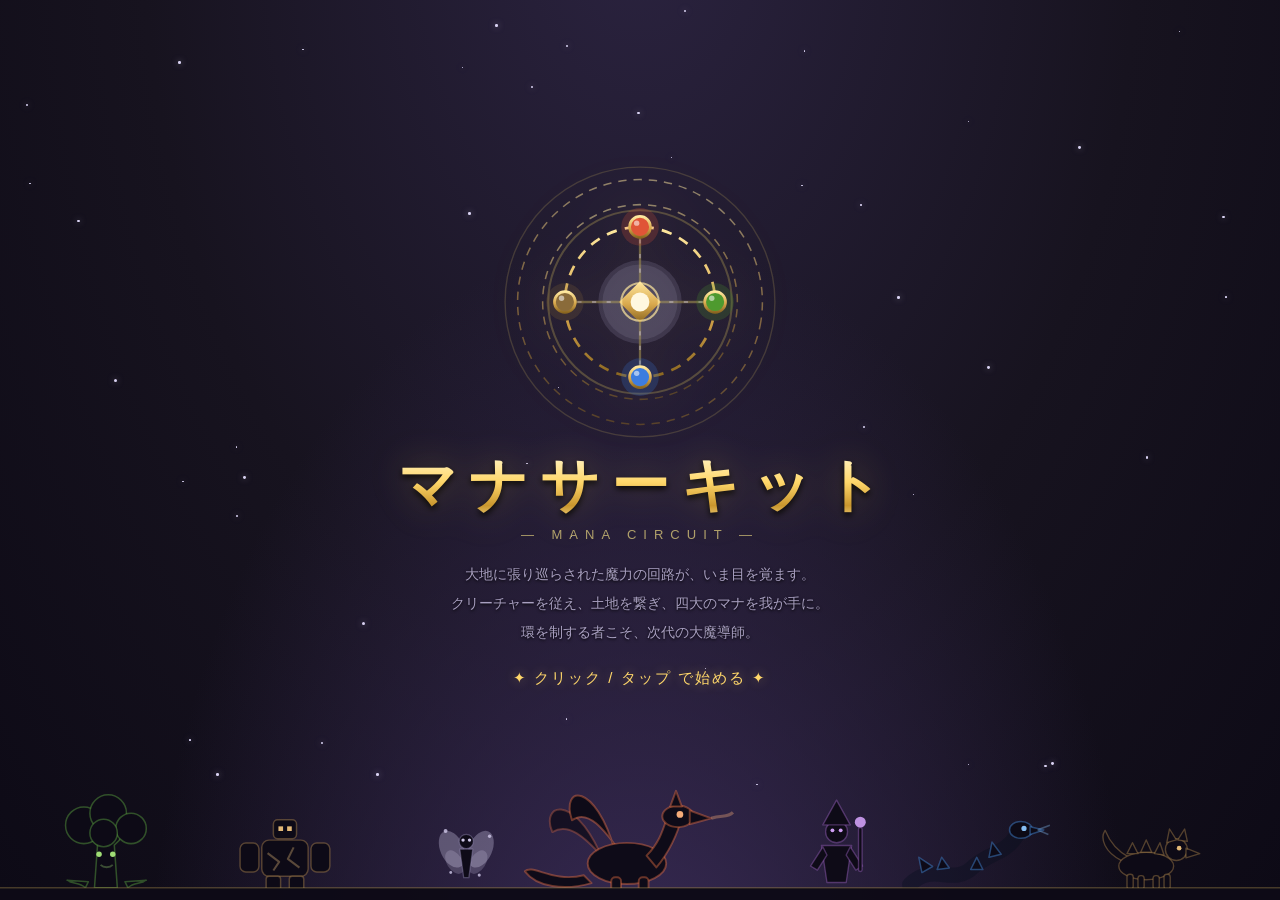
==== index.html @ 18f1fc25 "v28.3 BGMを場面ごとに切り替え（2曲→6曲） - boss: ボスステージ（S15五王の間・S16時流の玉座）専用の追い立てる曲。   判定は stages.js の boss:true フラ" ====
<!DOCTYPE html>
<html lang="ja">
<head>
<meta charset="UTF-8">
<meta name="viewport" content="width=device-width, initial-scale=1.0, viewport-fit=cover, user-scalable=no">
<title>マナサーキット — カード×ボード対戦</title>
<!-- ?v= はキャッシュ避け。スマホのブラウザは css/js を強く握り続けるため、
     更新したら必ずこの番号を上げること（上げないと端末に古い版が残り続ける） -->
<link rel="stylesheet" href="css/style.css?v=28.3">
</head>
<body>
<header>
  <h1>✦ マナサーキット ✦</h1>
  <!-- v28: ヘッダーは「常に横一行」に収める。ズーム枠はゲーム中だけ出し（タイトルでは無意味）、
       🗑捨札は下の #view-toggles（📜ログ・🗺マップと同列）へ移した -->
  <div class="header-right">
    <div id="zoom-ctrl" title="盤面を拡大／縮小（Ctrl+マウスホイール・2本指ピンチでも可）">
      <button id="zoom-out" class="btn small" title="盤面を縮小">－</button>
      <button id="zoom-label" class="btn small" title="等倍に戻す">100%</button>
      <button id="zoom-in" class="btn small" title="盤面を拡大">＋</button>
      <button id="zoom-fit" class="btn small" title="盤面全体が画面に収まる倍率に調整する">⛶<span class="lbl"> 全体</span></button>
    </div>
    <button id="surrender-btn" class="btn small danger hidden" title="自分の番でダイスを振る前にゲームを投了できます">🏳<span class="lbl"> 投了</span></button>
    <button id="mute-btn" class="btn small" title="効果音のオン/オフ">🔊</button>
    <button id="bgm-btn" class="btn small" title="BGMのオン/オフ（ファミコン風チップチューンを自動生成）">🎵</button>
    <button id="help-btn" class="btn small" title="遊び方">❓<span class="lbl"> 遊び方</span></button>
  </div>
</header>

<!-- 上部固定の情報エリア（v27）: 盤面に「重ねない」ためフロー配置にしてある。
     ・#pstrips  … プレイヤー3名分の圧縮情報窓（👥で表示/非表示・クリックで詳細）
     ・#hud-bar  … 対戦情報（ステージ/ラウンド/首位）＋メッセージ＋表示トグル -->
<div id="hud-top">
  <div id="pstrips">
    <div class="pstrip" id="panel-0"></div>
    <div class="pstrip" id="panel-1"></div>
    <!-- 3人目（⚔三つ巴のときだけ表示。それ以外は .unused で非表示） -->
    <div class="pstrip unused" id="panel-2"></div>
  </div>
  <div id="hud-bar">
    <div id="round-info"></div>
    <div id="message">ようこそ</div>
    <!-- v28: 🃏手札トグルは親指の届く操作ドック（ダイスの上）へ移動。
         代わりに🗑捨札をここへ入れ、「見るための窓」を1列にまとめた -->
    <div id="view-toggles">
      <button id="view-panels" class="vt" title="上部の情報窓（3名分）を表示／非表示">👥</button>
      <button id="view-log" class="vt" title="📜ログを表示／非表示">📜</button>
      <button id="view-map" class="vt" title="🗺 マップ確認モード（情報窓・ログ・手札を一時的に隠してマス目を優先表示）">🗺</button>
      <button id="discard-btn" class="vt" title="両者の捨てカードを確認する">🗑</button>
    </div>
  </div>
</div>

<main>
  <div id="board-wrap">
    <div id="board-inner">
      <svg id="board" viewBox="0 0 700 700" xmlns="http://www.w3.org/2000/svg"></svg>
    </div>
  </div>
  <!-- 📜ログ: 広い画面では盤面の右に並べて「盤面に重ねない」。狭い画面だけ左下のフローティングになる -->
  <div id="win-log" class="hud-win"><div id="log"></div><button class="win-close" title="一時的に隠す（👥📜のトグルで戻せます）">✕</button></div>
</main>

<!-- 下段: 手札 ＋ 操作ドック（ダイス）。ここもフロー配置＝盤面に重ならない -->
<div id="bottom-bar">
  <div id="win-hand" class="hud-win framed">
    <div class="win-head"><span id="hand-count"></span></div>
    <!-- 手札は矢印ボタンで1枚ずつ送れる（スマホでスワイプすると戻るジェスチャーと衝突するため） -->
    <div id="hand-row">
      <button id="hand-prev" class="hand-arrow hidden" title="手札を左へ送る">◀</button>
      <div id="hand"></div>
      <button id="hand-next" class="hand-arrow hidden" title="手札を右へ送る">▶</button>
    </div>
    <button class="win-close" title="一時的に隠す（🃏のトグルで戻せます）">✕</button>
  </div>
  <!-- 操作ドック（v27）: 盤面中央にあった 🎲 と操作ボタンをここへ集約。
       ダイスは「出目の表示」と「振るボタン」を同じ丸い場所に重ねてある -->
  <div id="ctrl-dock">
    <button id="action-btn" class="btn primary hidden"></button>
    <!-- v28: 🃏手札の開閉はダイスのすぐ上。手札を畳んで盤面を見る→すぐ戻す、が片手で完結する -->
    <button id="view-hand" class="vt dock-vt" title="🃏手札を大きく／小さく（折りたたみ）">🃏</button>
    <div id="dice-slot" title="直前の出目">
      <div id="dice">🎲</div>
      <button id="roll-btn" class="hidden" title="ダイスを振る（Space / Enter キーでも振れます）">
        <span class="rb-face">🎲</span><span class="rb-lbl">振る</span>
      </button>
    </div>
  </div>
</div>

<!-- ポップアップ通知（ui.js toast）: スペルの効果・機能停止など「影響のあった出来事」を
     画面上部に短く出してすぐ消す。📜ログを閉じて遊んでいても気づけるようにするため。
     pointer-events:none なので盤面やダイアログの操作を邪魔しない -->
<div id="toast-stack"></div>

<div id="overlay">
  <div id="dialog"></div>
</div>

<!-- バトルのカットイン演出（フルスクリーン・⏩でスキップ可）。中身は openBattleView が生成する -->
<div id="battle-cutin" class="hidden"></div>

<!-- ダイアログを一旦閉じて盤面/手札を確認しているときに表示する「選択に戻る」ボタン -->
<button id="peek-restore" class="hidden">▲ 選択ウインドウに戻る</button>

<script src="js/sfx.js?v=28.3"></script>
<script src="js/bgm.js?v=28.3"></script>
<script src="js/profile.js?v=28.3"></script>
<script src="js/cards.js?v=28.3"></script>
<script src="js/art.js?v=28.3"></script>
<script src="js/stages.js?v=28.3"></script>
<script src="js/chars.js?v=28.3"></script>
<script src="js/weekly.js?v=28.3"></script>
<script src="js/state.js?v=28.3"></script>
<script src="js/battle.js?v=28.3"></script>
<script src="js/ai.js?v=28.3"></script>
<script src="js/ui.js?v=28.3"></script>
<script src="js/collection.js?v=28.3"></script>
<script src="js/main.js?v=28.3"></script>
</body>
</html>
---- css/style.css ----
/* ============================================================
   マナサーキット — スタイル（ダークファンタジー基調）
   ============================================================ */
* { margin: 0; padding: 0; box-sizing: border-box; }

/* スマホ: ダブルタップ拡大を無効化（連打操作を速く）。パン・ピンチは要素側で制御 */
* { touch-action: manipulation; }
/* スマホ: ゲーム中のプルリフレッシュ（引っ張って更新）と端のバウンスを防止 */
html, body { overscroll-behavior: none; }

:root {
  --bg: #17131f;
  --bg2: #221c30;
  --panel: #2a2438;
  --border: #4a4260;
  --text: #e8e4f2;
  --dim: #a89fc0;
  --gold: #ffd76a;
  --p0: #4da3ff;
  --p1: #ff5b5b;
}

body {
  background: radial-gradient(ellipse at 50% 0%, #2b2340 0%, var(--bg) 60%);
  color: var(--text);
  font-family: "Yu Gothic UI", "Meiryo", sans-serif;
  /* v27: 画面ぴったりの高さに固定する。上部エリアと下段（手札＋ダイス）をフロー配置にしたので、
     高さが可変（min-height）だとページ全体が縦に伸びて下段が画面外へ出てしまう。
     余った分は盤面（main）が受け持ち、盤面だけが内側でスクロール／ズームする */
  height: 100vh;
  height: 100dvh; /* スマホのアドレスバー伸縮に追従（非対応ブラウザは上の100vhが有効） */
  overflow: hidden;
  display: flex;
  flex-direction: column;
  user-select: none;
  -webkit-tap-highlight-color: transparent; /* タップ時の灰色フラッシュを消す */
}

header {
  display: flex;
  align-items: center;
  justify-content: space-between;
  gap: 10px;
  padding: 8px 18px 5px;
  flex: none;
}
h1 {
  font-size: 21px;
  letter-spacing: 5px;
  white-space: nowrap;
  /* 金彩のグラデーション文字 */
  background: linear-gradient(180deg, #fff3c4 10%, #ffd76a 45%, #c9962e 75%, #ffe9a0);
  -webkit-background-clip: text;
  background-clip: text;
  color: transparent;
  filter: drop-shadow(0 0 10px #ffd76a44) drop-shadow(0 2px 2px #000);
}
/* v28: 折り返さない（nowrap）。狭い画面ではボタンが縮んで詰まるが、決して2段にはしない
   ＝ヘッダーが2段になると盤面の高さを50px前後も食ってしまうため */
.header-right { display: flex; align-items: center; gap: 8px; flex-wrap: nowrap; justify-content: flex-end; min-width: 0; }
.btn.small { padding: 4px 12px; font-size: 12.5px; border-radius: 8px; white-space: nowrap; }
/* ズーム枠はゲーム中だけ（タイトル画面には盤面が無いので出しても意味がない＝その分ヘッダーが空く） */
#zoom-ctrl { display: none; align-items: center; gap: 4px; }
body.in-game #zoom-ctrl { display: flex; }
#zoom-ctrl .btn.small { padding: 4px 10px; }
#zoom-label { min-width: 54px; text-align: center; color: var(--dim); }

/* ============================================================
   上部固定エリア（v27）— 情報窓3名分 ＋ 対戦情報 ＋ 表示トグル
   ------------------------------------------------------------
   v26までは4隅にフローティングの情報窓を置いていたため盤面が隠れていた。
   v27では上部エリア・下段（手札＋ダイス）をどちらも「フロー配置」にして、
   盤面（main）と物理的に重ならないようにしてある。
   ＝盤面の上に乗るのはダイアログ・通知・吹き出しだけ（いずれも一時的）。
   ============================================================ */
#hud-top {
  display: none; /* タイトル画面では出さない。ゲーム中だけ body.in-game で表示 */
  flex: none;
  flex-direction: column;
  gap: 4px;
  padding: 0 12px 4px;
}
body.in-game #hud-top { display: flex; }

/* 3名分の圧縮情報窓（横並び・等幅）。2人対戦では2列にして1枚あたりを広く使う */
#pstrips {
  display: grid;
  grid-template-columns: repeat(3, minmax(0, 1fr));
  gap: 8px;
  width: 100%;
  max-width: min(100%, 1160px);
  margin: 0 auto;
}
#pstrips.n2 { grid-template-columns: repeat(2, minmax(0, 1fr)); max-width: min(100%, 780px); }
#pstrips.hidden { display: none !important; }
.pstrip {
  position: relative;
  min-width: 0;
  background: rgba(42, 36, 56, 0.94);
  border: 1px solid var(--border);
  border-left: 3px solid var(--pc, var(--border));
  border-radius: 10px;
  padding: 5px 9px 6px;
  box-shadow: 0 4px 14px #0007;
  cursor: pointer;
  transition: border-color 0.3s, box-shadow 0.3s;
}
.pstrip:hover { border-color: var(--gold); }
.pstrip.unused { display: none !important; } /* この対戦では使わない3人目 */
.pstrip.active { border-color: var(--gold); box-shadow: 0 0 13px #ffd76a44; }   /* 手番 */
.pstrip.reached { border-color: var(--gold); box-shadow: 0 0 16px #ffd76a55; }  /* ⚑凱旋リーチ */
.pstrip.dead { opacity: 0.45; }
.ps-top { display: flex; align-items: center; gap: 5px; font-size: 13.5px; font-weight: bold; line-height: 1.2; }
.ps-name { min-width: 0; overflow: hidden; text-overflow: ellipsis; white-space: nowrap; }
.ps-magic { flex: none; color: var(--gold); font-size: 12px; white-space: nowrap; }
.ps-mid { display: flex; align-items: center; gap: 7px; margin: 2px 0 1px; }
.ps-assets { flex: none; font-size: 12px; line-height: 1.2; white-space: nowrap; }
.ps-assets b { color: var(--gold); }
.ps-bar { flex: 1; min-width: 24px; height: 5px; background: #17131f; border-radius: 3px; overflow: hidden; }
.ps-bar div { height: 100%; border-radius: 3px; transition: width 0.4s; }
.ps-meta { display: flex; align-items: center; gap: 8px; font-size: 10.5px; line-height: 1.3; color: var(--dim); white-space: nowrap; overflow: hidden; }
.ps-meta .ps-gap { margin-left: auto; }
.pstrip .p-rank { font-size: 11.5px; padding: 0 5px; }
.pstrip .p-face { margin-right: 0; vertical-align: -4px; }

/* 対戦情報（左）／メッセージ（中央）／表示トグル（右） */
#hud-bar { display: flex; align-items: center; gap: 10px; min-height: 26px; }
#round-info {
  flex: 0 1 auto;
  color: var(--dim);
  font-size: 12.5px;
  white-space: nowrap;
  overflow: hidden;
  text-overflow: ellipsis;
}
#message {
  flex: 1;
  min-width: 0;
  text-align: center;
  font-size: 14.5px;
  font-weight: bold;
  color: var(--gold);
  text-shadow: 0 2px 8px #000;
  white-space: nowrap;
  overflow: hidden;
  text-overflow: ellipsis;
}
/* 表示トグル（👥情報窓 / 📜ログ / 🃏手札 / 🗺マップ確認）。隠している間は暗くなる */
#view-toggles { display: none; flex: none; gap: 4px; }
body.in-game #view-toggles { display: flex; }
.vt {
  width: 34px;
  height: 28px;
  background: var(--panel);
  color: var(--text);
  border: 1px solid var(--border);
  border-radius: 8px;
  font-size: 14px;
  font-family: inherit;
  cursor: pointer;
  padding: 0;
  transition: all 0.15s;
}
.vt:hover { border-color: var(--gold); }
.vt.off { opacity: 0.38; }                                        /* 非表示中 */
.vt.on { border-color: var(--gold); box-shadow: 0 0 10px #ffd76a55; background: #4a3a12; } /* マップ確認モード中 */
/* v28: 操作ドックに置いた🃏手札トグル。ダイスと同じ幅で縦に積み、親指の定位置に収める */
.vt.dock-vt {
  width: 74px;
  height: 30px;
  font-size: 15px;
  background: rgba(42, 36, 56, 0.94);
  box-shadow: 0 4px 14px #0007;
}

main {
  flex: 1;
  display: flex;
  gap: 8px;
  padding: 2px 12px 4px;
  min-height: 0;
}

/* ---------- 盤面 ---------- */
#board-wrap {
  flex: 1;
  min-width: 0;
  display: flex;
  /* 拡大時にはみ出した盤面をスクロールで見られるようにする（safe=先頭が切れないよう配置） */
  justify-content: safe center;
  align-items: safe center;
  overflow: auto;
  padding: 4px;
  /* スマホ: 1本指スクロールは許可しつつ、2本指ピンチは自前のズーム処理（main.js）へ渡す */
  touch-action: pan-x pan-y;
}
/* SVGとHUDを同じ箱に入れ、HUDの%座標が盤面基準になるようにする */
#board-inner {
  position: relative;
  flex: none;
}
#board {
  display: block;
  /* 等倍（100%）＝盤面エリアの高さぴったり。--board-base は ui.js syncHudMetrics が実測して入れる
     （情報窓・手札の開閉で盤面エリアの高さが変わるため。未設定の環境でも 66vh で破綻しない）。
     --zoom（ズームボタン/Ctrl+ホイール/ピンチ）でここから拡大縮小する */
  height: calc(var(--board-base, 66vh) * var(--zoom, 1));
  aspect-ratio: 1;
}
.tile rect { transition: stroke 0.2s; }

/* ============================================================
   下段（v27）— 手札 ＋ 操作ドック（ダイス）
   v26までは 🎲 と操作ボタンが盤面中央（#center-hud）にあり、中央のマスを隠していた。
   v27では下段の右端＝親指の届く位置へ移し、盤面の上から完全に外した。
   ============================================================ */
#bottom-bar {
  display: none;
  flex: none;
  align-items: flex-end;
  justify-content: center;
  gap: 8px;
  padding: 0 10px calc(8px + env(safe-area-inset-bottom, 0px));
}
body.in-game #bottom-bar { display: flex; }

#ctrl-dock { flex: none; display: flex; flex-direction: column; align-items: center; gap: 6px; }
/* ダイスの丸い定位置。「直前の出目の表示」と「振るボタン」を同じ場所に重ねてある
   ＝重要なアイコンなので小さくせず、かつ盤面には重ならない */
#dice-slot {
  position: relative;
  width: 74px;
  height: 74px;
  border-radius: 50%;
  background: radial-gradient(circle at 35% 28%, #3a3153, #201a2e 72%);
  border: 2px solid var(--border);
  box-shadow: 0 6px 20px #000a, inset 0 0 16px #0009;
  display: flex;
  align-items: center;
  justify-content: center;
}
#dice {
  font-size: 34px;
  font-weight: bold;
  color: #fff;
  line-height: 1;
  text-shadow: 0 3px 10px #000;
  transition: transform 0.1s;
}
#dice.rolling { transform: scale(1.15) rotate(8deg); }
/* 振るボタン（ダイス待ちのときだけ出目表示の上に重なる。金の脈動で「押すところ」を示す） */
#roll-btn {
  position: absolute;
  inset: -4px;
  border-radius: 50%;
  border: 2px solid var(--gold);
  background: radial-gradient(circle at 35% 28%, #b08c2c, #6b520f 72%);
  color: #fff;
  font-family: inherit;
  cursor: pointer;
  padding: 0;
  display: flex;
  flex-direction: column;
  align-items: center;
  justify-content: center;
  gap: 1px;
  animation: rollPulse 1.7s ease-out infinite;
}
#roll-btn:hover { filter: brightness(1.18); }
#roll-btn.hidden { display: none !important; }
.rb-face { font-size: 27px; line-height: 1; filter: drop-shadow(0 2px 3px #000); }
.rb-lbl { font-size: 10.5px; font-weight: bold; letter-spacing: 1px; }
@keyframes rollPulse {
  0%        { box-shadow: 0 0 0 0 #ffd76aaa, 0 6px 20px #000a; }
  70%, 100% { box-shadow: 0 0 0 13px #ffd76a00, 0 6px 20px #000a; }
}
/* ダイス以外のメイン操作（▶次へ等）はドックの上に小さめのピルで出す */
#ctrl-dock #action-btn { max-width: 160px; font-size: 13px; padding: 8px 14px; white-space: normal; }

/* ---------- ボタン ---------- */
.btn {
  background: var(--panel);
  color: var(--text);
  border: 1px solid var(--border);
  border-radius: 10px;
  padding: 10px 22px;
  font-size: 15px;
  font-family: inherit;
  cursor: pointer;
  transition: all 0.15s;
  white-space: nowrap;
}
.btn:hover { border-color: var(--gold); color: var(--gold); }
.btn.primary {
  background: linear-gradient(180deg, #8a6d1f, #6b520f);
  border-color: var(--gold);
  color: #fff;
  font-weight: bold;
  box-shadow: 0 0 14px #ffd76a33;
}
.btn.primary:hover { filter: brightness(1.2); color: #fff; }
.btn.danger { color: #ff9a9a; border-color: #a04a4a; }
.btn.danger:hover { background: #4a2020; color: #ffb3b3; border-color: #ff6b6b; }
.hidden { display: none !important; }
/* ゲーム中だけ表示するヘッダーボタン（捨札確認など）。タイトル画面では隠す */
/* （v28で .in-game-only の利用箇所は無くなった。🗑捨札は #view-toggles、
    ズーム枠は #zoom-ctrl 自身が body.in-game で切り替わる） */

/* ---------- ログ／手札のウィンドウ ---------- */
/* 既定（タイトル画面など）は非表示。ゲーム中だけ body.in-game で表示する。
   v27: どちらもフロー配置（ログは広い画面では盤面の右／手札は下段）＝盤面に重ならない。
   狭い画面のログだけは例外的にフローティング（下の @media (max-width: 980px) 参照） */
.hud-win { display: none; position: relative; }
body.in-game .hud-win { display: block; }
body.in-game .hud-win.hidden { display: none !important; }
.hud-win.framed {
  background: rgba(34, 28, 48, 0.94);
  border: 1px solid var(--border);
  border-radius: 12px;
  padding: 8px 10px 10px;
  box-shadow: 0 8px 28px #000a;
  backdrop-filter: blur(3px);
}
/* 📜ログ: 広い画面では盤面の右の余白（正方形の盤面では必ず余る）に縦長で並べる */
#win-log { flex: none; width: 258px; align-self: stretch; }
body.in-game #win-log { display: flex; flex-direction: column; }
/* 🃏手札: 下段の中央。狭い画面では縮んでカードが横スクロールになる */
#win-hand { flex: 1 1 auto; min-width: 0; max-width: min(96vw, 940px); }
/* 各ウィンドウ右上の「✕」（一時的に隠す。上部バーのトグルで戻せる） */
.win-close {
  position: absolute;
  top: -9px;
  right: -9px;
  width: 22px;
  height: 22px;
  line-height: 20px;
  text-align: center;
  border-radius: 50%;
  background: var(--panel);
  color: var(--dim);
  border: 1px solid var(--border);
  font-size: 12px;
  cursor: pointer;
  padding: 0;
  z-index: 2;
}
.win-close:hover { border-color: var(--gold); color: var(--gold); }
.win-head { font-size: 12px; color: var(--dim); margin-bottom: 4px; }
/* 手札の折りたたみ（🃏トグル）: 枚数の帯だけ残して盤面を広く使う */
body.hand-min #win-hand #hand-row { display: none; }
body.hand-min #win-hand { padding: 6px 12px; flex: none; }
body.hand-min #win-hand .win-head { margin-bottom: 0; }

/* ---------- プレイヤー詳細ポップアップ（情報窓のクリックで開く・表示専用） ---------- */
#info-pop {
  position: fixed;
  inset: 0;
  z-index: 280;
  display: none;
  align-items: center;
  justify-content: center;
  background: rgba(10, 8, 16, 0.72);
  padding: 16px;
  backdrop-filter: blur(2px);
}
#info-pop.show { display: flex; }
.ip-box {
  background: linear-gradient(180deg, #2c2540, #211b30);
  border: 1px solid var(--border);
  border-radius: 16px;
  padding: 16px 18px;
  max-width: min(94vw, 520px);
  max-height: 86vh;
  max-height: 86dvh;
  overflow-y: auto;
  box-shadow: 0 18px 50px #000c;
}
.ip-name { font-size: 17px; font-weight: bold; margin-bottom: 8px; display: flex; align-items: center; gap: 7px; }
.ip-lands { margin-top: 10px; border-top: 1px solid var(--border); padding-top: 8px; }
.ip-land { display: flex; gap: 8px; font-size: 12px; color: #d8d2e8; line-height: 1.75; }
.ip-land .ipl-no { color: var(--dim); min-width: 34px; }
.ip-land .ipl-toll { margin-left: auto; color: var(--gold); }
.ip-empty { font-size: 12px; color: var(--dim); }

/* キャラの顔絵（chars.js） */
.p-face { display: inline-block; vertical-align: -4px; }
/* 目標資産に到達（⚑凱旋リーチ）＝「あとは城へ帰るだけ」を全員に見せる金のバッジ */
.p-reach {
  display: inline-block;
  flex: none;
  font-size: 10.5px;
  color: #1a1526;
  background: linear-gradient(180deg, #ffe9a0, #ffd76a);
  border-radius: 8px;
  padding: 1px 6px;
  animation: reachBlink 1.2s ease-in-out infinite;
}
@keyframes reachBlink { 0%, 100% { opacity: 1; } 50% { opacity: 0.55; } }

/* 現状順位（standingsOf・総資産順）のメダルチップ */
.p-rank {
  flex: none;
  font-weight: bold;
  font-size: 13px;
  color: var(--text);
  background: rgba(255, 255, 255, 0.06);
  border: 1px solid var(--border);
  border-radius: 8px;
  padding: 0 7px;
  letter-spacing: 0.5px;
}
.p-rank.r1 { color: #1a1526; background: linear-gradient(180deg, #ffe9a0, #ffd76a); border-color: #ffd76a; }
.p-rank.r2 { color: #f2f2f8; background: linear-gradient(180deg, #b8bcd0, #8f93aa); border-color: #b8bcd0; }
.p-rank.r3 { color: #2a1a10; background: linear-gradient(180deg, #e2a877, #c98550); border-color: #e2a877; }

#log {
  /* 広い画面ではサイドバーいっぱいに伸びる（狭い画面は @media 側で固定高さにする） */
  flex: 1;
  min-height: 0;
  background: rgba(28, 23, 40, 0.94);
  border: 1px solid var(--border);
  border-radius: 12px;
  padding: 10px 12px;
  overflow-y: auto;
  font-size: 12.5px;
  line-height: 1.65;
  box-shadow: 0 8px 28px #000a;
  backdrop-filter: blur(3px);
}
.log-line { color: var(--dim); }
.log-line.sys { color: var(--gold); font-weight: bold; }
.log-line.battle { color: #ff9a7a; }
.log-line.warn { color: #ffb84d; }

/* ---------- 手札（下段ウィンドウ） ---------- */
#hand-count { font-size: 12px; color: var(--dim); }
#hand-row { display: flex; align-items: stretch; gap: 4px; min-width: 0; }
#hand {
  display: flex;
  gap: 10px;
  flex-wrap: nowrap;
  overflow-x: auto;
  overflow-y: hidden;
  /* 幅は親（#win-hand）に従う＝下段で操作ドックと並んでも溢れない */
  flex: 1;
  min-width: 0;
  padding-bottom: 4px;
  /* スマホ: 手札スクロールが端に達してもブラウザの「戻る/進む」ナビゲーションへ連鎖させない */
  overscroll-behavior-x: contain;
  touch-action: pan-x;
  /* scroll-behavior: smooth は環境によってプログラムスクロール（矢印送り）を殺すため使わない */
}
#hand .card, #hand .flip3d { flex: 0 0 auto; }
/* 手札送りの矢印（オーバーフロー時のみ表示）。スワイプ不要でカードを見られる */
.hand-arrow {
  flex: none;
  width: 30px;
  align-self: stretch;
  background: var(--panel);
  color: var(--gold);
  border: 1px solid var(--border);
  border-radius: 8px;
  font-size: 14px;
  cursor: pointer;
  padding: 0;
}
.hand-arrow:hover { border-color: var(--gold); }
.hand-arrow:disabled { opacity: 0.25; cursor: default; }

/* 手札のカードは少し小ぶりにして下段の高さを抑える（そのぶん盤面が広くなる）。
   ダイアログ・アルバム・カード詳細のカードは従来サイズのまま */
#hand .card { width: 112px; font-size: 11.5px; }
#hand .c-art { height: 56px; }
#hand .c-elem { top: 43px; }
#hand .c-name { font-size: 11.5px; }
#hand .c-desc { font-size: 10.5px; }

/* カード = 額縁＋アート窓＋コスト宝珠＋魔力の光沢。属性色の縁取りとレア度の輝きで差をつける */
.card {
  width: 128px;
  background: linear-gradient(180deg, #3a3153, #241e33);
  border: 1.5px solid var(--border);
  border-radius: 10px;
  padding: 5px 6px 6px;
  font-size: 12px;
  transition: all 0.15s;
  position: relative;
  overflow: hidden; /* 光沢スイープをカード内に収める */
  box-shadow: 0 3px 10px #0007;
}
/* 内側の細い額縁線 */
.card::before {
  content: "";
  position: absolute;
  inset: 2px;
  border: 1px solid #ffffff14;
  border-radius: 8px;
  pointer-events: none;
  z-index: 3;
}
.card.el-fire  { border-color: #e05537aa; }
.card.el-wood  { border-color: #4e9a2faa; }
.card.el-water { border-color: #3d7de0aa; }
.card.el-earth { border-color: #8a6b3aaa; }
.card.el-neutral { border-color: #9d97b5aa; } /* 無属性（v13） */
.card.spell    { border-color: #b06fd6aa; }
.card.item     { border-color: #c9a755aa; }
.card.disabled { opacity: 0.38; pointer-events: none; } /* コスト不足カードはクリック自体を無効化（魔力不足での召喚防止） */
.card.selectable, .card.castable { cursor: pointer; }
.card.selectable:hover, .card.castable:hover {
  transform: translateY(-4px);
  border-color: var(--gold);
  box-shadow: 0 6px 16px #000a, 0 0 10px #ffd76a44;
}
.card.castable { box-shadow: 0 0 10px #b06fd666; }

/* アート窓（クリーチャーの造形が描かれる） */
.c-art {
  height: 64px;
  border-radius: 7px;
  overflow: hidden;
  border: 1px solid #00000066;
  box-shadow: inset 0 0 10px #0008;
}
.c-art svg { display: block; width: 100%; height: 100%; }
/* コスト宝珠（アート左上に重なる） */
.c-cost {
  position: absolute;
  top: 4px;
  left: 4px;
  z-index: 2;
  width: 25px;
  height: 25px;
  display: flex;
  align-items: center;
  justify-content: center;
  border-radius: 50%;
  background: radial-gradient(circle at 35% 30%, #ffe9a0, #c9962e 65%, #8a6620);
  color: #241a05;
  font-weight: bold;
  font-size: 11px;
  border: 1px solid #6b520f;
  box-shadow: 0 1px 4px #000a, 0 0 6px #ffd76a44;
}
/* 属性・種別の小さな紋章（アート右下） */
.c-elem {
  position: absolute;
  top: 50px;
  right: 6px;
  z-index: 2;
  font-size: 12px;
  filter: drop-shadow(0 1px 2px #000);
}
.c-name {
  font-weight: bold;
  margin: 4px 0 2px;
  font-size: 12px;
  text-align: center;
  white-space: nowrap;
  overflow: hidden;
  text-overflow: ellipsis;
  background: linear-gradient(90deg, transparent, #00000055 20%, #00000055 80%, transparent);
  border-radius: 4px;
  padding: 1px 2px;
}
.c-stats { display: flex; justify-content: space-around; font-weight: bold; font-size: 12px; }
.c-st { color: #ffb08a; }
.c-hp { color: #8ee0a0; }
.c-desc { color: var(--dim); font-size: 10.5px; line-height: 1.4; min-height: 44px; }
.c-ab { min-height: 16px; text-align: center; }
.ab {
  display: inline-block;
  background: #4a2a5a;
  color: #e0b0ff;
  border-radius: 4px;
  padding: 0 5px;
  font-size: 10.5px;
  margin-right: 3px;
  margin-top: 3px;
}
/* 魔力の光沢（ゆっくり流れる斜めのきらめき） */
.c-shine {
  position: absolute;
  inset: 0;
  pointer-events: none;
  z-index: 2;
  background: linear-gradient(115deg, transparent 32%, #ffffff12 45%, #ffd76a1e 50%, transparent 64%);
  background-size: 300% 100%;
  animation: card-shine 5.5s linear infinite;
  mix-blend-mode: screen;
}
@keyframes card-shine {
  0%   { background-position: 130% 0; }
  100% { background-position: -170% 0; }
}

/* ---------- レア度 ---------- */
.c-rarity {
  position: absolute;
  top: 4px;
  right: 5px;
  z-index: 2;
  font-size: 9px;
  letter-spacing: -1.5px;
  white-space: nowrap;
  pointer-events: none;
  filter: drop-shadow(0 1px 2px #000);
}
.card.rar-rare { box-shadow: 0 3px 10px #0007, 0 0 10px #4da3ff44; }
.card.rar-legendary {
  border-color: #ffb14d;
  box-shadow: 0 3px 10px #0007, 0 0 14px #ffb14d55;
  animation: legend-glow 2.4s ease-in-out infinite;
}
@keyframes legend-glow {
  0%, 100% { box-shadow: 0 3px 10px #0007, 0 0 10px #ffb14d44; }
  50%      { box-shadow: 0 3px 10px #0007, 0 0 20px #ffb14d77; }
}
.at-rarity { position: absolute; top: 2px; left: 4px; font-size: 8px; letter-spacing: -1.5px; z-index: 2; }
.album-tile.rar-rare { border-color: #4da3ff66; }
.album-tile.rar-legendary { border-color: #ffb14d77; box-shadow: 0 0 8px #ffb14d33; }
/* アルバムのミニアート */
.at-art { height: 38px; border-radius: 5px; overflow: hidden; margin-bottom: 2px; border: 1px solid #0006; }
.at-art svg { display: block; width: 100%; height: 100%; }

/* ---------- ダイアログ ---------- */
#overlay {
  position: fixed;
  inset: 0;
  background: #000a;
  display: none;
  align-items: center;
  justify-content: center;
  z-index: 100;
}
#overlay.show { display: flex; }
#dialog {
  background: linear-gradient(180deg, #2a2340, var(--bg2) 120px);
  border: 1px solid var(--gold);
  outline: 1px solid #ffd76a33; /* 二重の額縁線 */
  outline-offset: 3px;
  border-radius: 16px;
  padding: 22px 26px;
  max-width: 720px;
  max-height: 84vh;
  overflow-y: auto;
  box-shadow: 0 12px 48px #000c, 0 0 30px #ffd76a22, inset 0 1px 0 #ffffff14;
}
#dialog h2 { font-size: 18px; color: var(--gold); margin-bottom: 8px; }
.dlg-body { font-size: 13.5px; color: var(--dim); line-height: 1.7; margin-bottom: 12px; }
.dlg-body b { color: var(--gold); }
.dlg-cards { display: flex; gap: 10px; flex-wrap: wrap; margin-bottom: 14px; }
.dlg-buttons { display: flex; gap: 10px; justify-content: flex-end; flex-wrap: wrap; }
/* ---------- 盤面タイルピッカー（領地選択ウインドウ・v25） ---------- */
/* 候補は縦1列のリスト。ラベルが長くても折り返して全文が読める（スマホで右端が見切れないように）。
   候補が多いときはこの枠だけがスクロールし、下の「👁 盤面から選ぶ／やめる」は常に見える位置に残る */
.tile-pick-list {
  display: flex;
  flex-direction: column;
  gap: 8px;
  max-height: 46vh;
  overflow-y: auto;
  overscroll-behavior-y: contain;
  margin-bottom: 14px;
  padding-right: 2px;
}
.btn.tile-pick {
  display: flex;
  align-items: center;
  gap: 10px;
  width: 100%;
  text-align: left;
  white-space: normal;     /* .btn の nowrap を打ち消す＝長いラベルは折り返す */
  word-break: break-word;
  line-height: 1.5;
  padding: 10px 14px;
  font-size: 14px;
}
.tile-pick .tp-no {
  flex: 0 0 auto;
  color: var(--gold);
  font-weight: bold;
  font-size: 13px;
  opacity: 0.85;
}
.tile-pick .tp-label { flex: 1 1 auto; min-width: 0; }
.tile-pick-actions { justify-content: space-between; }
/* 「👁 盤面を確認」ボタンは左端に寄せて他の選択肢と見分ける */
.dlg-peek { margin-right: auto; border-style: dashed; color: var(--dim); }
.dlg-peek:hover { border-color: var(--gold); color: var(--gold); }
.dice-pick { justify-content: center; }

/* ダイアログを一旦閉じて盤面/手札を確認しているときのフローティングボタン。
   v27: 下段（手札＋ダイス）はフロー配置になったので、その高さ（--bottom-h・ui.js が実測）の
   すぐ上に浮かせる＝手札もダイスも隠さない */
#peek-restore {
  position: fixed;
  left: 50%;
  bottom: calc(var(--bottom-h, 180px) + 8px);
  transform: translateX(-50%);
  z-index: 200;
  background: linear-gradient(180deg, #8a6d1f, #6b520f);
  color: #fff;
  font-weight: bold;
  border: 1px solid var(--gold);
  border-radius: 12px;
  padding: 12px 26px;
  font-size: 15px;
  font-family: inherit;
  cursor: pointer;
  box-shadow: 0 6px 24px #000a, 0 0 18px #ffd76a55;
  animation: peek-pulse 1.4s ease-in-out infinite;
}
#peek-restore:hover { filter: brightness(1.15); }
@keyframes peek-pulse {
  0%, 100% { box-shadow: 0 6px 24px #000a, 0 0 14px #ffd76a44; }
  50%      { box-shadow: 0 6px 24px #000a, 0 0 26px #ffd76a88; }
}
.dice-pick .btn { font-size: 20px; width: 52px; }

/* ---------- ステージ選択 ---------- */
/* 世界観ヘッダー（紋章＋題字＋口上＋状態チップ） */
.ss-hero {
  display: flex;
  gap: 14px;
  align-items: center;
  margin-bottom: 12px;
  padding: 12px 14px;
  border: 1px solid #ffd76a33;
  outline: 1px solid #ffd76a14;
  outline-offset: 2px;
  border-radius: 12px;
  background: radial-gradient(ellipse at 18% -10%, #352c4e, #1d1830 72%);
  position: relative;
  overflow: hidden;
}
.ss-crest {
  flex: none;
  width: 76px;
  height: 76px;
  filter: drop-shadow(0 0 12px #ffd76a33);
  animation: pack-float 3.4s ease-in-out infinite;
}
.ss-crest svg { display: block; width: 100%; height: 100%; }
.ss-hero-main { flex: 1; min-width: 0; }
.ss-hero h2 {
  margin-bottom: 4px;
  letter-spacing: 2px;
  background: linear-gradient(180deg, #fff3c4 10%, #ffd76a 45%, #c9962e 75%, #ffe9a0);
  -webkit-background-clip: text;
  background-clip: text;
  color: transparent;
  filter: drop-shadow(0 1px 2px #000);
}
.ss-flavor { color: var(--dim); font-size: 12.5px; line-height: 1.75; margin-bottom: 8px; }
.ss-flavor b { color: var(--gold); }
.ss-chips { display: flex; gap: 6px; flex-wrap: wrap; }
.ss-chip {
  font-size: 11.5px;
  color: var(--dim);
  border: 1px solid var(--border);
  background: #241e33cc;
  border-radius: 20px;
  padding: 2px 10px;
  white-space: nowrap;
}
.ss-chip b { color: var(--gold); }

/* 出陣確認（v28）— ステージを押したあと、開戦前に一度だけ挟む確認画面。
   ここで「← ステージを選び直す」と一覧に戻れる（v27まではタップ＝即開戦だった） */
.ss-confirm {
  padding: 14px 16px 16px;
  margin-bottom: 14px;
  border: 1px solid #ffd76a33;
  outline: 1px solid #ffd76a14;
  outline-offset: 2px;
  border-radius: 12px;
  background: radial-gradient(ellipse at 18% -10%, #352c4e, #1d1830 72%);
}
.sc-head { display: flex; align-items: center; gap: 14px; }
.sc-face { flex: none; filter: drop-shadow(0 0 12px #ffd76a33); }
.sc-face svg { display: block; }
.sc-emoji { font-size: 54px; line-height: 1; display: block; }
.sc-title { flex: 1; min-width: 0; }
.sc-no { font-size: 11px; letter-spacing: 2px; color: var(--dim); }
.sc-title h2 {
  margin-bottom: 3px;
  letter-spacing: 2px;
  background: linear-gradient(180deg, #fff3c4 10%, #ffd76a 45%, #c9962e 75%, #ffe9a0);
  -webkit-background-clip: text;
  background-clip: text;
  color: transparent;
  filter: drop-shadow(0 1px 2px #000);
}
.sc-cpu { font-size: 12.5px; font-weight: bold; }
.sc-desc { color: var(--dim); font-size: 12.5px; line-height: 1.75; margin: 10px 0 0; }
.sc-quote { color: var(--text); font-size: 12.5px; line-height: 1.7; margin: 6px 0 0; opacity: 0.85; }
.sc-facts { margin-top: 10px; }

.stage-list {
  display: flex;
  flex-direction: column;
  gap: 6px;
  margin-bottom: 14px;
  max-height: 52vh;
  overflow-y: auto;
}
.stage-btn {
  display: flex;
  align-items: center;
  gap: 12px;
  width: 100%;
  text-align: left;
  background: linear-gradient(180deg, #2e2742, #221c31);
  color: var(--text);
  border: 1px solid var(--border);
  border-radius: 10px;
  padding: 8px 14px;
  font-family: inherit;
  font-size: 13px;
  cursor: pointer;
  transition: all 0.15s;
  position: relative;
  overflow: hidden;
}
.stage-btn:hover:not(.locked) {
  border-color: var(--gold);
  background: linear-gradient(180deg, #38304f, #292239);
  transform: translateX(3px);
  box-shadow: 0 0 12px #ffd76a22;
}
.stage-btn.locked { opacity: 0.45; cursor: default; }
.stage-btn.locked .st-icon { filter: grayscale(1); }
/* 背景に大きく透かしたステージの紋様 */
.stage-btn .st-bg {
  position: absolute;
  right: 30px;
  top: 50%;
  transform: translateY(-50%) rotate(-12deg);
  font-size: 54px;
  opacity: 0.08;
  pointer-events: none;
}
.st-icon {
  flex: none;
  width: 42px;
  height: 42px;
  display: flex;
  align-items: center;
  justify-content: center;
  font-size: 21px;
  background: radial-gradient(circle at 35% 28%, #4a3f68, #241e33 72%);
  border: 1px solid #ffd76a44;
  border-radius: 50%;
  box-shadow: inset 0 0 8px #000a, 0 0 8px #ffd76a22;
}
.st-main { flex: 1; position: relative; }
.st-main b { display: block; font-size: 13.5px; }
.st-main small { color: var(--dim); font-size: 11px; line-height: 1.4; }
.st-no {
  color: var(--gold);
  font-size: 10px;
  letter-spacing: 1px;
  border: 1px solid #ffd76a55;
  border-radius: 4px;
  padding: 0 5px;
  margin-right: 7px;
  vertical-align: 1.5px;
}
.st-star { font-size: 16px; width: 22px; text-align: center; filter: drop-shadow(0 0 6px #ffd76a88); }
.stage-btn.diff-current { border-color: var(--gold); background: #332b48; box-shadow: 0 0 10px #ffd76a33; }

/* ---------- バトル演出 ---------- */
.battle-arena {
  display: flex;
  align-items: center;
  justify-content: center;
  gap: 18px;
  margin: 10px 0 14px;
}
.fighter { text-align: center; }
.f-side { font-size: 12px; color: var(--dim); margin-bottom: 6px; font-weight: bold; }
.fighter.att .f-side { color: #ff9a7a; }
.fighter.def .f-side { color: #7ab8ff; }
.f-mods { margin-top: 6px; min-height: 20px; }
.f-mod {
  display: inline-block;
  background: #3a3050;
  border: 1px solid var(--border);
  border-radius: 6px;
  padding: 1px 7px;
  font-size: 11px;
  color: var(--gold);
  margin: 2px;
}
.vs {
  font-size: 26px;
  font-weight: bold;
  color: var(--gold);
  text-shadow: 0 0 12px #ffd76a66;
}
/* ---------- 属性相性の視覚表示（v22） ---------- */
.f-mod.f-adv { background: #1e3a24; border-color: #57c26a; color: #8ee0a0; font-weight: bold; }
.f-mod.f-dis { background: #3a1e1e; border-color: #e05537; color: #ff9a8a; font-weight: bold; }
.bc-elems {
  display: flex; align-items: center; justify-content: center; gap: 10px; flex-wrap: wrap;
  margin: 4px 0 8px; padding: 6px 10px;
  background: #221c33cc; border: 1px solid var(--border); border-radius: 10px;
}
.be-elem {
  display: inline-block; padding: 2px 10px; border-radius: 8px; font-weight: bold; font-size: 14px;
  border: 1.5px solid var(--ec, var(--border)); color: var(--ec, #fff);
  background: #17131f; text-shadow: 0 1px 2px #000;
}
.be-rel { font-size: 13px; font-weight: bold; padding: 2px 10px; border-radius: 8px; }
.be-rel.be-adv  { color: #8ee0a0; background: #1e3a24; box-shadow: 0 0 10px #57c26a44; }
.be-rel.be-dis  { color: #ff9a8a; background: #3a1e1e; box-shadow: 0 0 10px #e0553744; }
.be-rel.be-even { color: var(--dim); }
.be-rel.be-none { color: #c8c2dd; }
.bc-wheel { width: 100%; text-align: center; }
/* 4すくみの輪（🔥→🌳→⛰️→💧→🔥）: 対戦中の2属性を光らせる */
.elem-wheel { font-size: 11.5px; color: var(--dim); white-space: nowrap; }
.ew-chip { display: inline-block; padding: 1px 5px; border-radius: 6px; color: var(--ec, var(--dim)); opacity: 0.55; }
.ew-chip.ew-hl {
  opacity: 1; font-weight: bold; background: #17131f;
  border: 1px solid var(--ec, var(--gold)); box-shadow: 0 0 8px var(--ec, #ffd76a);
}
.ew-arrow { color: var(--dim); opacity: 0.7; margin: 0 1px; }
/* カード右上の相性リボン（侵略時のクリーチャー選択・v22） */
.c-ribbon {
  position: absolute; top: 30px; right: -6px; z-index: 4;
  font-size: 10.5px; font-weight: bold; padding: 2px 7px; border-radius: 6px;
  transform: rotate(4deg); pointer-events: none;
  box-shadow: 0 2px 6px #000a;
}
.c-ribbon.rib-adv { background: #1e3a24; border: 1px solid #57c26a; color: #8ee0a0; }
.c-ribbon.rib-dis { background: #3a1e1e; border: 1px solid #e05537; color: #ff9a8a; }
#battle-log {
  background: #17131f;
  border: 1px solid var(--border);
  border-radius: 10px;
  padding: 10px 14px;
  min-height: 90px;
  max-height: 180px;
  overflow-y: auto;
  font-size: 13px;
  line-height: 1.8;
  color: #ffcdb8;
}
#battle-log .crit {
  color: var(--gold);
  font-weight: bold;
  text-shadow: 0 0 8px #ffd76a88;
}

/* ---------- カードアルバム ---------- */
.album-count { font-size: 13px; color: var(--dim); font-weight: normal; }
.album-scroll { max-height: 58vh; overflow-y: auto; padding-right: 6px; margin-bottom: 12px; }
.album-h { font-size: 14px; color: var(--gold); margin: 12px 0 6px; border-bottom: 1px solid var(--border); padding-bottom: 3px; }
.album-grid { display: grid; grid-template-columns: repeat(auto-fill, minmax(92px, 1fr)); gap: 7px; }
.album-tile {
  background: linear-gradient(180deg, #322a48, #262034);
  border: 1px solid var(--border); border-radius: 8px; padding: 6px 4px; text-align: center; position: relative;
}
.album-tile.locked { opacity: 0.4; filter: grayscale(0.6); }
.at-icon { font-size: 20px; }
.at-name { font-size: 11px; font-weight: bold; margin: 2px 0; white-space: nowrap; overflow: hidden; text-overflow: ellipsis; }
.at-sub { font-size: 10px; color: #ffb0a0; }
.at-count { position: absolute; top: 2px; right: 4px; font-size: 10px; color: var(--gold); font-weight: bold; }

/* ---------- カード詳細ポップアップ（v22） ---------- */
.album-tile.clickable { cursor: pointer; }
.album-tile.clickable:hover { border-color: var(--gold); box-shadow: 0 0 10px #ffd76a44; }
.disc-item.clickable { cursor: pointer; }
.disc-item.clickable:hover { background: #332b48; }
.pi-info {
  flex: none; font-size: 13px; padding: 1px 4px; border-radius: 6px; cursor: pointer;
  opacity: 0.6; border: 1px solid transparent;
}
.pi-info:hover { opacity: 1; background: #17131f; border-color: var(--gold); }
#card-pop {
  position: fixed; inset: 0; z-index: 280; /* ダイアログ(#overlay=100)の上に重なる独立レイヤー */
  display: none; align-items: center; justify-content: center;
  background: #000b; cursor: pointer;
}
#card-pop.show { display: flex; }
.cd-box {
  background: linear-gradient(180deg, #2a2340, var(--bg2) 120px);
  border: 1px solid var(--gold);
  outline: 1px solid #ffd76a33; outline-offset: 3px;
  border-radius: 16px; padding: 20px 24px;
  max-width: min(92vw, 560px); max-height: 86vh; overflow-y: auto;
  box-shadow: 0 12px 48px #000d, 0 0 30px #ffd76a22;
  position: relative;
}
.cd-close {
  position: absolute; top: 8px; right: 10px; background: none; border: none;
  color: var(--dim); font-size: 15px; cursor: pointer; font-family: inherit;
}
.cd-close:hover { color: var(--gold); }
.cd-flex { display: flex; gap: 18px; align-items: flex-start; }
.cd-card { flex: none; }
.cd-info { flex: 1; min-width: 0; }
.cd-name { font-size: 17px; font-weight: bold; color: var(--gold); margin-bottom: 8px; }
.cd-row { display: flex; gap: 8px; font-size: 12.5px; line-height: 1.7; }
.cd-k { flex: none; width: 64px; color: var(--dim); }
.cd-v { flex: 1; color: #e8e2f5; }
.cd-v b { color: var(--gold); }
.cd-wheel { margin-top: 2px; }
.cd-abs { margin-top: 10px; border-top: 1px solid var(--border); padding-top: 8px; }
.cd-abs-t { font-size: 12px; color: var(--gold); font-weight: bold; margin-bottom: 4px; }
.cd-ab { display: flex; gap: 8px; align-items: baseline; font-size: 12.5px; line-height: 1.6; margin-bottom: 4px; }
.cd-ab b { flex: none; }
.cd-ab span { color: #d8d2e8; }
.cd-desc { font-size: 12.5px; color: #d8d2e8; line-height: 1.7; }
.cd-hint { text-align: center; color: var(--dim); font-size: 11px; margin-top: 10px; }
@media (max-width: 700px) {
  .cd-flex { flex-direction: column; align-items: center; }
}

/* ---------- デッキ構築 ---------- */
.builder { display: flex; gap: 12px; margin-bottom: 10px; }
.builder-col { flex: 1; min-width: 0; }
.bc-title { font-size: 13px; color: var(--gold); font-weight: bold; margin-bottom: 5px; }
.pool-list, .deck-list {
  height: 44vh; overflow-y: auto; background: #1c1728; border: 1px solid var(--border);
  border-radius: 8px; padding: 5px;
}
.pool-item, .deck-item {
  display: flex; align-items: center; gap: 5px; padding: 4px 7px; border-radius: 6px;
  font-size: 12px; cursor: pointer; border: 1px solid transparent;
}
.pool-item:hover, .deck-item:hover { background: #332b48; border-color: var(--gold); }
.pool-item.exhausted { opacity: 0.38; cursor: default; }
.pool-item.exhausted:hover { background: transparent; border-color: transparent; }
.pi-icon { font-size: 14px; }
.pi-name { flex: 1; white-space: nowrap; overflow: hidden; text-overflow: ellipsis; }
.pi-cost { color: var(--gold); font-size: 11px; }
.pi-have { color: var(--dim); font-size: 10.5px; min-width: 48px; text-align: right; }
.di-count { color: var(--gold); font-weight: bold; }
.deck-empty { color: var(--dim); font-size: 12px; text-align: center; padding: 24px 8px; }
/* 捨札一覧の項目（クリック不可・表示専用） */
.disc-item { display: flex; align-items: center; gap: 5px; padding: 4px 7px; border-radius: 6px; font-size: 12px; }
.disc-item .pi-name { flex: 1; white-space: nowrap; overflow: hidden; text-overflow: ellipsis; }
.builder-status { font-size: 12.5px; padding: 6px 10px; border-radius: 8px; margin-bottom: 10px; text-align: center; }
.builder-status.ok { background: #1e3a24; color: #8ee0a0; }
.builder-status.ng { background: #3a2a1e; color: #ffb84d; }

/* ---------- デッキスロットのタブ（5つまで保存・✔＝使用中） ---------- */
.deck-slots { display: flex; gap: 6px; flex-wrap: wrap; margin: 4px 0 8px; }
.deck-slots .deck-slot { font-size: 12px; }

/* ---------- プレイヤー選択（プロファイル行＝選択ボタン＋名前変更） ---------- */
.profile-row { display: flex; gap: 6px; align-items: stretch; }
.profile-row .stage-btn { flex: 1; }
.profile-row .btn { align-self: center; }

/* ---------- 伏せカード（共通のカードバック＝守護竜とマナ回路の紋章） ---------- */
/* サイズは親（フリップの面や伏せ手札）いっぱいに広がる＝表面のカードと常に同寸になる */
.card-back {
  width: 100%;
  height: 100%;
  border-radius: 10px;
  overflow: hidden;
  border: 1.5px solid #6a5a8a;
  box-shadow: 0 3px 10px #0007, inset 0 0 14px #0009;
  background: #1c1630;
}
.card-back svg { display: block; width: 100%; height: 100%; }
/* 2人対戦（ホットシート）: 交代中の伏せ手札（フリップカードと同寸） */
.card.facedown { width: 126px; height: 176px; padding: 0; cursor: default; border: none; overflow: visible; box-shadow: none; }
.card.facedown::before { display: none; }

/* ---------- フリップ演出用の固定サイズカード（表裏のサイズを完全一致させる） ---------- */
/* 通常のカードは内容に応じて高さが変わるが、めくり演出では「同じ1枚」に見えることを優先し
   TCG比率（63:88）の固定サイズで描画する。カードバック（120×168）と相似＝めくっても寸法が揃う */
.card.fixed {
  width: 126px;
  height: 176px;
  display: flex;
  flex-direction: column;
}
.card.fixed .c-art { height: 70px; flex: none; }
.card.fixed .c-elem { top: 56px; }
.card.fixed .c-body {
  flex: 1;
  min-height: 0;
  display: flex;
  flex-direction: column;
  justify-content: center;
  overflow: hidden;
}
/* 長いスペル説明は4行で省略（全文はアルバム・手札・ダイアログで読める） */
.card.fixed .c-desc {
  min-height: 0;
  display: -webkit-box;
  -webkit-line-clamp: 4;
  -webkit-box-orient: vertical;
  overflow: hidden;
}

/* ---------- 3Dフリップ（裏＝カードバック → 表＝カード） ---------- */
.flip3d { perspective: 800px; position: relative; }
.flip3d-inner {
  display: grid;
  position: relative;
  transform-style: preserve-3d;
  transition: transform 0.5s cubic-bezier(0.2, 0.7, 0.3, 1.15);
}
.flip3d.revealed .flip3d-inner { transform: rotateY(180deg); }
.flip3d-face { grid-area: 1 / 1; backface-visibility: hidden; -webkit-backface-visibility: hidden; }
.flip3d-front { transform: rotateY(180deg); }
/* 裏面は絶対配置で表面のカードにぴったり重ねる。
   （通常配置だと中のSVGの固有サイズ(300px)がセルを押し広げ、裏だけ大きくなる＝
   「めくったら別のサイズのカードになる」不一致の原因だった） */
.flip3d-back { display: flex; position: absolute; inset: 0; }
.flip3d-back .card-back { flex: 1; }

/* ---------- ドロー演出（山札 → めくれて手札へ） ---------- */
#draw-fx {
  position: fixed;
  left: 50%;
  /* 手札（下段）のすぐ上から現れて、下＝手札へ吸い込まれる。
     下段の高さは開閉で変わるので実測値 --bottom-h を基準にする（v27） */
  bottom: calc(var(--bottom-h, 200px) + 30px);
  transform: translateX(-50%);
  z-index: 150;
  pointer-events: none;
  filter: drop-shadow(0 10px 24px #000c);
  animation: draw-rise 0.3s ease backwards;
}
#draw-fx.to-hand {
  transition: transform 0.28s ease-in, opacity 0.28s ease-in;
  transform: translateX(-50%) translateY(140px) scale(0.55);
  opacity: 0;
}
@keyframes draw-rise {
  from { transform: translateX(-50%) translateY(60px) scale(0.7); opacity: 0; }
  to   { transform: translateX(-50%); opacity: 1; }
}

/* ---------- ♻️ カード工房 ---------- */
.ws-new {
  color: #ffd76a; font-size: 10px; font-weight: bold;
  border: 1px solid #ffd76a88; border-radius: 4px; padding: 0 3px; margin-left: 3px;
}
.ws-all { width: 100%; margin-top: 6px; }

/* ---------- BGMボタン（OFF時は薄く） ---------- */
#bgm-btn.off { opacity: 0.4; }

/* ---------- パック開封 ---------- */
/* ① パック（クリックで封が弾け飛ぶ） */
.pack-stage { text-align: center; padding: 8px 0 14px; }
.pack-btn {
  background: none;
  border: none;
  cursor: pointer;
  padding: 6px;
  animation: pack-float 2.4s ease-in-out infinite;
  filter: drop-shadow(0 8px 26px #000b) drop-shadow(0 0 18px #ffd76a33);
  transition: filter 0.2s, transform 0.15s;
}
.pack-btn:hover { filter: drop-shadow(0 8px 26px #000b) drop-shadow(0 0 30px #ffd76a77); transform: scale(1.04); }
.pack-btn .pack-svg { width: 168px; height: 224px; display: block; }
@keyframes pack-float { 0%, 100% { transform: translateY(0); } 50% { transform: translateY(-7px); } }
/* 開封: 封（#pack-top）が弾け飛び、本体が光って震える */
.pack-btn.burst { animation: pack-shake 0.5s ease; }
.pack-btn.burst #pack-top { animation: pack-tear 0.5s ease forwards; }
.pack-btn.burst #pack-body { filter: brightness(1.9) drop-shadow(0 0 24px #ffe9a0); transition: filter 0.4s; }
@keyframes pack-tear {
  to { transform: translate(24px, -70px) rotate(28deg); opacity: 0; }
}
@keyframes pack-shake {
  0%, 100% { transform: translateX(0); }
  20% { transform: translateX(-5px) rotate(-2deg); }
  40% { transform: translateX(5px) rotate(2deg); }
  60% { transform: translateX(-4px); }
  80% { transform: translateX(4px); }
}
.pack-hint { color: var(--gold); font-size: 13px; margin-top: 6px; animation: peek-pulse 1.6s ease-in-out infinite; text-shadow: 0 0 10px #ffd76a55; }

/* ② めくりフェーズ: 伏せられたカードが並び、クリックでフリップ */
.pack-reveal { display: flex; gap: 12px; justify-content: center; flex-wrap: wrap; margin: 8px 0 14px; }
.pr-slot { cursor: pointer; animation: pack-pop 0.4s ease backwards; position: relative; border-radius: 10px; }
.pr-slot:nth-child(2) { animation-delay: 0.06s; }
.pr-slot:nth-child(3) { animation-delay: 0.12s; }
.pr-slot:nth-child(4) { animation-delay: 0.18s; }
.pr-slot:nth-child(5) { animation-delay: 0.24s; }
.pr-slot:nth-child(n+6) { animation-delay: 0.3s; }
@keyframes pack-pop { from { transform: scale(0.5) rotate(-8deg); opacity: 0; } to { transform: scale(1); opacity: 1; } }
/* まだ伏せられているカードはほんのり明滅して「めくれる」ことを示す */
.pr-slot .flip3d:not(.revealed) .card-back { animation: peek-pulse 1.8s ease-in-out infinite; }
/* NEWリボン（めくった後にだけ現れる） */
.pr-new {
  position: absolute;
  top: -7px;
  left: -7px;
  z-index: 5;
  background: linear-gradient(180deg, #ffe9a0, #d9a94e);
  color: #241a05;
  font-size: 10px;
  font-weight: bold;
  padding: 1px 7px;
  border-radius: 6px;
  transform: rotate(-10deg);
  box-shadow: 0 2px 6px #000a;
  opacity: 0;
  transition: opacity 0.3s 0.35s, transform 0.3s 0.35s;
}
.flip3d.revealed .pr-new { opacity: 1; transform: rotate(-10deg) scale(1.05); }
/* レア以上をめくった瞬間の光 */
.pr-glow-rare .flip3d.revealed { animation: pr-ring-rare 0.9s ease; border-radius: 10px; }
.pr-glow-legendary .flip3d.revealed { animation: pr-ring-legend 1.1s ease; border-radius: 10px; }
@keyframes pr-ring-rare {
  0% { box-shadow: 0 0 0 0 #4da3ffcc; }
  100% { box-shadow: 0 0 26px 14px #4da3ff00; }
}
@keyframes pr-ring-legend {
  0% { box-shadow: 0 0 0 0 #ffd76add; }
  60% { box-shadow: 0 0 34px 20px #ffb14d33; }
  100% { box-shadow: 0 0 40px 26px #ffb14d00; }
}

/* ---------- バトルカットイン（フルスクリーン・スキップ可） ---------- */
#battle-cutin {
  position: fixed;
  inset: 0;
  z-index: 120;
  display: flex;
  align-items: center;
  justify-content: center;
  background: radial-gradient(ellipse at center, #100c1cd8, #05030aee 75%);
  overflow: hidden;
}
#battle-cutin.bc-out { transition: opacity 0.3s; opacity: 0; }
/* 集中線（斜めのスピードライン） */
#battle-cutin::before {
  content: "";
  position: absolute;
  inset: -50%;
  background: repeating-linear-gradient(105deg, transparent 0 42px, #ffd76a09 42px 46px, transparent 46px 90px, #ffffff06 90px 93px);
  animation: bc-lines 0.9s linear infinite;
  pointer-events: none;
}
@keyframes bc-lines { from { transform: translateX(0); } to { transform: translateX(133px); } }
.bc-inner { width: min(94vw, 720px); position: relative; z-index: 1; }
.bc-title {
  text-align: center;
  color: var(--gold);
  font-size: 22px;
  letter-spacing: 3px;
  text-shadow: 0 0 16px #ffd76a66, 0 2px 6px #000;
  margin-bottom: 10px;
  animation: bc-title-in 0.4s ease backwards;
}
.bc-title small { font-size: 13px; color: var(--dim); letter-spacing: 1px; }
@keyframes bc-title-in { from { transform: translateY(-30px); opacity: 0; } to { transform: none; opacity: 1; } }
/* 両者のカットイン（左右から突撃してくる） */
.fighter.bc-att { animation: bc-in-l 0.5s cubic-bezier(0.2, 0.8, 0.3, 1) backwards; }
.fighter.bc-def { animation: bc-in-r 0.5s cubic-bezier(0.2, 0.8, 0.3, 1) 0.12s backwards; }
@keyframes bc-in-l { from { transform: translateX(-70vw) skewX(-8deg); opacity: 0; } to { transform: none; opacity: 1; } }
@keyframes bc-in-r { from { transform: translateX(70vw) skewX(8deg); opacity: 0; } to { transform: none; opacity: 1; } }
#battle-cutin .vs { font-size: 38px; animation: bc-vs 0.5s cubic-bezier(0.2, 0.8, 0.3, 1.4) 0.3s backwards; }
@keyframes bc-vs { from { transform: scale(3.2); opacity: 0; } 70% { transform: scale(0.92); opacity: 1; } to { transform: scale(1); } }
/* 攻撃の突進・被弾・撃破 */
.bc-lunge-r { animation: bc-lunge-r 0.42s cubic-bezier(0.3, 0, 0.2, 1); }
.bc-lunge-l { animation: bc-lunge-l 0.42s cubic-bezier(0.3, 0, 0.2, 1); }
@keyframes bc-lunge-r { 30% { transform: translateX(-12px); } 55% { transform: translateX(46px) scale(1.06); } 100% { transform: none; } }
@keyframes bc-lunge-l { 30% { transform: translateX(12px); } 55% { transform: translateX(-46px) scale(1.06); } 100% { transform: none; } }
.bc-hurt { animation: bc-hurt 0.42s ease; }
@keyframes bc-hurt {
  0%, 45% { transform: none; filter: none; }
  55% { transform: translateX(10px) rotate(2deg); filter: brightness(2); }
  70% { transform: translateX(-7px) rotate(-1.5deg); }
  85% { transform: translateX(4px); }
  100% { transform: none; filter: none; }
}
.bc-dead { animation: bc-dead 0.8s ease forwards; }
@keyframes bc-dead {
  30% { transform: none; filter: none; opacity: 1; }
  100% { transform: translateY(26px) rotate(7deg); filter: grayscale(1) brightness(0.5); opacity: 0.45; }
}
/* 一撃のフラッシュ（会心は金色） */
.bc-flash { position: absolute; inset: 0; background: #fff; opacity: 0; pointer-events: none; z-index: 2; }
.bc-flash.go { animation: bc-flash 0.35s ease; }
.bc-flash.go-crit { animation: bc-flash-crit 0.55s ease; }
@keyframes bc-flash { 0% { opacity: 0; } 30% { opacity: 0.3; } 100% { opacity: 0; } }
@keyframes bc-flash-crit { 0% { opacity: 0; background: #ffd76a; } 25% { opacity: 0.55; background: #ffd76a; } 100% { opacity: 0; } }
.bc-actions { display: flex; justify-content: flex-end; margin-top: 10px; }
#battle-cutin.bc-skipping #battle-skip { opacity: 0.4; pointer-events: none; }
#battle-cutin #battle-log { background: #17131fd9; }
#battle-log .formula { color: #9a92b5; font-size: 11.5px; }

/* ---------- 勝利の祝福 ---------- */
#victory-fx {
  position: fixed;
  inset: 0;
  z-index: 240;
  pointer-events: none;
  overflow: hidden;
}
#victory-fx.vf-fade { transition: opacity 1s; opacity: 0; }
/* 回転する金色の光条 */
.vf-rays {
  position: absolute;
  left: 50%;
  top: 36%;
  width: 160vmax;
  height: 160vmax;
  transform: translate(-50%, -50%);
  border-radius: 50%;
  background: conic-gradient(
    #ffd76a22 0deg 12deg, transparent 12deg 30deg,
    #ffd76a18 30deg 42deg, transparent 42deg 60deg,
    #ffd76a22 60deg 72deg, transparent 72deg 90deg,
    #ffd76a18 90deg 102deg, transparent 102deg 120deg,
    #ffd76a22 120deg 132deg, transparent 132deg 150deg,
    #ffd76a18 150deg 162deg, transparent 162deg 180deg,
    #ffd76a22 180deg 192deg, transparent 192deg 210deg,
    #ffd76a18 210deg 222deg, transparent 222deg 240deg,
    #ffd76a22 240deg 252deg, transparent 252deg 270deg,
    #ffd76a18 270deg 282deg, transparent 282deg 300deg,
    #ffd76a22 300deg 312deg, transparent 312deg 330deg,
    #ffd76a18 330deg 342deg, transparent 342deg 360deg);
  animation: vf-spin 16s linear infinite, vf-rays-in 1s ease backwards;
}
@keyframes vf-spin { to { transform: translate(-50%, -50%) rotate(360deg); } }
@keyframes vf-rays-in { from { opacity: 0; } to { opacity: 1; } }
.vf-title {
  position: absolute;
  left: 0;
  right: 0;
  top: 26%;
  text-align: center;
  font-size: clamp(42px, 9vw, 76px);
  font-weight: bold;
  letter-spacing: 10px;
  color: #ffe9a0;
  text-shadow: 0 0 34px #ffd76a, 0 4px 14px #000;
  animation: vf-title-in 0.8s cubic-bezier(0.2, 0.8, 0.3, 1.35) 0.15s backwards;
}
.vf-sub {
  position: absolute;
  left: 0;
  right: 0;
  top: calc(26% + clamp(56px, 11vw, 96px));
  text-align: center;
  font-size: clamp(16px, 3vw, 24px);
  font-weight: bold;
  color: #fff;
  text-shadow: 0 0 14px #ffd76a99, 0 2px 8px #000;
  animation: vf-title-in 0.8s ease 0.5s backwards;
}
@keyframes vf-title-in { from { transform: scale(2.4); opacity: 0; } to { transform: scale(1); opacity: 1; } }
/* 紙吹雪 */
.vf-confetti {
  position: absolute;
  top: -24px;
  display: block;
  border-radius: 2px;
  opacity: 0.95;
  animation: vf-fall linear forwards;
}
@keyframes vf-fall {
  to { transform: translateY(112vh) rotate(660deg); opacity: 0.8; }
}

/* ---------- タイトル画面（起動時の世界観演出） ---------- */
#title-screen {
  position: fixed;
  inset: 0;
  z-index: 300;
  cursor: pointer;
  overflow: hidden;
  display: flex;
  align-items: center;
  justify-content: center;
  background:
    radial-gradient(ellipse at 50% 118%, #3a2c58 0%, transparent 55%),
    radial-gradient(ellipse at 50% -10%, #2b2340 0%, #17131f 55%, #0d0a16 100%);
}
#title-screen.ts-out { transition: opacity 0.65s ease; opacity: 0; }
/* マナの粒子（明滅する星） */
.ts-star {
  position: absolute;
  border-radius: 50%;
  background: #d9d2f2;
  box-shadow: 0 0 6px #d9d2f288;
  animation: ts-twinkle 3s ease-in-out infinite;
}
@keyframes ts-twinkle { 0%, 100% { opacity: 0.08; } 50% { opacity: 0.85; } }
.ts-center { text-align: center; padding: 0 16px; z-index: 1; margin-bottom: 7vh; }
.ts-emblem {
  width: min(34vh, 60vw);
  margin: 0 auto;
  animation: ts-float 4.5s ease-in-out infinite;
  filter: drop-shadow(0 0 26px #ffd76a22);
}
.ts-emblem svg { display: block; width: 100%; height: auto; }
@keyframes ts-float { 0%, 100% { transform: translateY(0); } 50% { transform: translateY(-9px); } }
.ts-title {
  font-size: clamp(34px, 9vw, 58px);
  letter-spacing: 12px;
  padding-left: 12px; /* letter-spacingの右余白ぶんを相殺して中央に */
  margin-top: -8px;
  background: linear-gradient(180deg, #fff3c4 10%, #ffd76a 45%, #c9962e 75%, #ffe9a0);
  -webkit-background-clip: text;
  background-clip: text;
  color: transparent;
  filter: drop-shadow(0 0 18px #ffd76a55) drop-shadow(0 3px 3px #000);
}
.ts-sub { color: #c9b874; letter-spacing: 7px; font-size: clamp(10px, 2.4vw, 13px); margin-top: 2px; opacity: 0.85; }
.ts-flavor {
  color: var(--dim);
  line-height: 2.05;
  font-size: clamp(11.5px, 2.6vw, 14px);
  margin-top: 18px;
  text-shadow: 0 1px 3px #000;
}
.ts-start {
  margin-top: 22px;
  color: var(--gold);
  font-size: clamp(12.5px, 2.8vw, 15px);
  letter-spacing: 2px;
  animation: ts-pulse 1.8s ease-in-out infinite;
  text-shadow: 0 0 12px #ffd76a66;
}
@keyframes ts-pulse { 0%, 100% { opacity: 0.45; } 50% { opacity: 1; } }
/* 地平に並ぶクリーチャーのシルエット */
.ts-frieze { position: absolute; left: 0; right: 0; bottom: 0; pointer-events: none; opacity: 0.95; }
.ts-frieze svg { display: block; width: 100%; height: auto; max-height: 17vh; margin: 0 auto; }

/* ---------- レスポンシブ（縦長・狭い画面） ---------- */
@media (max-width: 980px) {
  .builder { flex-direction: column; }
  .pool-list, .deck-list { height: 30vh; }
  main { flex-direction: column; padding: 2px 6px 4px; }
  #board { height: auto; width: calc(min(96vw, 66vh) * var(--zoom, 1)); }
  /* 📜ログ: 横に並べる余白が無いので、この幅だけはフローティングに戻す（盤面の左上に重ねる）。
     ただし既定では非表示（loadHudPrefs）＝狭い画面では盤面を優先し、必要なときだけ📜で出す */
  #win-log {
    position: fixed;
    left: 6px;
    top: calc(var(--hud-h, 150px) + 6px);
    width: 62vw;
    max-width: 268px;
    z-index: 55;
  }
  #log { flex: none; height: 22vh; }
  /* 情報窓（3名分）を詰める */
  #pstrips { gap: 6px; }
  .pstrip { padding: 4px 7px 5px; border-radius: 9px; }
  .ps-top { font-size: 12.5px; gap: 4px; }
  .ps-magic { font-size: 11.5px; }
  .ps-assets { font-size: 11px; }
  .ps-meta { font-size: 10px; gap: 6px; }
  .pstrip .p-rank { font-size: 11px; padding: 0 4px; }
}

/* ---------- タッチ端末（スマホ/タブレット）: 当たり判定を指サイズに ---------- */
@media (pointer: coarse) {
  .btn { min-height: 44px; padding: 10px 18px; }
  .btn.small { min-height: 38px; padding: 7px 12px; font-size: 13px; }
  #zoom-ctrl .btn.small { padding: 7px 12px; }
  .win-close { width: 30px; height: 30px; line-height: 28px; font-size: 14px; top: -12px; right: -12px; }
  .vt { width: 40px; height: 36px; font-size: 16px; }
  .vt.dock-vt { height: 36px; }
  .dice-pick .btn { width: 60px; min-height: 52px; }
  .pool-item, .deck-item { padding: 9px 9px; }
  .stage-btn { padding: 11px 14px; }
  #peek-restore { padding: 14px 30px; }
  /* ホバーが無いので、選べるカードは常時ゴールド枠で示す（ホバー時の浮き上がりの代替） */
  .card.selectable, .card.castable { border-color: var(--gold); }
}

/* ---------- スマホ縦持ち ---------- */
@media (max-width: 700px) {
  /* v28: ヘッダーは常に「横一行」。折り返しを禁止し、収まらないぶんはボタン側を細くする
     （v27まではここが2段になり、盤面の高さを40〜50px無駄に食っていた） */
  header { flex-wrap: nowrap; align-items: center; padding: 5px 8px 3px; gap: 6px; }
  h1 { font-size: 17px; letter-spacing: 3px; min-width: 0; overflow: hidden; }
  /* ゲーム中は題字を隠し、ヘッダーのボタンもアイコンだけにする */
  body.in-game h1 { display: none; }
  body.in-game .header-right { flex: 1; }
  .header-right { flex-wrap: nowrap; gap: 5px; justify-content: flex-end; }
  /* 一行に収めるため、狭い画面ではアイコンだけ・パディングも最小に（タップ判定の高さは維持） */
  .btn.small .lbl { display: none; }
  .btn.small { padding: 4px 9px; }
  #zoom-ctrl { gap: 3px; }
  #zoom-ctrl .btn.small { padding: 4px 7px; }
  #zoom-label { min-width: 40px; font-size: 11px; }
  /* 対戦情報とトグルを1段目、メッセージを2段目に分ける（狭い画面では横に並べると
     メッセージの幅が0になって読めなくなるため）。メッセージが空のときは行ごと消える */
  #hud-bar { gap: 6px; flex-wrap: wrap; }
  /* flex-basis を 0 にしておくのが要点: auto（＝文字の幅）だとトグルが2段目に押し出される */
  #round-info { font-size: 11px; flex: 1 1 0; min-width: 0; }
  #view-toggles { order: 2; }
  #message { order: 3; flex: 1 1 100%; font-size: 13px; min-height: 17px; }
  #hud-top { padding: 0 6px 3px; gap: 3px; }
  #dialog { padding: 14px 14px; max-width: 94vw; max-height: 88vh; max-height: 88dvh; overflow-x: hidden; }
  #dialog h2 { font-size: 16px; }
  /* 領地選択ウインドウ（v25）: 縦リストをやや低くして、下の操作ボタンが必ず画面に入るようにする */
  .tile-pick-list { max-height: 40vh; max-height: 40dvh; gap: 7px; }
  .btn.tile-pick { font-size: 13px; padding: 9px 11px; gap: 7px; }
  /* 3列に詰めるため、情報窓は3行目（連鎖・関門・周回・山札）を畳んで名前＋金額＋バーの3行にする。
     畳んだ内容は情報窓をタップすると出る詳細ポップアップ（showPlayerDetail）で読める */
  .ps-meta { display: none; }
  .ps-top { font-size: 11.5px; gap: 3px; }
  .ps-magic { font-size: 10px; }
  .ps-assets { font-size: 10px; }
  /* 魔力・総資産で1行使い、バーは折り返して独立した行にする（横に3つ並べると潰れる） */
  .ps-mid { gap: 5px; margin: 2px 0 1px; flex-wrap: wrap; }
  .ps-bar { flex: 1 1 100%; }
  .pstrip { padding: 4px 6px 5px; }
  .pstrip .p-face svg { width: 18px; height: 18px; }
  .p-reach { font-size: 9.5px; padding: 0 4px; }
  /* ダイスは指で押しやすい大きさを保つ（小さくしない） */
  #dice-slot { width: 68px; height: 68px; }
  .vt.dock-vt { width: 68px; }  /* 🃏はダイスと同じ幅で縦に積む */
  #dice { font-size: 30px; }
  .rb-face { font-size: 25px; }
  #bottom-bar { gap: 6px; padding: 0 6px calc(6px + env(safe-area-inset-bottom, 0px)); }
  /* ※ セリフ吹き出し(#cpu-bubble)とポップアップ通知(#toast-stack)の狭い画面向け調整は
     ファイル末尾の「@media (max-width: 700px) 追補」にある（両者の基本ルールがこの
     メディアクエリより後ろで定義されているため、ここに書くと同じ詳細度で後出しに負ける） */
  /* 手札カードを縮小してスクロール量を減らす（戻るジェスチャーとの衝突を減らし、矢印送りの回数も少なく）。
     v27では下段に操作ドック（ダイス）が並ぶので、送り矢印と余白も詰めて表示枚数を確保する */
  #hand { gap: 6px; }
  #win-hand { padding: 6px 7px 8px; }
  .hand-arrow { width: 26px; }
  #hand .card { width: 94px; font-size: 10.5px; padding: 4px 5px 5px; }
  #hand .c-art { height: 48px; }
  #hand .c-elem { top: 36px; font-size: 11px; }
  #hand .c-cost { width: 21px; height: 21px; font-size: 10px; }
  #hand .c-name { font-size: 10.5px; }
  #hand .c-desc { font-size: 9.5px; min-height: 36px; }
  #hand .c-stats { font-size: 11px; }
  #hand .ab { font-size: 9.5px; padding: 0 4px; }
  #hand .card.facedown { width: 98px; height: 137px; }
  /* フリップ演出（手札オープン）の固定サイズカードもTCG比率を保ったまま縮小 */
  #hand .card.fixed { height: 137px; }
  /* ステージ選択の世界観ヘッダーは狭い画面ではコンパクトに */
  .ss-hero { gap: 10px; padding: 10px 11px; }
  .ss-crest { width: 54px; height: 54px; }
  .ss-hero h2 { font-size: 15px; letter-spacing: 1px; }
  .ss-flavor { font-size: 11.5px; line-height: 1.6; margin-bottom: 6px; }
  /* 出陣確認も同様にコンパクトに */
  .ss-confirm { padding: 11px 12px 12px; }
  .sc-head { gap: 10px; }
  .sc-face svg { width: 56px; height: 56px; }
  .sc-emoji { font-size: 42px; }
  .sc-title h2 { font-size: 15px; letter-spacing: 1px; }
  .sc-desc, .sc-quote { font-size: 11.5px; line-height: 1.6; }
}

/* ---------- キャラのセリフ吹き出し（chars.js cpuSay・非ブロッキング） ---------- */
#cpu-bubble {
  position: fixed;
  /* v27: 上部エリア（ヘッダー＋情報窓）の実測高さ --hud-h（ui.js syncHudMetrics）のすぐ下に出す
     ＝情報窓と重ならず、盤面の上端にかぶる。--hud-h が無い環境でも既定値で破綻しない */
  top: calc(var(--hud-h, 140px) + 8px);
  left: 50%;
  transform: translate(-50%, -12px);
  z-index: 58;
  display: flex;
  align-items: center;
  gap: 9px;
  max-width: min(86vw, 460px);
  background: rgba(30, 24, 44, 0.96);
  border: 1.5px solid var(--border);
  border-radius: 14px;
  padding: 7px 14px 7px 8px;
  box-shadow: 0 8px 26px #000a;
  pointer-events: none;
  opacity: 0;
  transition: opacity 0.5s, transform 0.5s;
}
#cpu-bubble.cb-show { opacity: 1; transform: translate(-50%, 0); }
#cpu-bubble .cb-face { flex: none; display: flex; }
#cpu-bubble .cb-main { display: flex; flex-direction: column; min-width: 0; }
#cpu-bubble .cb-main b { font-size: 11.5px; }
#cpu-bubble .cb-text { font-size: 13px; color: var(--text); line-height: 1.45; }

/* ---------- ポップアップ通知（ui.js toast・非ブロッキング） ---------- */
/* 📜ログを閉じて遊んでいても「スペルの効果」「機能停止」などの影響が伝わるように、
   画面上部に短く出してすぐ消える。ダイアログ(#overlay=100)・バトルカットイン(120)より上、
   カード詳細(280)・タイトル(300)より下。pointer-events:none で操作は一切奪わない */
#toast-stack {
  position: fixed;
  /* キャラのセリフ吹き出し（#cpu-bubble・最長セリフで高さ約70px）の下から積む＝同時に出ても重ならない */
  top: calc(var(--hud-h, 140px) + 86px);
  left: 50%;
  transform: translateX(-50%);
  z-index: 250;
  display: flex;
  flex-direction: column;
  align-items: center;
  gap: 6px;
  width: max-content;
  max-width: min(88vw, 460px);
  pointer-events: none;
}
.toast {
  width: 100%;
  background: rgba(30, 24, 44, 0.97);
  border: 1.5px solid var(--border);
  border-left: 4px solid #b9a3ff; /* 既定＝スペルの効果 */
  border-radius: 12px;
  padding: 7px 13px;
  font-size: 13px;
  line-height: 1.45;
  color: var(--text);
  box-shadow: 0 8px 26px #000b;
  opacity: 0;
  transform: translateY(-10px);
  transition: opacity 0.25s, transform 0.25s;
}
.toast.t-in { opacity: 1; transform: translateY(0); }
.toast.t-out { opacity: 0; transform: translateY(-8px); }
.toast.t-warn { border-left-color: #ffb84d; }    /* 妨害・機能停止・魔力不足など */
.toast.t-battle { border-left-color: #ff9a7a; }  /* バトルで発動した特性 */
.toast.t-sys { border-left-color: var(--gold); }

/* ---------- 対戦前の口上（VS画面・showMatchIntro） ---------- */
.vs-wrap { display: flex; flex-direction: column; gap: 8px; margin: 4px 0 10px; }
.vs-char {
  display: flex;
  align-items: center;
  gap: 13px;
  background: rgba(255, 255, 255, 0.03);
  border: 1px solid var(--border);
  border-radius: 14px;
  padding: 10px 14px;
}
.vs-portrait { flex: none; display: flex; filter: drop-shadow(0 3px 8px #0008); }
.vs-info { min-width: 0; }
.vs-title { font-size: 11.5px; letter-spacing: 1px; }
.vs-name { font-size: 17px; font-weight: bold; margin: 1px 0 4px; }
.vs-quote { font-size: 12.5px; color: var(--dim); line-height: 1.55; }
.vs-and { text-align: center; color: var(--gold); font-weight: bold; font-size: 13px; }
.vs-stage { text-align: center; color: var(--dim); font-size: 12.5px; margin-top: 4px; }

/* ---------- @media (max-width: 700px) 追補 ---------- */
/* 上のスマホ用メディアクエリより後ろで定義しているブロック（セリフ吹き出し／ポップアップ通知）の
   狭い画面向け調整はここに置く。CSSは同じ詳細度なら後に書いたほうが勝つため、
   メディアクエリ側に書いても基本ルールに上書きされてしまう（実際に効いていなかった） */
@media (max-width: 700px) {
  /* 位置の基準は --hud-h（上部エリアの実測高さ）。狭い画面では吹き出しが3行＝高さ約126pxまで
     伸びるので、ポップアップ通知はそのぶん下から積む */
  #cpu-bubble { top: calc(var(--hud-h, 120px) + 6px); }
  #toast-stack { top: calc(var(--hud-h, 120px) + 136px); max-width: 92vw; gap: 5px; }
  .toast { font-size: 12.5px; padding: 6px 11px; }
}

/* ============================================================
   🗺 マップ確認モード（v27・body.map-focus）
   「マップを見たいときはマス目を最優先」。情報窓・📜ログ・🃏手札を一時的に片付け、
   盤面だけを残して自動フィットする（ui.js toggleMapFocus が倍率を退避／復帰）。
   ダイスの操作ドックは残す＝マップを見ながらそのまま進行できる。
   ============================================================ */
body.map-focus #pstrips,
body.map-focus #win-hand,
body.map-focus #win-log { display: none !important; }
body.map-focus #board-wrap { padding: 0; }
/* モード中であることが分かる控えめな帯（もう一度🗺で戻せることを伝える） */
body.map-focus #hud-bar::before {
  content: "🗺 マップ確認モード";
  flex: none;
  font-size: 11.5px;
  color: #1a1526;
  background: linear-gradient(180deg, #ffe9a0, #ffd76a);
  border-radius: 8px;
  padding: 1px 8px;
  font-weight: bold;
  white-space: nowrap;
}

/* ---------- スクロールバー ---------- */
::-webkit-scrollbar { width: 8px; }
::-webkit-scrollbar-track { background: transparent; }
::-webkit-scrollbar-thumb { background: var(--border); border-radius: 4px; }
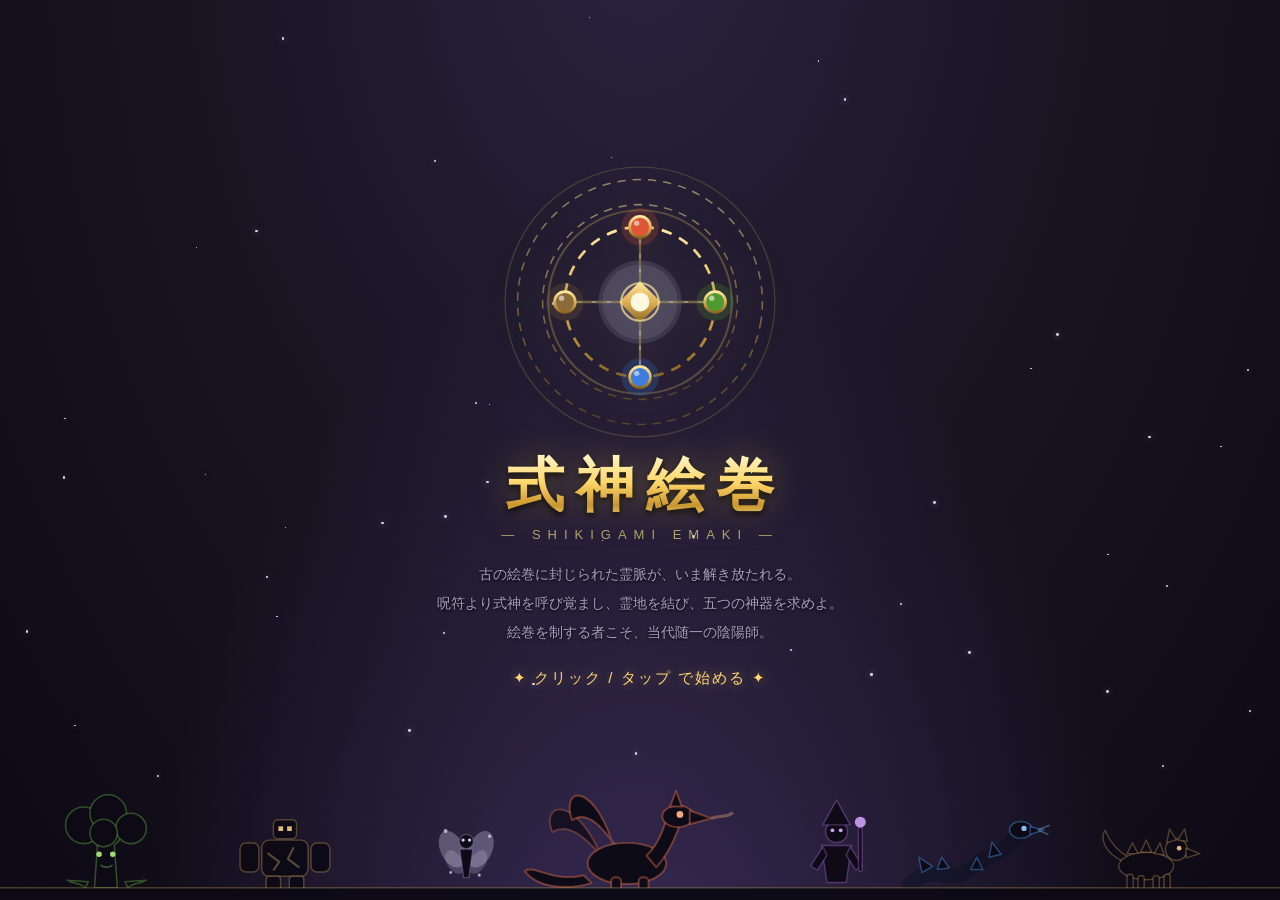
==== commit 240d12f3: "式神絵巻 セッション1: マナサーキットv28.3からフォーク・識別換装 - タイトル・題字・口上を「式神絵巻」に換装（index.html / ui.js / art.js / css） - loc" ====
--- a/index.html
+++ b/index.html
@@ -3,14 +3,14 @@
 <head>
 <meta charset="UTF-8">
 <meta name="viewport" content="width=device-width, initial-scale=1.0, viewport-fit=cover, user-scalable=no">
-<title>マナサーキット — カード×ボード対戦</title>
+<title>式神絵巻 — 式神召喚×絵巻盤上遊戯</title>
 <!-- ?v= はキャッシュ避け。スマホのブラウザは css/js を強く握り続けるため、
      更新したら必ずこの番号を上げること（上げないと端末に古い版が残り続ける） -->
 <link rel="stylesheet" href="css/style.css?v=28.3">
 </head>
 <body>
 <header>
-  <h1>✦ マナサーキット ✦</h1>
+  <h1>✦ 式神絵巻 ✦</h1>
   <!-- v28: ヘッダーは「常に横一行」に収める。ズーム枠はゲーム中だけ出し（タイトルでは無意味）、
        🗑捨札は下の #view-toggles（📜ログ・🗺マップと同列）へ移した -->
   <div class="header-right">
--- a/css/style.css
+++ b/css/style.css
@@ -1,5 +1,5 @@
 /* ============================================================
-   マナサーキット — スタイル（ダークファンタジー基調）
+   式神絵巻 — スタイル（ダークファンタジー基調 → 和紙×墨×金泥テーマへ換装予定・PLAN.md P1）
    ============================================================ */
 * { margin: 0; padding: 0; box-sizing: border-box; }
 
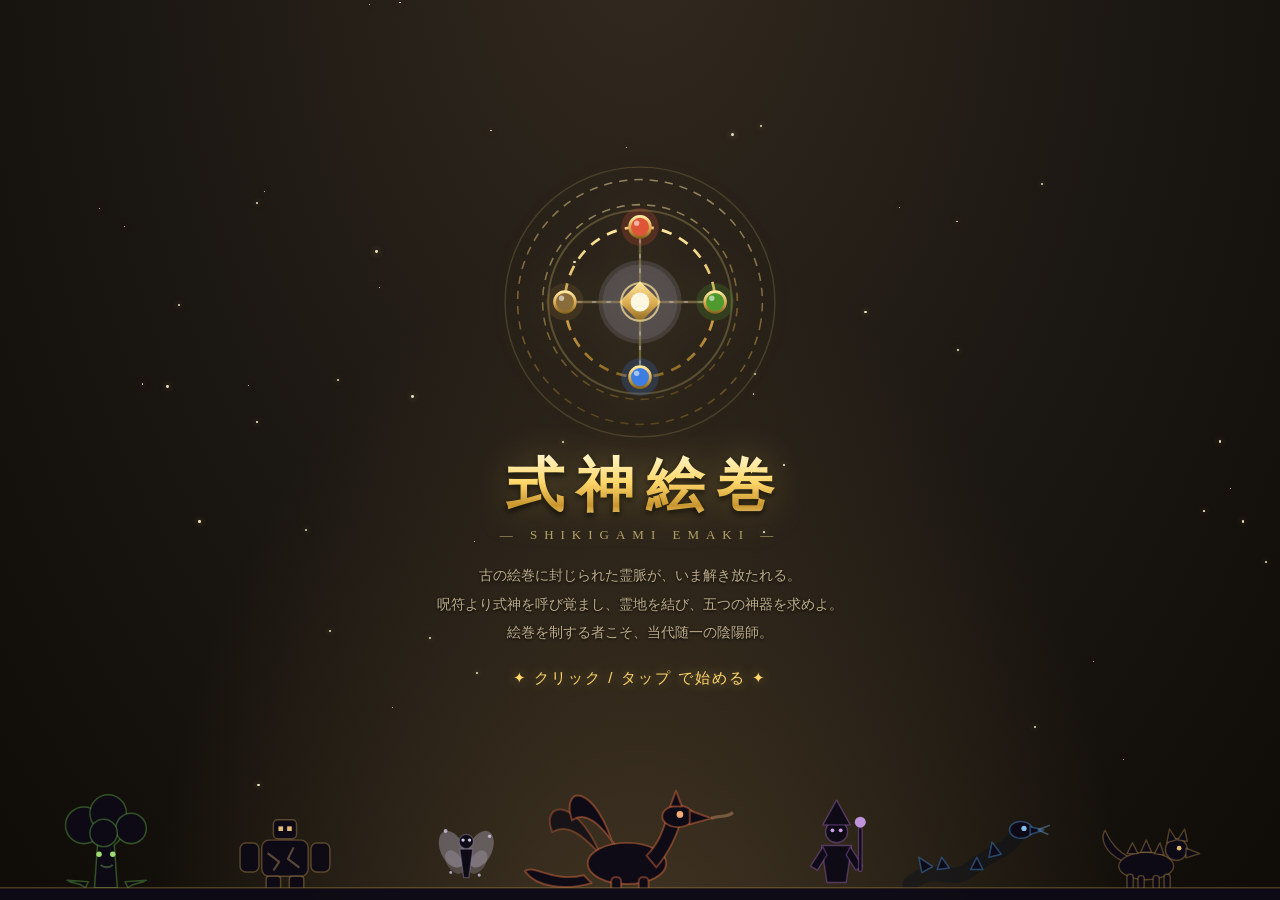
==== commit 8d88067b: "v29 総和装: 世界観をマナサーキットから「陰陽師×式神×絵巻」へ全面換装 - 用語約1,900箇所を和装（霊力・式神・呪術・宝具・霊地・本宮・鳥居・賽・文箱ほか） - カード336種を和名化（デー" ====
--- a/index.html
+++ b/index.html
@@ -6,7 +6,7 @@
 <title>式神絵巻 — 式神召喚×絵巻盤上遊戯</title>
 <!-- ?v= はキャッシュ避け。スマホのブラウザは css/js を強く握り続けるため、
      更新したら必ずこの番号を上げること（上げないと端末に古い版が残り続ける） -->
-<link rel="stylesheet" href="css/style.css?v=28.3">
+<link rel="stylesheet" href="css/style.css?v=29">
 </head>
 <body>
 <header>
@@ -20,9 +20,9 @@
       <button id="zoom-in" class="btn small" title="盤面を拡大">＋</button>
       <button id="zoom-fit" class="btn small" title="盤面全体が画面に収まる倍率に調整する">⛶<span class="lbl"> 全体</span></button>
     </div>
-    <button id="surrender-btn" class="btn small danger hidden" title="自分の番でダイスを振る前にゲームを投了できます">🏳<span class="lbl"> 投了</span></button>
+    <button id="surrender-btn" class="btn small danger hidden" title="自分の番で賽を振る前にゲームを投了できます">🏳<span class="lbl"> 投了</span></button>
     <button id="mute-btn" class="btn small" title="効果音のオン/オフ">🔊</button>
-    <button id="bgm-btn" class="btn small" title="BGMのオン/オフ（ファミコン風チップチューンを自動生成）">🎵</button>
+    <button id="bgm-btn" class="btn small" title="BGMのオン/オフ（和風チップチューンを自動生成）">🎵</button>
     <button id="help-btn" class="btn small" title="遊び方">❓<span class="lbl"> 遊び方</span></button>
   </div>
 </header>
@@ -40,7 +40,7 @@
   <div id="hud-bar">
     <div id="round-info"></div>
     <div id="message">ようこそ</div>
-    <!-- v28: 🃏手札トグルは親指の届く操作ドック（ダイスの上）へ移動。
+    <!-- v28: 🃏手札トグルは親指の届く操作ドック（賽の上）へ移動。
          代わりに🗑捨札をここへ入れ、「見るための窓」を1列にまとめた -->
     <div id="view-toggles">
       <button id="view-panels" class="vt" title="上部の情報窓（3名分）を表示／非表示">👥</button>
@@ -61,7 +61,7 @@
   <div id="win-log" class="hud-win"><div id="log"></div><button class="win-close" title="一時的に隠す（👥📜のトグルで戻せます）">✕</button></div>
 </main>
 
-<!-- 下段: 手札 ＋ 操作ドック（ダイス）。ここもフロー配置＝盤面に重ならない -->
+<!-- 下段: 手札 ＋ 操作ドック（賽）。ここもフロー配置＝盤面に重ならない -->
 <div id="bottom-bar">
   <div id="win-hand" class="hud-win framed">
     <div class="win-head"><span id="hand-count"></span></div>
@@ -74,21 +74,21 @@
     <button class="win-close" title="一時的に隠す（🃏のトグルで戻せます）">✕</button>
   </div>
   <!-- 操作ドック（v27）: 盤面中央にあった 🎲 と操作ボタンをここへ集約。
-       ダイスは「出目の表示」と「振るボタン」を同じ丸い場所に重ねてある -->
+       賽は「出目の表示」と「振るボタン」を同じ丸い場所に重ねてある -->
   <div id="ctrl-dock">
     <button id="action-btn" class="btn primary hidden"></button>
-    <!-- v28: 🃏手札の開閉はダイスのすぐ上。手札を畳んで盤面を見る→すぐ戻す、が片手で完結する -->
+    <!-- v28: 🃏手札の開閉は賽のすぐ上。手札を畳んで盤面を見る→すぐ戻す、が片手で完結する -->
     <button id="view-hand" class="vt dock-vt" title="🃏手札を大きく／小さく（折りたたみ）">🃏</button>
     <div id="dice-slot" title="直前の出目">
       <div id="dice">🎲</div>
-      <button id="roll-btn" class="hidden" title="ダイスを振る（Space / Enter キーでも振れます）">
+      <button id="roll-btn" class="hidden" title="賽を振る（Space / Enter キーでも振れます）">
         <span class="rb-face">🎲</span><span class="rb-lbl">振る</span>
       </button>
     </div>
   </div>
 </div>
 
-<!-- ポップアップ通知（ui.js toast）: スペルの効果・機能停止など「影響のあった出来事」を
+<!-- ポップアップ通知（ui.js toast）: 呪術の効果・機能停止など「影響のあった出来事」を
      画面上部に短く出してすぐ消す。📜ログを閉じて遊んでいても気づけるようにするため。
      pointer-events:none なので盤面やダイアログの操作を邪魔しない -->
 <div id="toast-stack"></div>
@@ -103,19 +103,19 @@
 <!-- ダイアログを一旦閉じて盤面/手札を確認しているときに表示する「選択に戻る」ボタン -->
 <button id="peek-restore" class="hidden">▲ 選択ウインドウに戻る</button>
 
-<script src="js/sfx.js?v=28.3"></script>
-<script src="js/bgm.js?v=28.3"></script>
-<script src="js/profile.js?v=28.3"></script>
-<script src="js/cards.js?v=28.3"></script>
-<script src="js/art.js?v=28.3"></script>
-<script src="js/stages.js?v=28.3"></script>
-<script src="js/chars.js?v=28.3"></script>
-<script src="js/weekly.js?v=28.3"></script>
-<script src="js/state.js?v=28.3"></script>
-<script src="js/battle.js?v=28.3"></script>
-<script src="js/ai.js?v=28.3"></script>
-<script src="js/ui.js?v=28.3"></script>
-<script src="js/collection.js?v=28.3"></script>
-<script src="js/main.js?v=28.3"></script>
+<script src="js/sfx.js?v=29"></script>
+<script src="js/bgm.js?v=29"></script>
+<script src="js/profile.js?v=29"></script>
+<script src="js/cards.js?v=29"></script>
+<script src="js/art.js?v=29"></script>
+<script src="js/stages.js?v=29"></script>
+<script src="js/chars.js?v=29"></script>
+<script src="js/weekly.js?v=29"></script>
+<script src="js/state.js?v=29"></script>
+<script src="js/battle.js?v=29"></script>
+<script src="js/ai.js?v=29"></script>
+<script src="js/ui.js?v=29"></script>
+<script src="js/collection.js?v=29"></script>
+<script src="js/main.js?v=29"></script>
 </body>
 </html>
--- a/css/style.css
+++ b/css/style.css
@@ -1,5 +1,10 @@
 /* ============================================================
-   式神絵巻 — スタイル（ダークファンタジー基調 → 和紙×墨×金泥テーマへ換装予定・PLAN.md P1）
+   式神絵巻 — スタイル（和紙×墨×金泥の「夜の絵巻」テーマ）
+   設計意図: 盤面SVGとカードアートは暗色前提のため、真っ白な和紙ではなく
+   「夜、灯りの下で広げた絵巻」＝墨がかった焦げ茶の揉み紙を地にする。
+   役割: 墨（地・枠）／金泥（題字・強調・帯）／朱（決定ボタン・危険）／藍（情報・呪術系）。
+   題字・見出しのみ明朝（--serif）、本文は可読性優先で現行ゴシックを維持。
+   レイアウト・サイズ・メディアクエリは旧版から変更しない（色・フォント・飾りのみ）。
    ============================================================ */
 * { margin: 0; padding: 0; box-sizing: border-box; }
 
@@ -9,19 +14,23 @@
 html, body { overscroll-behavior: none; }
 
 :root {
-  --bg: #17131f;
-  --bg2: #221c30;
-  --panel: #2a2438;
-  --border: #4a4260;
-  --text: #e8e4f2;
-  --dim: #a89fc0;
-  --gold: #ffd76a;
-  --p0: #4da3ff;
-  --p1: #ff5b5b;
+  --bg: #1b1712;      /* 墨がかった焦げ茶（夜の絵巻の地） */
+  --bg2: #262019;     /* ひとつ明るい和紙の陰 */
+  --panel: #2e2820;   /* パネル・ボタンの地 */
+  --border: #5c4d33;  /* 揉み紙の折り目色の枠線 */
+  --text: #f0e8d6;    /* 生成りの文字色 */
+  --dim: #bfae8c;     /* 薄茶の補足文字 */
+  --gold: #ffd76a;    /* 金泥（強調・題字） */
+  --p0: #5b9bd8;      /* 藍（プレイヤー1） */
+  --p1: #e8604a;      /* 朱（プレイヤー2） */
+  --serif: "Yu Mincho", "Hiragino Mincho ProN", "BIZ UDMincho", serif;
 }
 
 body {
-  background: radial-gradient(ellipse at 50% 0%, #2b2340 0%, var(--bg) 60%);
+  /* 揉み紙の繊維（斜めの極細ライン）＋上からの灯りのグラデで和紙の質感を出す */
+  background:
+    repeating-linear-gradient(-42deg, #ffffff04 0 1px, transparent 1px 7px),
+    radial-gradient(ellipse at 50% 0%, #332a1f 0%, var(--bg) 60%);
   color: var(--text);
   font-family: "Yu Gothic UI", "Meiryo", sans-serif;
   /* v27: 画面ぴったりの高さに固定する。上部エリアと下段（手札＋ダイス）をフロー配置にしたので、
@@ -45,6 +54,8 @@
   flex: none;
 }
 h1 {
+  font-family: var(--serif); /* 題字は明朝＋金の箔感 */
+  font-weight: bold;
   font-size: 21px;
   letter-spacing: 5px;
   white-space: nowrap;
@@ -96,7 +107,7 @@
 .pstrip {
   position: relative;
   min-width: 0;
-  background: rgba(42, 36, 56, 0.94);
+  background: rgba(46, 40, 31, 0.94);
   border: 1px solid var(--border);
   border-left: 3px solid var(--pc, var(--border));
   border-radius: 10px;
@@ -116,7 +127,7 @@
 .ps-mid { display: flex; align-items: center; gap: 7px; margin: 2px 0 1px; }
 .ps-assets { flex: none; font-size: 12px; line-height: 1.2; white-space: nowrap; }
 .ps-assets b { color: var(--gold); }
-.ps-bar { flex: 1; min-width: 24px; height: 5px; background: #17131f; border-radius: 3px; overflow: hidden; }
+.ps-bar { flex: 1; min-width: 24px; height: 5px; background: #1b1712; border-radius: 3px; overflow: hidden; }
 .ps-bar div { height: 100%; border-radius: 3px; transition: width 0.4s; }
 .ps-meta { display: flex; align-items: center; gap: 8px; font-size: 10.5px; line-height: 1.3; color: var(--dim); white-space: nowrap; overflow: hidden; }
 .ps-meta .ps-gap { margin-left: auto; }
@@ -169,7 +180,7 @@
   width: 74px;
   height: 30px;
   font-size: 15px;
-  background: rgba(42, 36, 56, 0.94);
+  background: rgba(46, 40, 31, 0.94);
   box-shadow: 0 4px 14px #0007;
 }
 
@@ -191,6 +202,12 @@
   align-items: safe center;
   overflow: auto;
   padding: 4px;
+  /* 絵巻の余白: 左右に紙の陰り＋上下に金泥の極細ラインで「開いた巻物」の気配を出す */
+  background:
+    linear-gradient(90deg, #00000038, transparent 26px, transparent calc(100% - 26px), #00000038),
+    radial-gradient(ellipse at 50% 42%, #2a2316 0%, #211b11 78%);
+  border-radius: 8px;
+  box-shadow: inset 0 1px 0 #c9a24d2e, inset 0 -1px 0 #c9a24d2e;
   /* スマホ: 1本指スクロールは許可しつつ、2本指ピンチは自前のズーム処理（main.js）へ渡す */
   touch-action: pan-x pan-y;
 }
@@ -232,7 +249,7 @@
   width: 74px;
   height: 74px;
   border-radius: 50%;
-  background: radial-gradient(circle at 35% 28%, #3a3153, #201a2e 72%);
+  background: radial-gradient(circle at 35% 28%, #3d3427, #262013 72%);
   border: 2px solid var(--border);
   box-shadow: 0 6px 20px #000a, inset 0 0 16px #0009;
   display: flex;
@@ -292,11 +309,13 @@
 }
 .btn:hover { border-color: var(--gold); color: var(--gold); }
 .btn.primary {
-  background: linear-gradient(180deg, #8a6d1f, #6b520f);
+  /* 朱印風: 決定ボタンは朱塗り＋金の縁 */
+  background: linear-gradient(180deg, #a8402a, #7e2b1a);
   border-color: var(--gold);
   color: #fff;
   font-weight: bold;
-  box-shadow: 0 0 14px #ffd76a33;
+  box-shadow: 0 0 14px #e8604a44;
+  text-shadow: 0 1px 2px #00000088;
 }
 .btn.primary:hover { filter: brightness(1.2); color: #fff; }
 .btn.danger { color: #ff9a9a; border-color: #a04a4a; }
@@ -314,7 +333,7 @@
 body.in-game .hud-win { display: block; }
 body.in-game .hud-win.hidden { display: none !important; }
 .hud-win.framed {
-  background: rgba(34, 28, 48, 0.94);
+  background: rgba(42, 35, 26, 0.94);
   border: 1px solid var(--border);
   border-radius: 12px;
   padding: 8px 10px 10px;
@@ -359,13 +378,13 @@
   display: none;
   align-items: center;
   justify-content: center;
-  background: rgba(10, 8, 16, 0.72);
+  background: rgba(13, 10, 6, 0.72);
   padding: 16px;
   backdrop-filter: blur(2px);
 }
 #info-pop.show { display: flex; }
 .ip-box {
-  background: linear-gradient(180deg, #2c2540, #211b30);
+  background: linear-gradient(180deg, #342c1e, #272013);
   border: 1px solid var(--border);
   border-radius: 16px;
   padding: 16px 18px;
@@ -377,19 +396,19 @@
 }
 .ip-name { font-size: 17px; font-weight: bold; margin-bottom: 8px; display: flex; align-items: center; gap: 7px; }
 .ip-lands { margin-top: 10px; border-top: 1px solid var(--border); padding-top: 8px; }
-.ip-land { display: flex; gap: 8px; font-size: 12px; color: #d8d2e8; line-height: 1.75; }
+.ip-land { display: flex; gap: 8px; font-size: 12px; color: #e4dac2; line-height: 1.75; }
 .ip-land .ipl-no { color: var(--dim); min-width: 34px; }
 .ip-land .ipl-toll { margin-left: auto; color: var(--gold); }
 .ip-empty { font-size: 12px; color: var(--dim); }
 
 /* キャラの顔絵（chars.js） */
 .p-face { display: inline-block; vertical-align: -4px; }
-/* 目標資産に到達（⚑凱旋リーチ）＝「あとは城へ帰るだけ」を全員に見せる金のバッジ */
+/* 目標資産に到達（⚑凱旋リーチ）＝「あとは本宮へ帰るだけ」を全員に見せる金のバッジ */
 .p-reach {
   display: inline-block;
   flex: none;
   font-size: 10.5px;
-  color: #1a1526;
+  color: #26200f;
   background: linear-gradient(180deg, #ffe9a0, #ffd76a);
   border-radius: 8px;
   padding: 1px 6px;
@@ -409,7 +428,7 @@
   padding: 0 7px;
   letter-spacing: 0.5px;
 }
-.p-rank.r1 { color: #1a1526; background: linear-gradient(180deg, #ffe9a0, #ffd76a); border-color: #ffd76a; }
+.p-rank.r1 { color: #26200f; background: linear-gradient(180deg, #ffe9a0, #ffd76a); border-color: #ffd76a; }
 .p-rank.r2 { color: #f2f2f8; background: linear-gradient(180deg, #b8bcd0, #8f93aa); border-color: #b8bcd0; }
 .p-rank.r3 { color: #2a1a10; background: linear-gradient(180deg, #e2a877, #c98550); border-color: #e2a877; }
 
@@ -417,7 +436,7 @@
   /* 広い画面ではサイドバーいっぱいに伸びる（狭い画面は @media 側で固定高さにする） */
   flex: 1;
   min-height: 0;
-  background: rgba(28, 23, 40, 0.94);
+  background: rgba(39, 32, 24, 0.94);
   border: 1px solid var(--border);
   border-radius: 12px;
   padding: 10px 12px;
@@ -475,10 +494,10 @@
 #hand .c-name { font-size: 11.5px; }
 #hand .c-desc { font-size: 10.5px; }
 
-/* カード = 額縁＋アート窓＋コスト宝珠＋魔力の光沢。属性色の縁取りとレア度の輝きで差をつける */
+/* カード = 額縁＋アート窓＋コスト宝珠＋霊力の光沢。属性色の縁取りとレア度の輝きで差をつける */
 .card {
   width: 128px;
-  background: linear-gradient(180deg, #3a3153, #241e33);
+  background: linear-gradient(180deg, #3d3427, #292217);
   border: 1.5px solid var(--border);
   border-radius: 10px;
   padding: 5px 6px 6px;
@@ -502,19 +521,19 @@
 .card.el-wood  { border-color: #4e9a2faa; }
 .card.el-water { border-color: #3d7de0aa; }
 .card.el-earth { border-color: #8a6b3aaa; }
-.card.el-neutral { border-color: #9d97b5aa; } /* 無属性（v13） */
-.card.spell    { border-color: #b06fd6aa; }
+.card.el-neutral { border-color: #a89f8faa; } /* 無属性（v13） */
+.card.spell    { border-color: #9678b4aa; }
 .card.item     { border-color: #c9a755aa; }
-.card.disabled { opacity: 0.38; pointer-events: none; } /* コスト不足カードはクリック自体を無効化（魔力不足での召喚防止） */
+.card.disabled { opacity: 0.38; pointer-events: none; } /* コスト不足カードはクリック自体を無効化（霊力不足での召喚防止） */
 .card.selectable, .card.castable { cursor: pointer; }
 .card.selectable:hover, .card.castable:hover {
   transform: translateY(-4px);
   border-color: var(--gold);
   box-shadow: 0 6px 16px #000a, 0 0 10px #ffd76a44;
 }
-.card.castable { box-shadow: 0 0 10px #b06fd666; }
-
-/* アート窓（クリーチャーの造形が描かれる） */
+.card.castable { box-shadow: 0 0 10px #9678b466; }
+
+/* アート窓（式神の造形が描かれる） */
 .c-art {
   height: 64px;
   border-radius: 7px;
@@ -570,15 +589,15 @@
 .c-ab { min-height: 16px; text-align: center; }
 .ab {
   display: inline-block;
-  background: #4a2a5a;
-  color: #e0b0ff;
+  background: #2c3a54;
+  color: #b8cce8;
   border-radius: 4px;
   padding: 0 5px;
   font-size: 10.5px;
   margin-right: 3px;
   margin-top: 3px;
 }
-/* 魔力の光沢（ゆっくり流れる斜めのきらめき） */
+/* 霊力の光沢（ゆっくり流れる斜めのきらめき） */
 .c-shine {
   position: absolute;
   inset: 0;
@@ -606,7 +625,7 @@
   pointer-events: none;
   filter: drop-shadow(0 1px 2px #000);
 }
-.card.rar-rare { box-shadow: 0 3px 10px #0007, 0 0 10px #4da3ff44; }
+.card.rar-rare { box-shadow: 0 3px 10px #0007, 0 0 10px #5b9bd844; }
 .card.rar-legendary {
   border-color: #ffb14d;
   box-shadow: 0 3px 10px #0007, 0 0 14px #ffb14d55;
@@ -617,7 +636,7 @@
   50%      { box-shadow: 0 3px 10px #0007, 0 0 20px #ffb14d77; }
 }
 .at-rarity { position: absolute; top: 2px; left: 4px; font-size: 8px; letter-spacing: -1.5px; z-index: 2; }
-.album-tile.rar-rare { border-color: #4da3ff66; }
+.album-tile.rar-rare { border-color: #5b9bd866; }
 .album-tile.rar-legendary { border-color: #ffb14d77; box-shadow: 0 0 8px #ffb14d33; }
 /* アルバムのミニアート */
 .at-art { height: 38px; border-radius: 5px; overflow: hidden; margin-bottom: 2px; border: 1px solid #0006; }
@@ -634,8 +653,13 @@
   z-index: 100;
 }
 #overlay.show { display: flex; }
+/* 巻物の一葉: 上下端に「軸」の暗帯＋金泥の細線を inset shadow で描く
+   （枠のサイズを変えずに済み、中身がスクロールしても帯は端に留まる） */
 #dialog {
-  background: linear-gradient(180deg, #2a2340, var(--bg2) 120px);
+  background:
+    radial-gradient(ellipse at 16% 6%, #ffffff07, transparent 44%),
+    radial-gradient(ellipse at 86% 94%, #00000028, transparent 46%),
+    linear-gradient(180deg, #3a3120, var(--bg2) 140px);
   border: 1px solid var(--gold);
   outline: 1px solid #ffd76a33; /* 二重の額縁線 */
   outline-offset: 3px;
@@ -644,14 +668,16 @@
   max-width: 720px;
   max-height: 84vh;
   overflow-y: auto;
-  box-shadow: 0 12px 48px #000c, 0 0 30px #ffd76a22, inset 0 1px 0 #ffffff14;
-}
-#dialog h2 { font-size: 18px; color: var(--gold); margin-bottom: 8px; }
+  box-shadow: 0 12px 48px #000c, 0 0 30px #ffd76a22,
+    inset 0 5px 0 #16110a, inset 0 6px 0 #c9a24d88,
+    inset 0 -5px 0 #16110a, inset 0 -6px 0 #c9a24d88;
+}
+#dialog h2 { font-family: var(--serif); font-size: 18px; color: var(--gold); margin-bottom: 8px; letter-spacing: 2px; }
 .dlg-body { font-size: 13.5px; color: var(--dim); line-height: 1.7; margin-bottom: 12px; }
 .dlg-body b { color: var(--gold); }
 .dlg-cards { display: flex; gap: 10px; flex-wrap: wrap; margin-bottom: 14px; }
 .dlg-buttons { display: flex; gap: 10px; justify-content: flex-end; flex-wrap: wrap; }
-/* ---------- 盤面タイルピッカー（領地選択ウインドウ・v25） ---------- */
+/* ---------- 盤面タイルピッカー（霊地選択ウインドウ・v25） ---------- */
 /* 候補は縦1列のリスト。ラベルが長くても折り返して全文が読める（スマホで右端が見切れないように）。
    候補が多いときはこの枠だけがスクロールし、下の「👁 盤面から選ぶ／やめる」は常に見える位置に残る */
 .tile-pick-list {
@@ -730,7 +756,7 @@
   outline: 1px solid #ffd76a14;
   outline-offset: 2px;
   border-radius: 12px;
-  background: radial-gradient(ellipse at 18% -10%, #352c4e, #1d1830 72%);
+  background: radial-gradient(ellipse at 18% -10%, #3b3120, #211b12 72%);
   position: relative;
   overflow: hidden;
 }
@@ -744,6 +770,7 @@
 .ss-crest svg { display: block; width: 100%; height: 100%; }
 .ss-hero-main { flex: 1; min-width: 0; }
 .ss-hero h2 {
+  font-family: var(--serif);
   margin-bottom: 4px;
   letter-spacing: 2px;
   background: linear-gradient(180deg, #fff3c4 10%, #ffd76a 45%, #c9962e 75%, #ffe9a0);
@@ -759,7 +786,7 @@
   font-size: 11.5px;
   color: var(--dim);
   border: 1px solid var(--border);
-  background: #241e33cc;
+  background: #292217cc;
   border-radius: 20px;
   padding: 2px 10px;
   white-space: nowrap;
@@ -775,7 +802,7 @@
   outline: 1px solid #ffd76a14;
   outline-offset: 2px;
   border-radius: 12px;
-  background: radial-gradient(ellipse at 18% -10%, #352c4e, #1d1830 72%);
+  background: radial-gradient(ellipse at 18% -10%, #3b3120, #211b12 72%);
 }
 .sc-head { display: flex; align-items: center; gap: 14px; }
 .sc-face { flex: none; filter: drop-shadow(0 0 12px #ffd76a33); }
@@ -784,6 +811,7 @@
 .sc-title { flex: 1; min-width: 0; }
 .sc-no { font-size: 11px; letter-spacing: 2px; color: var(--dim); }
 .sc-title h2 {
+  font-family: var(--serif);
   margin-bottom: 3px;
   letter-spacing: 2px;
   background: linear-gradient(180deg, #fff3c4 10%, #ffd76a 45%, #c9962e 75%, #ffe9a0);
@@ -811,7 +839,7 @@
   gap: 12px;
   width: 100%;
   text-align: left;
-  background: linear-gradient(180deg, #2e2742, #221c31);
+  background: linear-gradient(180deg, #332b1d, #262019);
   color: var(--text);
   border: 1px solid var(--border);
   border-radius: 10px;
@@ -825,7 +853,7 @@
 }
 .stage-btn:hover:not(.locked) {
   border-color: var(--gold);
-  background: linear-gradient(180deg, #38304f, #292239);
+  background: linear-gradient(180deg, #3f351f, #2d2617);
   transform: translateX(3px);
   box-shadow: 0 0 12px #ffd76a22;
 }
@@ -849,7 +877,7 @@
   align-items: center;
   justify-content: center;
   font-size: 21px;
-  background: radial-gradient(circle at 35% 28%, #4a3f68, #241e33 72%);
+  background: radial-gradient(circle at 35% 28%, #4e4229, #292217 72%);
   border: 1px solid #ffd76a44;
   border-radius: 50%;
   box-shadow: inset 0 0 8px #000a, 0 0 8px #ffd76a22;
@@ -868,7 +896,7 @@
   vertical-align: 1.5px;
 }
 .st-star { font-size: 16px; width: 22px; text-align: center; filter: drop-shadow(0 0 6px #ffd76a88); }
-.stage-btn.diff-current { border-color: var(--gold); background: #332b48; box-shadow: 0 0 10px #ffd76a33; }
+.stage-btn.diff-current { border-color: var(--gold); background: #3a311e; box-shadow: 0 0 10px #ffd76a33; }
 
 /* ---------- バトル演出 ---------- */
 .battle-arena {
@@ -881,11 +909,11 @@
 .fighter { text-align: center; }
 .f-side { font-size: 12px; color: var(--dim); margin-bottom: 6px; font-weight: bold; }
 .fighter.att .f-side { color: #ff9a7a; }
-.fighter.def .f-side { color: #7ab8ff; }
+.fighter.def .f-side { color: #8fb3e0; }
 .f-mods { margin-top: 6px; min-height: 20px; }
 .f-mod {
   display: inline-block;
-  background: #3a3050;
+  background: #3d3322;
   border: 1px solid var(--border);
   border-radius: 6px;
   padding: 1px 7px;
@@ -905,28 +933,28 @@
 .bc-elems {
   display: flex; align-items: center; justify-content: center; gap: 10px; flex-wrap: wrap;
   margin: 4px 0 8px; padding: 6px 10px;
-  background: #221c33cc; border: 1px solid var(--border); border-radius: 10px;
+  background: #262019cc; border: 1px solid var(--border); border-radius: 10px;
 }
 .be-elem {
   display: inline-block; padding: 2px 10px; border-radius: 8px; font-weight: bold; font-size: 14px;
   border: 1.5px solid var(--ec, var(--border)); color: var(--ec, #fff);
-  background: #17131f; text-shadow: 0 1px 2px #000;
+  background: #1b1712; text-shadow: 0 1px 2px #000;
 }
 .be-rel { font-size: 13px; font-weight: bold; padding: 2px 10px; border-radius: 8px; }
 .be-rel.be-adv  { color: #8ee0a0; background: #1e3a24; box-shadow: 0 0 10px #57c26a44; }
 .be-rel.be-dis  { color: #ff9a8a; background: #3a1e1e; box-shadow: 0 0 10px #e0553744; }
 .be-rel.be-even { color: var(--dim); }
-.be-rel.be-none { color: #c8c2dd; }
+.be-rel.be-none { color: #d6cbae; }
 .bc-wheel { width: 100%; text-align: center; }
 /* 4すくみの輪（🔥→🌳→⛰️→💧→🔥）: 対戦中の2属性を光らせる */
 .elem-wheel { font-size: 11.5px; color: var(--dim); white-space: nowrap; }
 .ew-chip { display: inline-block; padding: 1px 5px; border-radius: 6px; color: var(--ec, var(--dim)); opacity: 0.55; }
 .ew-chip.ew-hl {
-  opacity: 1; font-weight: bold; background: #17131f;
+  opacity: 1; font-weight: bold; background: #1b1712;
   border: 1px solid var(--ec, var(--gold)); box-shadow: 0 0 8px var(--ec, #ffd76a);
 }
 .ew-arrow { color: var(--dim); opacity: 0.7; margin: 0 1px; }
-/* カード右上の相性リボン（侵略時のクリーチャー選択・v22） */
+/* カード右上の相性リボン（侵略時の式神選択・v22） */
 .c-ribbon {
   position: absolute; top: 30px; right: -6px; z-index: 4;
   font-size: 10.5px; font-weight: bold; padding: 2px 7px; border-radius: 6px;
@@ -936,7 +964,7 @@
 .c-ribbon.rib-adv { background: #1e3a24; border: 1px solid #57c26a; color: #8ee0a0; }
 .c-ribbon.rib-dis { background: #3a1e1e; border: 1px solid #e05537; color: #ff9a8a; }
 #battle-log {
-  background: #17131f;
+  background: #1b1712;
   border: 1px solid var(--border);
   border-radius: 10px;
   padding: 10px 14px;
@@ -959,7 +987,7 @@
 .album-h { font-size: 14px; color: var(--gold); margin: 12px 0 6px; border-bottom: 1px solid var(--border); padding-bottom: 3px; }
 .album-grid { display: grid; grid-template-columns: repeat(auto-fill, minmax(92px, 1fr)); gap: 7px; }
 .album-tile {
-  background: linear-gradient(180deg, #322a48, #262034);
+  background: linear-gradient(180deg, #372e1d, #2b2415);
   border: 1px solid var(--border); border-radius: 8px; padding: 6px 4px; text-align: center; position: relative;
 }
 .album-tile.locked { opacity: 0.4; filter: grayscale(0.6); }
@@ -972,12 +1000,12 @@
 .album-tile.clickable { cursor: pointer; }
 .album-tile.clickable:hover { border-color: var(--gold); box-shadow: 0 0 10px #ffd76a44; }
 .disc-item.clickable { cursor: pointer; }
-.disc-item.clickable:hover { background: #332b48; }
+.disc-item.clickable:hover { background: #3a311e; }
 .pi-info {
   flex: none; font-size: 13px; padding: 1px 4px; border-radius: 6px; cursor: pointer;
   opacity: 0.6; border: 1px solid transparent;
 }
-.pi-info:hover { opacity: 1; background: #17131f; border-color: var(--gold); }
+.pi-info:hover { opacity: 1; background: #1b1712; border-color: var(--gold); }
 #card-pop {
   position: fixed; inset: 0; z-index: 280; /* ダイアログ(#overlay=100)の上に重なる独立レイヤー */
   display: none; align-items: center; justify-content: center;
@@ -985,12 +1013,16 @@
 }
 #card-pop.show { display: flex; }
 .cd-box {
-  background: linear-gradient(180deg, #2a2340, var(--bg2) 120px);
+  background:
+    radial-gradient(ellipse at 16% 6%, #ffffff07, transparent 44%),
+    linear-gradient(180deg, #3a3120, var(--bg2) 120px);
   border: 1px solid var(--gold);
   outline: 1px solid #ffd76a33; outline-offset: 3px;
   border-radius: 16px; padding: 20px 24px;
   max-width: min(92vw, 560px); max-height: 86vh; overflow-y: auto;
-  box-shadow: 0 12px 48px #000d, 0 0 30px #ffd76a22;
+  box-shadow: 0 12px 48px #000d, 0 0 30px #ffd76a22,
+    inset 0 4px 0 #16110a, inset 0 5px 0 #c9a24d77,
+    inset 0 -4px 0 #16110a, inset 0 -5px 0 #c9a24d77;
   position: relative;
 }
 .cd-close {
@@ -1001,18 +1033,18 @@
 .cd-flex { display: flex; gap: 18px; align-items: flex-start; }
 .cd-card { flex: none; }
 .cd-info { flex: 1; min-width: 0; }
-.cd-name { font-size: 17px; font-weight: bold; color: var(--gold); margin-bottom: 8px; }
+.cd-name { font-family: var(--serif); font-size: 17px; font-weight: bold; color: var(--gold); margin-bottom: 8px; }
 .cd-row { display: flex; gap: 8px; font-size: 12.5px; line-height: 1.7; }
 .cd-k { flex: none; width: 64px; color: var(--dim); }
-.cd-v { flex: 1; color: #e8e2f5; }
+.cd-v { flex: 1; color: #eee5cf; }
 .cd-v b { color: var(--gold); }
 .cd-wheel { margin-top: 2px; }
 .cd-abs { margin-top: 10px; border-top: 1px solid var(--border); padding-top: 8px; }
 .cd-abs-t { font-size: 12px; color: var(--gold); font-weight: bold; margin-bottom: 4px; }
 .cd-ab { display: flex; gap: 8px; align-items: baseline; font-size: 12.5px; line-height: 1.6; margin-bottom: 4px; }
 .cd-ab b { flex: none; }
-.cd-ab span { color: #d8d2e8; }
-.cd-desc { font-size: 12.5px; color: #d8d2e8; line-height: 1.7; }
+.cd-ab span { color: #e4dac2; }
+.cd-desc { font-size: 12.5px; color: #e4dac2; line-height: 1.7; }
 .cd-hint { text-align: center; color: var(--dim); font-size: 11px; margin-top: 10px; }
 @media (max-width: 700px) {
   .cd-flex { flex-direction: column; align-items: center; }
@@ -1023,14 +1055,14 @@
 .builder-col { flex: 1; min-width: 0; }
 .bc-title { font-size: 13px; color: var(--gold); font-weight: bold; margin-bottom: 5px; }
 .pool-list, .deck-list {
-  height: 44vh; overflow-y: auto; background: #1c1728; border: 1px solid var(--border);
+  height: 44vh; overflow-y: auto; background: #201a11; border: 1px solid var(--border);
   border-radius: 8px; padding: 5px;
 }
 .pool-item, .deck-item {
   display: flex; align-items: center; gap: 5px; padding: 4px 7px; border-radius: 6px;
   font-size: 12px; cursor: pointer; border: 1px solid transparent;
 }
-.pool-item:hover, .deck-item:hover { background: #332b48; border-color: var(--gold); }
+.pool-item:hover, .deck-item:hover { background: #3a311e; border-color: var(--gold); }
 .pool-item.exhausted { opacity: 0.38; cursor: default; }
 .pool-item.exhausted:hover { background: transparent; border-color: transparent; }
 .pi-icon { font-size: 14px; }
@@ -1055,16 +1087,16 @@
 .profile-row .stage-btn { flex: 1; }
 .profile-row .btn { align-self: center; }
 
-/* ---------- 伏せカード（共通のカードバック＝守護竜とマナ回路の紋章） ---------- */
+/* ---------- 伏せカード（共通のカードバック） ---------- */
 /* サイズは親（フリップの面や伏せ手札）いっぱいに広がる＝表面のカードと常に同寸になる */
 .card-back {
   width: 100%;
   height: 100%;
   border-radius: 10px;
   overflow: hidden;
-  border: 1.5px solid #6a5a8a;
+  border: 1.5px solid #7a6845;
   box-shadow: 0 3px 10px #0007, inset 0 0 14px #0009;
-  background: #1c1630;
+  background: #201910;
 }
 .card-back svg { display: block; width: 100%; height: 100%; }
 /* 2人対戦（ホットシート）: 交代中の伏せ手札（フリップカードと同寸） */
@@ -1090,7 +1122,7 @@
   justify-content: center;
   overflow: hidden;
 }
-/* 長いスペル説明は4行で省略（全文はアルバム・手札・ダイアログで読める） */
+/* 長い呪術説明は4行で省略（全文はアルバム・手札・ダイアログで読める） */
 .card.fixed .c-desc {
   min-height: 0;
   display: -webkit-box;
@@ -1149,8 +1181,8 @@
 /* ---------- BGMボタン（OFF時は薄く） ---------- */
 #bgm-btn.off { opacity: 0.4; }
 
-/* ---------- パック開封 ---------- */
-/* ① パック（クリックで封が弾け飛ぶ） */
+/* ---------- 文箱開封 ---------- */
+/* ① 文箱（クリックで封が弾け飛ぶ） */
 .pack-stage { text-align: center; padding: 8px 0 14px; }
 .pack-btn {
   background: none;
@@ -1213,8 +1245,8 @@
 .pr-glow-rare .flip3d.revealed { animation: pr-ring-rare 0.9s ease; border-radius: 10px; }
 .pr-glow-legendary .flip3d.revealed { animation: pr-ring-legend 1.1s ease; border-radius: 10px; }
 @keyframes pr-ring-rare {
-  0% { box-shadow: 0 0 0 0 #4da3ffcc; }
-  100% { box-shadow: 0 0 26px 14px #4da3ff00; }
+  0% { box-shadow: 0 0 0 0 #5b9bd8cc; }
+  100% { box-shadow: 0 0 26px 14px #5b9bd800; }
 }
 @keyframes pr-ring-legend {
   0% { box-shadow: 0 0 0 0 #ffd76add; }
@@ -1230,7 +1262,7 @@
   display: flex;
   align-items: center;
   justify-content: center;
-  background: radial-gradient(ellipse at center, #100c1cd8, #05030aee 75%);
+  background: radial-gradient(ellipse at center, #141008d8, #080603ee 75%);
   overflow: hidden;
 }
 #battle-cutin.bc-out { transition: opacity 0.3s; opacity: 0; }
@@ -1246,6 +1278,7 @@
 @keyframes bc-lines { from { transform: translateX(0); } to { transform: translateX(133px); } }
 .bc-inner { width: min(94vw, 720px); position: relative; z-index: 1; }
 .bc-title {
+  font-family: var(--serif);
   text-align: center;
   color: var(--gold);
   font-size: 22px;
@@ -1289,8 +1322,8 @@
 @keyframes bc-flash-crit { 0% { opacity: 0; background: #ffd76a; } 25% { opacity: 0.55; background: #ffd76a; } 100% { opacity: 0; } }
 .bc-actions { display: flex; justify-content: flex-end; margin-top: 10px; }
 #battle-cutin.bc-skipping #battle-skip { opacity: 0.4; pointer-events: none; }
-#battle-cutin #battle-log { background: #17131fd9; }
-#battle-log .formula { color: #9a92b5; font-size: 11.5px; }
+#battle-cutin #battle-log { background: #1b1712d9; }
+#battle-log .formula { color: #a2967a; font-size: 11.5px; }
 
 /* ---------- 勝利の祝福 ---------- */
 #victory-fx {
@@ -1333,6 +1366,7 @@
   right: 0;
   top: 26%;
   text-align: center;
+  font-family: var(--serif);
   font-size: clamp(42px, 9vw, 76px);
   font-weight: bold;
   letter-spacing: 10px;
@@ -1377,16 +1411,16 @@
   align-items: center;
   justify-content: center;
   background:
-    radial-gradient(ellipse at 50% 118%, #3a2c58 0%, transparent 55%),
-    radial-gradient(ellipse at 50% -10%, #2b2340 0%, #17131f 55%, #0d0a16 100%);
+    radial-gradient(ellipse at 50% 118%, #463824 0%, transparent 55%),
+    radial-gradient(ellipse at 50% -10%, #332a1f 0%, #1b1712 55%, #0f0c07 100%);
 }
 #title-screen.ts-out { transition: opacity 0.65s ease; opacity: 0; }
-/* マナの粒子（明滅する星） */
+/* 金砂の粒子（夜の絵巻に散る金箔のきらめき） */
 .ts-star {
   position: absolute;
   border-radius: 50%;
-  background: #d9d2f2;
-  box-shadow: 0 0 6px #d9d2f288;
+  background: #f0e2b8;
+  box-shadow: 0 0 6px #f0e2b888;
   animation: ts-twinkle 3s ease-in-out infinite;
 }
 @keyframes ts-twinkle { 0%, 100% { opacity: 0.08; } 50% { opacity: 0.85; } }
@@ -1400,6 +1434,8 @@
 .ts-emblem svg { display: block; width: 100%; height: auto; }
 @keyframes ts-float { 0%, 100% { transform: translateY(0); } 50% { transform: translateY(-9px); } }
 .ts-title {
+  font-family: var(--serif); /* 絵巻の題字は明朝 */
+  font-weight: bold;
   font-size: clamp(34px, 9vw, 58px);
   letter-spacing: 12px;
   padding-left: 12px; /* letter-spacingの右余白ぶんを相殺して中央に */
@@ -1410,7 +1446,7 @@
   color: transparent;
   filter: drop-shadow(0 0 18px #ffd76a55) drop-shadow(0 3px 3px #000);
 }
-.ts-sub { color: #c9b874; letter-spacing: 7px; font-size: clamp(10px, 2.4vw, 13px); margin-top: 2px; opacity: 0.85; }
+.ts-sub { font-family: var(--serif); color: #c9b874; letter-spacing: 7px; font-size: clamp(10px, 2.4vw, 13px); margin-top: 2px; opacity: 0.85; }
 .ts-flavor {
   color: var(--dim);
   line-height: 2.05;
@@ -1427,7 +1463,7 @@
   text-shadow: 0 0 12px #ffd76a66;
 }
 @keyframes ts-pulse { 0%, 100% { opacity: 0.45; } 50% { opacity: 1; } }
-/* 地平に並ぶクリーチャーのシルエット */
+/* 地平に並ぶ式神のシルエット */
 .ts-frieze { position: absolute; left: 0; right: 0; bottom: 0; pointer-events: none; opacity: 0.95; }
 .ts-frieze svg { display: block; width: 100%; height: auto; max-height: 17vh; margin: 0 auto; }
 
@@ -1500,7 +1536,7 @@
   #hud-top { padding: 0 6px 3px; gap: 3px; }
   #dialog { padding: 14px 14px; max-width: 94vw; max-height: 88vh; max-height: 88dvh; overflow-x: hidden; }
   #dialog h2 { font-size: 16px; }
-  /* 領地選択ウインドウ（v25）: 縦リストをやや低くして、下の操作ボタンが必ず画面に入るようにする */
+  /* 霊地選択ウインドウ（v25）: 縦リストをやや低くして、下の操作ボタンが必ず画面に入るようにする */
   .tile-pick-list { max-height: 40vh; max-height: 40dvh; gap: 7px; }
   .btn.tile-pick { font-size: 13px; padding: 9px 11px; gap: 7px; }
   /* 3列に詰めるため、情報窓は3行目（連鎖・関門・周回・山札）を畳んで名前＋金額＋バーの3行にする。
@@ -1509,7 +1545,7 @@
   .ps-top { font-size: 11.5px; gap: 3px; }
   .ps-magic { font-size: 10px; }
   .ps-assets { font-size: 10px; }
-  /* 魔力・総資産で1行使い、バーは折り返して独立した行にする（横に3つ並べると潰れる） */
+  /* 霊力・総資産で1行使い、バーは折り返して独立した行にする（横に3つ並べると潰れる） */
   .ps-mid { gap: 5px; margin: 2px 0 1px; flex-wrap: wrap; }
   .ps-bar { flex: 1 1 100%; }
   .pstrip { padding: 4px 6px 5px; }
@@ -1567,7 +1603,7 @@
   align-items: center;
   gap: 9px;
   max-width: min(86vw, 460px);
-  background: rgba(30, 24, 44, 0.96);
+  background: rgba(42, 35, 26, 0.96);
   border: 1.5px solid var(--border);
   border-radius: 14px;
   padding: 7px 14px 7px 8px;
@@ -1583,7 +1619,7 @@
 #cpu-bubble .cb-text { font-size: 13px; color: var(--text); line-height: 1.45; }
 
 /* ---------- ポップアップ通知（ui.js toast・非ブロッキング） ---------- */
-/* 📜ログを閉じて遊んでいても「スペルの効果」「機能停止」などの影響が伝わるように、
+/* 📜ログを閉じて遊んでいても「呪術の効果」「機能停止」などの影響が伝わるように、
    画面上部に短く出してすぐ消える。ダイアログ(#overlay=100)・バトルカットイン(120)より上、
    カード詳細(280)・タイトル(300)より下。pointer-events:none で操作は一切奪わない */
 #toast-stack {
@@ -1603,9 +1639,9 @@
 }
 .toast {
   width: 100%;
-  background: rgba(30, 24, 44, 0.97);
+  background: rgba(42, 35, 26, 0.97);
   border: 1.5px solid var(--border);
-  border-left: 4px solid #b9a3ff; /* 既定＝スペルの効果 */
+  border-left: 4px solid #a9c0e8; /* 既定＝呪術の効果 */
   border-radius: 12px;
   padding: 7px 13px;
   font-size: 13px;
@@ -1618,7 +1654,7 @@
 }
 .toast.t-in { opacity: 1; transform: translateY(0); }
 .toast.t-out { opacity: 0; transform: translateY(-8px); }
-.toast.t-warn { border-left-color: #ffb84d; }    /* 妨害・機能停止・魔力不足など */
+.toast.t-warn { border-left-color: #ffb84d; }    /* 妨害・機能停止・霊力不足など */
 .toast.t-battle { border-left-color: #ff9a7a; }  /* バトルで発動した特性 */
 .toast.t-sys { border-left-color: var(--gold); }
 
@@ -1636,7 +1672,7 @@
 .vs-portrait { flex: none; display: flex; filter: drop-shadow(0 3px 8px #0008); }
 .vs-info { min-width: 0; }
 .vs-title { font-size: 11.5px; letter-spacing: 1px; }
-.vs-name { font-size: 17px; font-weight: bold; margin: 1px 0 4px; }
+.vs-name { font-family: var(--serif); font-size: 17px; font-weight: bold; margin: 1px 0 4px; }
 .vs-quote { font-size: 12.5px; color: var(--dim); line-height: 1.55; }
 .vs-and { text-align: center; color: var(--gold); font-weight: bold; font-size: 13px; }
 .vs-stage { text-align: center; color: var(--dim); font-size: 12.5px; margin-top: 4px; }
@@ -1668,7 +1704,7 @@
   content: "🗺 マップ確認モード";
   flex: none;
   font-size: 11.5px;
-  color: #1a1526;
+  color: #26200f;
   background: linear-gradient(180deg, #ffe9a0, #ffd76a);
   border-radius: 8px;
   padding: 1px 8px;
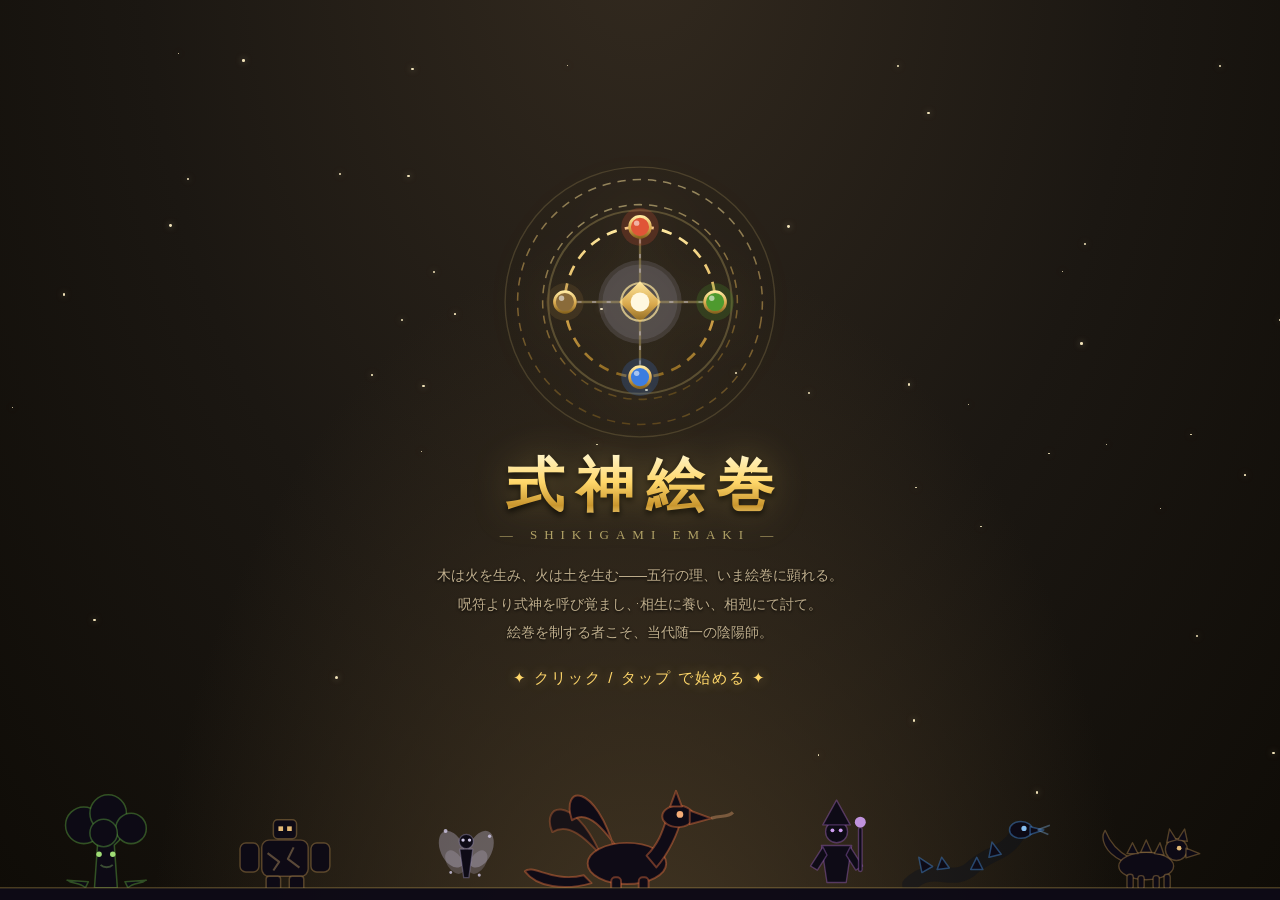
==== commit d5dd9b58: "v30 五行改元: 属性を陰陽五行(木火土金水)に再構築・カード全119種をオリジナル創作に刷新 - 相剋(5すくみ・攻めST+10)＋相生(親属性の土地で防衛HP+10の恵み)の二重相関 - 旧33" ====
--- a/index.html
+++ b/index.html
@@ -6,7 +6,7 @@
 <title>式神絵巻 — 式神召喚×絵巻盤上遊戯</title>
 <!-- ?v= はキャッシュ避け。スマホのブラウザは css/js を強く握り続けるため、
      更新したら必ずこの番号を上げること（上げないと端末に古い版が残り続ける） -->
-<link rel="stylesheet" href="css/style.css?v=29">
+<link rel="stylesheet" href="css/style.css?v=30">
 </head>
 <body>
 <header>
@@ -103,19 +103,19 @@
 <!-- ダイアログを一旦閉じて盤面/手札を確認しているときに表示する「選択に戻る」ボタン -->
 <button id="peek-restore" class="hidden">▲ 選択ウインドウに戻る</button>
 
-<script src="js/sfx.js?v=29"></script>
-<script src="js/bgm.js?v=29"></script>
-<script src="js/profile.js?v=29"></script>
-<script src="js/cards.js?v=29"></script>
-<script src="js/art.js?v=29"></script>
-<script src="js/stages.js?v=29"></script>
-<script src="js/chars.js?v=29"></script>
-<script src="js/weekly.js?v=29"></script>
-<script src="js/state.js?v=29"></script>
-<script src="js/battle.js?v=29"></script>
-<script src="js/ai.js?v=29"></script>
-<script src="js/ui.js?v=29"></script>
-<script src="js/collection.js?v=29"></script>
-<script src="js/main.js?v=29"></script>
+<script src="js/sfx.js?v=30"></script>
+<script src="js/bgm.js?v=30"></script>
+<script src="js/profile.js?v=30"></script>
+<script src="js/cards.js?v=30"></script>
+<script src="js/art.js?v=30"></script>
+<script src="js/stages.js?v=30"></script>
+<script src="js/chars.js?v=30"></script>
+<script src="js/weekly.js?v=30"></script>
+<script src="js/state.js?v=30"></script>
+<script src="js/battle.js?v=30"></script>
+<script src="js/ai.js?v=30"></script>
+<script src="js/ui.js?v=30"></script>
+<script src="js/collection.js?v=30"></script>
+<script src="js/main.js?v=30"></script>
 </body>
 </html>
--- a/css/style.css
+++ b/css/style.css
@@ -521,6 +521,7 @@
 .card.el-wood  { border-color: #4e9a2faa; }
 .card.el-water { border-color: #3d7de0aa; }
 .card.el-earth { border-color: #8a6b3aaa; }
+.card.el-metal { border-color: #c9a227aa; } /* 金（五行・v30） */
 .card.el-neutral { border-color: #a89f8faa; } /* 無属性（v13） */
 .card.spell    { border-color: #9678b4aa; }
 .card.item     { border-color: #c9a755aa; }
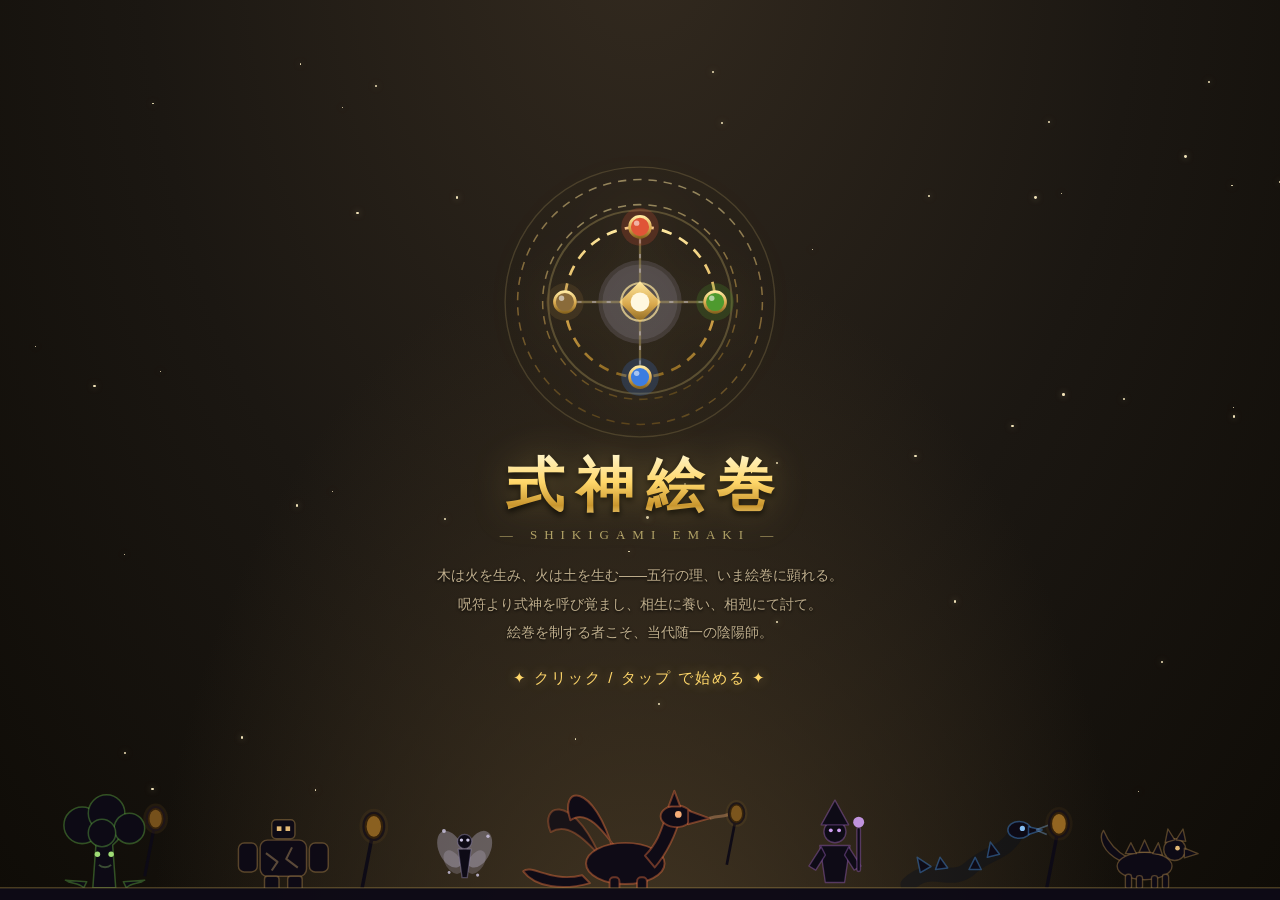
==== commit 73c4388e: "v31 絵巻盤面: 進行停止バグ修正・盤面と装飾の和様式化 - ai.js: 旧カードid直書き(CARD_BY_ID.regen/.renew)でCPUターンが   TypeErrorで停止するバグ" ====
--- a/index.html
+++ b/index.html
@@ -6,7 +6,7 @@
 <title>式神絵巻 — 式神召喚×絵巻盤上遊戯</title>
 <!-- ?v= はキャッシュ避け。スマホのブラウザは css/js を強く握り続けるため、
      更新したら必ずこの番号を上げること（上げないと端末に古い版が残り続ける） -->
-<link rel="stylesheet" href="css/style.css?v=30">
+<link rel="stylesheet" href="css/style.css?v=31">
 </head>
 <body>
 <header>
@@ -103,19 +103,19 @@
 <!-- ダイアログを一旦閉じて盤面/手札を確認しているときに表示する「選択に戻る」ボタン -->
 <button id="peek-restore" class="hidden">▲ 選択ウインドウに戻る</button>
 
-<script src="js/sfx.js?v=30"></script>
-<script src="js/bgm.js?v=30"></script>
-<script src="js/profile.js?v=30"></script>
-<script src="js/cards.js?v=30"></script>
-<script src="js/art.js?v=30"></script>
-<script src="js/stages.js?v=30"></script>
-<script src="js/chars.js?v=30"></script>
-<script src="js/weekly.js?v=30"></script>
-<script src="js/state.js?v=30"></script>
-<script src="js/battle.js?v=30"></script>
-<script src="js/ai.js?v=30"></script>
-<script src="js/ui.js?v=30"></script>
-<script src="js/collection.js?v=30"></script>
-<script src="js/main.js?v=30"></script>
+<script src="js/sfx.js?v=31"></script>
+<script src="js/bgm.js?v=31"></script>
+<script src="js/profile.js?v=31"></script>
+<script src="js/cards.js?v=31"></script>
+<script src="js/art.js?v=31"></script>
+<script src="js/stages.js?v=31"></script>
+<script src="js/chars.js?v=31"></script>
+<script src="js/weekly.js?v=31"></script>
+<script src="js/state.js?v=31"></script>
+<script src="js/battle.js?v=31"></script>
+<script src="js/ai.js?v=31"></script>
+<script src="js/ui.js?v=31"></script>
+<script src="js/collection.js?v=31"></script>
+<script src="js/main.js?v=31"></script>
 </body>
 </html>
--- a/css/style.css
+++ b/css/style.css
@@ -224,7 +224,7 @@
   height: calc(var(--board-base, 66vh) * var(--zoom, 1));
   aspect-ratio: 1;
 }
-.tile rect { transition: stroke 0.2s; }
+.tile .t-shape { transition: stroke 0.2s; }
 
 /* ============================================================
    下段（v27）— 手札 ＋ 操作ドック（ダイス）
@@ -1717,3 +1717,67 @@
 ::-webkit-scrollbar { width: 8px; }
 ::-webkit-scrollbar-track { background: transparent; }
 ::-webkit-scrollbar-thumb { background: var(--border); border-radius: 4px; }
+
+/* ============================================================
+   v31 絵巻装飾 — 蝋燭・宝玉のハメ込み・絵巻の軸
+   ============================================================ */
+/* 絵巻の軸: 盤面エリアの左右に漆塗りの軸木を立て、「開いた巻物」を強調する */
+#board-wrap {
+  border-left: 13px solid;
+  border-right: 13px solid;
+  border-top: 0;
+  border-bottom: 0;
+  border-image: linear-gradient(180deg, #8a683a, #47301a 16%, #241708 50%, #47301a 84%, #8a683a) 1;
+}
+
+/* 宝玉のハメ込み（鳥居の通過）: 空の窪み → 金の玉が嵌まる */
+.ps-inlay { display: inline-flex; align-items: center; gap: 2.5px; }
+.jewel {
+  width: 8px; height: 8px;
+  border-radius: 50%;
+  background: #14100a;
+  border: 1px solid #4a3d28;
+  box-shadow: inset 0 1.5px 2px #000c;
+  display: inline-block;
+}
+.jewel.on {
+  background: radial-gradient(circle at 35% 30%, #fff3c4, #ffd76a 45%, #b8860b 90%);
+  border-color: #ffd76a;
+  box-shadow: 0 0 6px #ffd76a99, inset 0 -1px 1px #6b4a0a;
+}
+
+/* 蝋燭の点灯（周回数・ステージ踏破） */
+.ps-candles { display: inline-flex; align-items: flex-end; gap: 3.5px; }
+.candle {
+  position: relative;
+  width: 4.5px; height: 10px;
+  background: linear-gradient(180deg, #ede0c2, #b8a888);
+  border-radius: 1.5px 1.5px 1px 1px;
+  display: inline-block;
+  opacity: 0.4;
+}
+.candle::before { /* 炎（未点灯は燻んだ芯） */
+  content: "";
+  position: absolute;
+  left: 50%; top: -5px;
+  transform: translateX(-50%);
+  width: 3.5px; height: 5px;
+  border-radius: 50% 50% 44% 44% / 62% 62% 38% 38%;
+  background: #4a4238;
+}
+.candle.lit { opacity: 1; }
+.candle.lit::before {
+  background: radial-gradient(circle at 50% 72%, #fff8d8, #ffb43d 62%, #ff7a45);
+  box-shadow: 0 0 7px 2.5px #ffb43d77;
+  animation: candleFlick 1.4s ease-in-out infinite alternate;
+}
+@keyframes candleFlick {
+  from { transform: translateX(-50%) scaleY(1); }
+  55%  { transform: translateX(-56%) scaleY(0.86); }
+  to   { transform: translateX(-46%) scaleY(1.06); }
+}
+.candle-n { font-size: 10px; color: var(--gold); margin-left: 1px; }
+/* ステージ一覧の踏破の灯（少し大きい蝋燭） */
+.candle.big { width: 7px; height: 16px; }
+.candle.big::before { top: -8px; width: 5.5px; height: 8px; }
+.candle.big.lit::before { box-shadow: 0 0 10px 4px #ffb43d66; }
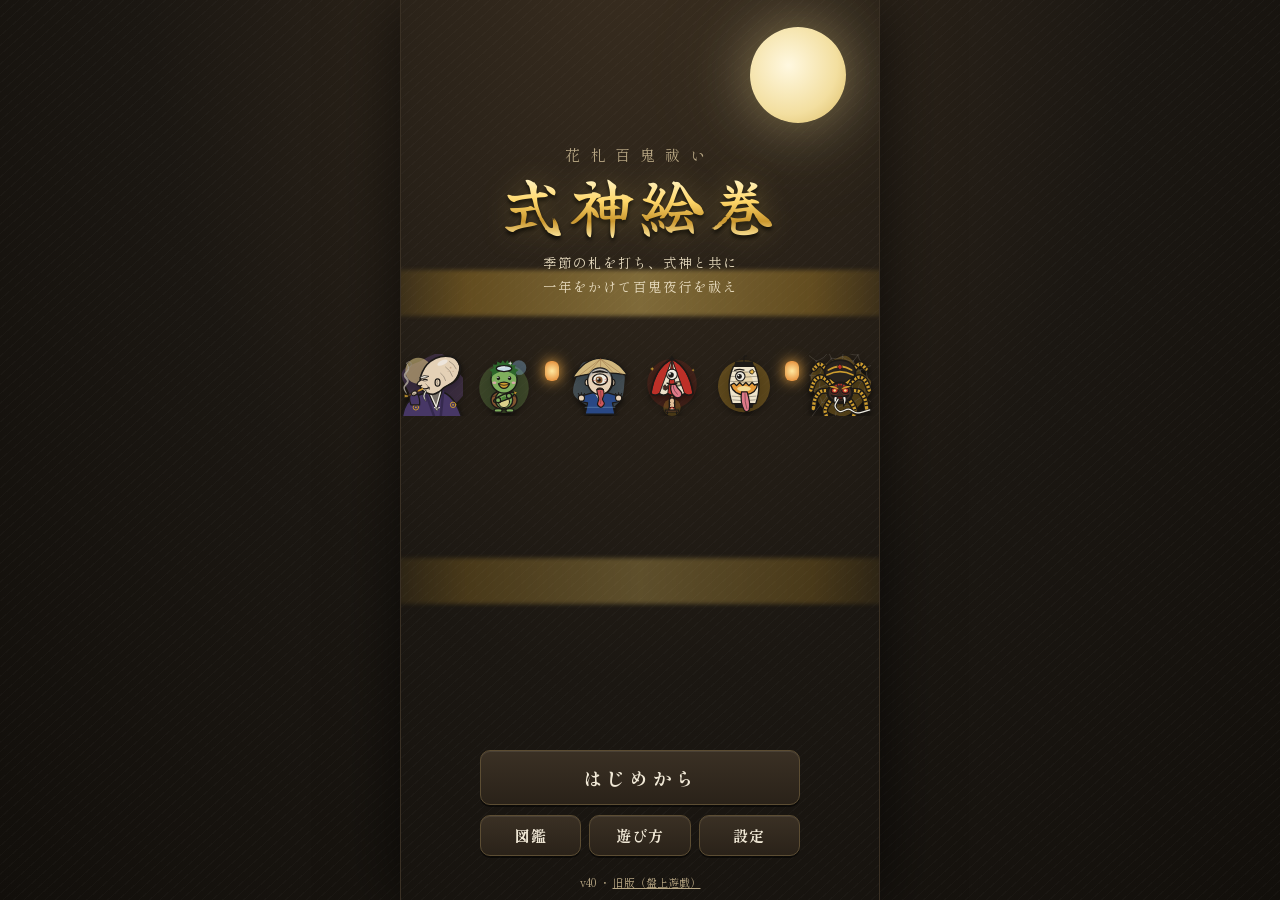
==== commit b64d07bb: "v40 花札百鬼祓い: ジャンルごと作り替え（旧版は classic/ に保存） 盤上遊戯（カルドセプト系）から「花札の役で妖を祓うローグライト」へ全面刷新。 - 一年十二か月＝十二の祓い。役は月の役" ====
--- a/index.html
+++ b/index.html
@@ -3,119 +3,134 @@
 <head>
 <meta charset="UTF-8">
 <meta name="viewport" content="width=device-width, initial-scale=1.0, viewport-fit=cover, user-scalable=no">
-<title>式神絵巻 — 式神召喚×絵巻盤上遊戯</title>
-<!-- ?v= はキャッシュ避け。スマホのブラウザは css/js を強く握り続けるため、
-     更新したら必ずこの番号を上げること（上げないと端末に古い版が残り続ける） -->
-<link rel="stylesheet" href="css/style.css?v=31">
+<meta name="theme-color" content="#1b1712">
+<meta name="apple-mobile-web-app-capable" content="yes">
+<meta name="apple-mobile-web-app-status-bar-style" content="black-translucent">
+<title>式神絵巻 — 花札百鬼祓い</title>
+<link rel="icon" type="image/png" href="icons/icon-192.png">
+<link rel="apple-touch-icon" href="icons/icon-180.png">
+<link rel="manifest" href="manifest.webmanifest">
+<!-- ?v= はキャッシュ避け。更新したら必ず番号を上げること（スマホは古い版を握り続ける） -->
+<link rel="stylesheet" href="css/style.css?v=40">
 </head>
 <body>
-<header>
-  <h1>✦ 式神絵巻 ✦</h1>
-  <!-- v28: ヘッダーは「常に横一行」に収める。ズーム枠はゲーム中だけ出し（タイトルでは無意味）、
-       🗑捨札は下の #view-toggles（📜ログ・🗺マップと同列）へ移した -->
-  <div class="header-right">
-    <div id="zoom-ctrl" title="盤面を拡大／縮小（Ctrl+マウスホイール・2本指ピンチでも可）">
-      <button id="zoom-out" class="btn small" title="盤面を縮小">－</button>
-      <button id="zoom-label" class="btn small" title="等倍に戻す">100%</button>
-      <button id="zoom-in" class="btn small" title="盤面を拡大">＋</button>
-      <button id="zoom-fit" class="btn small" title="盤面全体が画面に収まる倍率に調整する">⛶<span class="lbl"> 全体</span></button>
+<div id="app">
+
+  <!-- ===== タイトル ===== -->
+  <section id="scr-title" class="screen">
+    <div class="title-sky">
+      <div class="moon"></div>
+      <div class="kasumi k1"></div><div class="kasumi k2"></div>
     </div>
-    <button id="surrender-btn" class="btn small danger hidden" title="自分の番で賽を振る前にゲームを投了できます">🏳<span class="lbl"> 投了</span></button>
-    <button id="mute-btn" class="btn small" title="効果音のオン/オフ">🔊</button>
-    <button id="bgm-btn" class="btn small" title="BGMのオン/オフ（和風チップチューンを自動生成）">🎵</button>
-    <button id="help-btn" class="btn small" title="遊び方">❓<span class="lbl"> 遊び方</span></button>
-  </div>
-</header>
+    <div class="title-block">
+      <div class="title-sub">花札百鬼祓い</div>
+      <h1 class="title-main"><span>式</span><span>神</span><span>絵</span><span>巻</span></h1>
+      <p class="title-flavor">季節の札を打ち、式神と共に<br>一年をかけて百鬼夜行を祓え</p>
+    </div>
+    <div id="parade" class="parade"></div>
+    <div class="title-menu">
+      <button id="btn-continue" class="btn big gold hidden">続きから</button>
+      <button id="btn-new" class="btn big">はじめから</button>
+      <div class="title-row">
+        <button id="btn-book" class="btn">図鑑</button>
+        <button id="btn-howto" class="btn">遊び方</button>
+        <button id="btn-settings" class="btn">設定</button>
+      </div>
+    </div>
+    <div class="title-foot">v40 ・ <a href="classic/" class="dim-link">旧版（盤上遊戯）</a></div>
+  </section>
 
-<!-- 上部固定の情報エリア（v27）: 盤面に「重ねない」ためフロー配置にしてある。
-     ・#pstrips  … プレイヤー3名分の圧縮情報窓（👥で表示/非表示・クリックで詳細）
-     ・#hud-bar  … 対戦情報（ステージ/ラウンド/首位）＋メッセージ＋表示トグル -->
-<div id="hud-top">
-  <div id="pstrips">
-    <div class="pstrip" id="panel-0"></div>
-    <div class="pstrip" id="panel-1"></div>
-    <!-- 3人目（⚔三つ巴のときだけ表示。それ以外は .unused で非表示） -->
-    <div class="pstrip unused" id="panel-2"></div>
-  </div>
-  <div id="hud-bar">
-    <div id="round-info"></div>
-    <div id="message">ようこそ</div>
-    <!-- v28: 🃏手札トグルは親指の届く操作ドック（賽の上）へ移動。
-         代わりに🗑捨札をここへ入れ、「見るための窓」を1列にまとめた -->
-    <div id="view-toggles">
-      <button id="view-panels" class="vt" title="上部の情報窓（3名分）を表示／非表示">👥</button>
-      <button id="view-log" class="vt" title="📜ログを表示／非表示">📜</button>
-      <button id="view-map" class="vt" title="🗺 マップ確認モード（情報窓・ログ・手札を一時的に隠してマス目を優先表示）">🗺</button>
-      <button id="discard-btn" class="vt" title="両者の捨てカードを確認する">🗑</button>
+  <!-- ===== 陰陽師えらび ===== -->
+  <section id="scr-select" class="screen">
+    <header class="scr-head"><button class="btn icon back" data-back="title">‹</button><h2>陰陽師をえらぶ</h2></header>
+    <div id="om-list" class="om-list"></div>
+  </section>
+
+  <!-- ===== 絵巻（月の地図） ===== -->
+  <section id="scr-emaki" class="screen">
+    <div class="topbar" id="emaki-top"></div>
+    <div id="emaki-scroll" class="emaki-scroll"><div id="emaki-strip" class="emaki-strip"></div></div>
+    <div id="emaki-panel" class="emaki-panel"></div>
+  </section>
+
+  <!-- ===== 祓い（対局） ===== -->
+  <section id="scr-round" class="screen">
+    <div class="topbar" id="round-top"></div>
+    <div id="yokai-bar" class="yokai-bar"></div>
+    <div id="shiki-row" class="shiki-row"></div>
+    <div id="field" class="field">
+      <div id="played" class="played"></div>
+      <div id="calc" class="calc">
+        <div id="yaku-chips" class="yaku-chips"></div>
+        <div class="calc-box"><span id="c-bun" class="c-bun">0</span><span class="c-x">×</span><span id="c-bai" class="c-bai">0</span></div>
+        <div id="c-total" class="c-total"></div>
+      </div>
+      <div id="toast-area" class="toast-area"></div>
+      <div id="pile" class="pile"></div>
     </div>
-  </div>
+    <div id="fu-row" class="fu-row"></div>
+    <div id="hand" class="hand"></div>
+    <div class="actions">
+      <button id="btn-discard" class="btn act discard">流す<small id="n-discard"></small></button>
+      <div class="sorters">
+        <button id="btn-sort" class="btn small">月順</button>
+        <button id="btn-deck" class="btn small">山札</button>
+      </div>
+      <button id="btn-play" class="btn act play">打つ<small id="n-play"></small></button>
+    </div>
+  </section>
+
+  <!-- ===== 夜市 ===== -->
+  <section id="scr-shop" class="screen">
+    <div class="topbar" id="shop-top"></div>
+    <div id="shop-shiki" class="shiki-row"></div>
+    <div id="shop-fu" class="fu-row shop-furow"></div>
+    <div class="shop-body" id="shop-body"></div>
+    <div class="actions shop-actions">
+      <button id="btn-reroll" class="btn act">めくり直し<small id="n-reroll"></small></button>
+      <button id="btn-leave" class="btn act play">次の月へ ›</button>
+    </div>
+  </section>
+
+  <!-- ===== 一年の終わり／結び ===== -->
+  <section id="scr-end" class="screen">
+    <div id="end-body" class="end-body"></div>
+  </section>
+
+  <!-- ===== 図鑑 ===== -->
+  <section id="scr-book" class="screen">
+    <header class="scr-head"><button class="btn icon back" data-back="title">‹</button><h2>図鑑</h2></header>
+    <div class="tabs" id="book-tabs">
+      <button class="tab on" data-tab="shiki">式神</button>
+      <button class="tab" data-tab="yaku">役と歌</button>
+      <button class="tab" data-tab="yokai">妖</button>
+      <button class="tab" data-tab="fuda">札</button>
+    </div>
+    <div id="book-body" class="book-body"></div>
+  </section>
+
 </div>
 
-<main>
-  <div id="board-wrap">
-    <div id="board-inner">
-      <svg id="board" viewBox="0 0 700 700" xmlns="http://www.w3.org/2000/svg"></svg>
-    </div>
-  </div>
-  <!-- 📜ログ: 広い画面では盤面の右に並べて「盤面に重ねない」。狭い画面だけ左下のフローティングになる -->
-  <div id="win-log" class="hud-win"><div id="log"></div><button class="win-close" title="一時的に隠す（👥📜のトグルで戻せます）">✕</button></div>
-</main>
+<!-- 重ね窓（詳細・精算・文箱・遊び方など） -->
+<div id="modal" class="modal hidden"><div class="modal-card" id="modal-card"></div></div>
+<div id="overlay" class="overlay hidden"></div>
+<div id="fx-layer" class="fx-layer"></div>
 
-<!-- 下段: 手札 ＋ 操作ドック（賽）。ここもフロー配置＝盤面に重ならない -->
-<div id="bottom-bar">
-  <div id="win-hand" class="hud-win framed">
-    <div class="win-head"><span id="hand-count"></span></div>
-    <!-- 手札は矢印ボタンで1枚ずつ送れる（スマホでスワイプすると戻るジェスチャーと衝突するため） -->
-    <div id="hand-row">
-      <button id="hand-prev" class="hand-arrow hidden" title="手札を左へ送る">◀</button>
-      <div id="hand"></div>
-      <button id="hand-next" class="hand-arrow hidden" title="手札を右へ送る">▶</button>
-    </div>
-    <button class="win-close" title="一時的に隠す（🃏のトグルで戻せます）">✕</button>
-  </div>
-  <!-- 操作ドック（v27）: 盤面中央にあった 🎲 と操作ボタンをここへ集約。
-       賽は「出目の表示」と「振るボタン」を同じ丸い場所に重ねてある -->
-  <div id="ctrl-dock">
-    <button id="action-btn" class="btn primary hidden"></button>
-    <!-- v28: 🃏手札の開閉は賽のすぐ上。手札を畳んで盤面を見る→すぐ戻す、が片手で完結する -->
-    <button id="view-hand" class="vt dock-vt" title="🃏手札を大きく／小さく（折りたたみ）">🃏</button>
-    <div id="dice-slot" title="直前の出目">
-      <div id="dice">🎲</div>
-      <button id="roll-btn" class="hidden" title="賽を振る（Space / Enter キーでも振れます）">
-        <span class="rb-face">🎲</span><span class="rb-lbl">振る</span>
-      </button>
-    </div>
-  </div>
-</div>
-
-<!-- ポップアップ通知（ui.js toast）: 呪術の効果・機能停止など「影響のあった出来事」を
-     画面上部に短く出してすぐ消す。📜ログを閉じて遊んでいても気づけるようにするため。
-     pointer-events:none なので盤面やダイアログの操作を邪魔しない -->
-<div id="toast-stack"></div>
-
-<div id="overlay">
-  <div id="dialog"></div>
-</div>
-
-<!-- バトルのカットイン演出（フルスクリーン・⏩でスキップ可）。中身は openBattleView が生成する -->
-<div id="battle-cutin" class="hidden"></div>
-
-<!-- ダイアログを一旦閉じて盤面/手札を確認しているときに表示する「選択に戻る」ボタン -->
-<button id="peek-restore" class="hidden">▲ 選択ウインドウに戻る</button>
-
-<script src="js/sfx.js?v=31"></script>
-<script src="js/bgm.js?v=31"></script>
-<script src="js/profile.js?v=31"></script>
-<script src="js/cards.js?v=31"></script>
-<script src="js/art.js?v=31"></script>
-<script src="js/stages.js?v=31"></script>
-<script src="js/chars.js?v=31"></script>
-<script src="js/weekly.js?v=31"></script>
-<script src="js/state.js?v=31"></script>
-<script src="js/battle.js?v=31"></script>
-<script src="js/ai.js?v=31"></script>
-<script src="js/ui.js?v=31"></script>
-<script src="js/collection.js?v=31"></script>
-<script src="js/main.js?v=31"></script>
+<script src="js/data.js?v=40"></script>
+<script src="js/score.js?v=40"></script>
+<script src="js/run.js?v=40"></script>
+<script src="js/art-hana.js?v=40"></script>
+<script src="js/art-shiki.js?v=40"></script>
+<script src="js/art-yokai.js?v=40"></script>
+<script src="js/art.js?v=40"></script>
+<script src="js/bgm.js?v=40"></script>
+<script src="js/sfx.js?v=40"></script>
+<script src="js/profile.js?v=40"></script>
+<script src="js/ui.js?v=40"></script>
+<script src="js/main.js?v=40"></script>
+<script>
+  // 開発用: ?sim=1 のときだけ検証ボットを読み込む
+  if (/[?&]sim=1/.test(location.search)) { const s = document.createElement("script"); s.src = "js/sim.js?v=" + Date.now(); document.body.appendChild(s); }
+</script>
 </body>
 </html>
--- a/css/style.css
+++ b/css/style.css
@@ -1,1783 +1,638 @@
 /* ============================================================
-   式神絵巻 — スタイル（和紙×墨×金泥の「夜の絵巻」テーマ）
-   設計意図: 盤面SVGとカードアートは暗色前提のため、真っ白な和紙ではなく
-   「夜、灯りの下で広げた絵巻」＝墨がかった焦げ茶の揉み紙を地にする。
-   役割: 墨（地・枠）／金泥（題字・強調・帯）／朱（決定ボタン・危険）／藍（情報・呪術系）。
-   題字・見出しのみ明朝（--serif）、本文は可読性優先で現行ゴシックを維持。
-   レイアウト・サイズ・メディアクエリは旧版から変更しない（色・フォント・飾りのみ）。
+   式神絵巻 — 花札百鬼祓い（v40〜）
+   「夜、灯りの下で広げた絵巻」: 墨の地・生成りの紙・金泥・朱。
+   スマホ縦画面が主役（#app は最大幅 480px の1列）。
    ============================================================ */
+@import url("https://fonts.googleapis.com/css2?family=Shippori+Mincho+B1:wght@500;700;800&family=Yuji+Syuku&display=swap");
+
 * { margin: 0; padding: 0; box-sizing: border-box; }
-
-/* スマホ: ダブルタップ拡大を無効化（連打操作を速く）。パン・ピンチは要素側で制御 */
-* { touch-action: manipulation; }
-/* スマホ: ゲーム中のプルリフレッシュ（引っ張って更新）と端のバウンスを防止 */
-html, body { overscroll-behavior: none; }
+* { touch-action: manipulation; -webkit-tap-highlight-color: transparent; }
+html, body { overscroll-behavior: none; height: 100%; }
 
 :root {
-  --bg: #1b1712;      /* 墨がかった焦げ茶（夜の絵巻の地） */
-  --bg2: #262019;     /* ひとつ明るい和紙の陰 */
-  --panel: #2e2820;   /* パネル・ボタンの地 */
-  --border: #5c4d33;  /* 揉み紙の折り目色の枠線 */
-  --text: #f0e8d6;    /* 生成りの文字色 */
-  --dim: #bfae8c;     /* 薄茶の補足文字 */
-  --gold: #ffd76a;    /* 金泥（強調・題字） */
-  --p0: #5b9bd8;      /* 藍（プレイヤー1） */
-  --p1: #e8604a;      /* 朱（プレイヤー2） */
-  --serif: "Yu Mincho", "Hiragino Mincho ProN", "BIZ UDMincho", serif;
+  --ink: #1b1712;
+  --ink2: #241e17;
+  --panel: #2e261d;
+  --line: #5c4d33;
+  --paper: #f3e9d2;
+  --paper2: #e6d8b8;
+  --text: #f0e8d6;
+  --dim: #b8a784;
+  --gold: #ffd76a;
+  --gold2: #d9a531;
+  --shu: #c8322a;
+  --ai: #2b4c8c;
+  --bun: #5fa8e8;   /* 文（青） */
+  --bai: #ef5a45;   /* 倍（朱） */
+  --serif: "Shippori Mincho B1", "Yu Mincho", "Hiragino Mincho ProN", "BIZ UDMincho", serif;
+  --brush: "Yuji Syuku", "Shippori Mincho B1", "Yu Mincho", serif;
+  --cw: 58px;       /* 手札の札の幅（JSが画面幅から決める） */
+  --sw: 56px;       /* 式神の枠の大きさ */
+  --safe-b: env(safe-area-inset-bottom, 0px);
 }
 
 body {
-  /* 揉み紙の繊維（斜めの極細ライン）＋上からの灯りのグラデで和紙の質感を出す */
   background:
-    repeating-linear-gradient(-42deg, #ffffff04 0 1px, transparent 1px 7px),
-    radial-gradient(ellipse at 50% 0%, #332a1f 0%, var(--bg) 60%);
+    repeating-linear-gradient(-42deg, #ffffff05 0 1px, transparent 1px 7px),
+    radial-gradient(ellipse at 50% -10%, #3a2e20 0%, var(--ink) 55%, #120f0b 100%);
   color: var(--text);
-  font-family: "Yu Gothic UI", "Meiryo", sans-serif;
-  /* v27: 画面ぴったりの高さに固定する。上部エリアと下段（手札＋ダイス）をフロー配置にしたので、
-     高さが可変（min-height）だとページ全体が縦に伸びて下段が画面外へ出てしまう。
-     余った分は盤面（main）が受け持ち、盤面だけが内側でスクロール／ズームする */
+  font-family: var(--serif);
+  overflow: hidden;
+  user-select: none;
+  -webkit-user-select: none;
+}
+button { font-family: inherit; color: inherit; }
+
+#app {
+  position: relative;
+  max-width: 480px;
+  margin: 0 auto;
   height: 100vh;
-  height: 100dvh; /* スマホのアドレスバー伸縮に追従（非対応ブラウザは上の100vhが有効） */
+  height: 100dvh;
   overflow: hidden;
-  display: flex;
+  box-shadow: 0 0 60px #000a;
+}
+@media (min-width: 520px) {
+  #app { border-left: 1px solid #3a3024; border-right: 1px solid #3a3024; }
+}
+
+.hidden { display: none !important; }
+.dim { color: var(--dim); }
+.dim-link { color: var(--dim); }
+
+/* ---------- 画面 ---------- */
+.screen {
+  position: absolute; inset: 0;
+  display: none;
   flex-direction: column;
-  user-select: none;
-  -webkit-tap-highlight-color: transparent; /* タップ時の灰色フラッシュを消す */
-}
-
-header {
-  display: flex;
-  align-items: center;
-  justify-content: space-between;
-  gap: 10px;
-  padding: 8px 18px 5px;
-  flex: none;
-}
-h1 {
-  font-family: var(--serif); /* 題字は明朝＋金の箔感 */
-  font-weight: bold;
-  font-size: 21px;
-  letter-spacing: 5px;
-  white-space: nowrap;
-  /* 金彩のグラデーション文字 */
-  background: linear-gradient(180deg, #fff3c4 10%, #ffd76a 45%, #c9962e 75%, #ffe9a0);
-  -webkit-background-clip: text;
-  background-clip: text;
-  color: transparent;
-  filter: drop-shadow(0 0 10px #ffd76a44) drop-shadow(0 2px 2px #000);
-}
-/* v28: 折り返さない（nowrap）。狭い画面ではボタンが縮んで詰まるが、決して2段にはしない
-   ＝ヘッダーが2段になると盤面の高さを50px前後も食ってしまうため */
-.header-right { display: flex; align-items: center; gap: 8px; flex-wrap: nowrap; justify-content: flex-end; min-width: 0; }
-.btn.small { padding: 4px 12px; font-size: 12.5px; border-radius: 8px; white-space: nowrap; }
-/* ズーム枠はゲーム中だけ（タイトル画面には盤面が無いので出しても意味がない＝その分ヘッダーが空く） */
-#zoom-ctrl { display: none; align-items: center; gap: 4px; }
-body.in-game #zoom-ctrl { display: flex; }
-#zoom-ctrl .btn.small { padding: 4px 10px; }
-#zoom-label { min-width: 54px; text-align: center; color: var(--dim); }
-
-/* ============================================================
-   上部固定エリア（v27）— 情報窓3名分 ＋ 対戦情報 ＋ 表示トグル
-   ------------------------------------------------------------
-   v26までは4隅にフローティングの情報窓を置いていたため盤面が隠れていた。
-   v27では上部エリア・下段（手札＋ダイス）をどちらも「フロー配置」にして、
-   盤面（main）と物理的に重ならないようにしてある。
-   ＝盤面の上に乗るのはダイアログ・通知・吹き出しだけ（いずれも一時的）。
-   ============================================================ */
-#hud-top {
-  display: none; /* タイトル画面では出さない。ゲーム中だけ body.in-game で表示 */
-  flex: none;
-  flex-direction: column;
-  gap: 4px;
-  padding: 0 12px 4px;
-}
-body.in-game #hud-top { display: flex; }
-
-/* 3名分の圧縮情報窓（横並び・等幅）。2人対戦では2列にして1枚あたりを広く使う */
-#pstrips {
-  display: grid;
-  grid-template-columns: repeat(3, minmax(0, 1fr));
-  gap: 8px;
-  width: 100%;
-  max-width: min(100%, 1160px);
-  margin: 0 auto;
-}
-#pstrips.n2 { grid-template-columns: repeat(2, minmax(0, 1fr)); max-width: min(100%, 780px); }
-#pstrips.hidden { display: none !important; }
-.pstrip {
-  position: relative;
-  min-width: 0;
-  background: rgba(46, 40, 31, 0.94);
-  border: 1px solid var(--border);
-  border-left: 3px solid var(--pc, var(--border));
-  border-radius: 10px;
-  padding: 5px 9px 6px;
-  box-shadow: 0 4px 14px #0007;
-  cursor: pointer;
-  transition: border-color 0.3s, box-shadow 0.3s;
-}
-.pstrip:hover { border-color: var(--gold); }
-.pstrip.unused { display: none !important; } /* この対戦では使わない3人目 */
-.pstrip.active { border-color: var(--gold); box-shadow: 0 0 13px #ffd76a44; }   /* 手番 */
-.pstrip.reached { border-color: var(--gold); box-shadow: 0 0 16px #ffd76a55; }  /* ⚑凱旋リーチ */
-.pstrip.dead { opacity: 0.45; }
-.ps-top { display: flex; align-items: center; gap: 5px; font-size: 13.5px; font-weight: bold; line-height: 1.2; }
-.ps-name { min-width: 0; overflow: hidden; text-overflow: ellipsis; white-space: nowrap; }
-.ps-magic { flex: none; color: var(--gold); font-size: 12px; white-space: nowrap; }
-.ps-mid { display: flex; align-items: center; gap: 7px; margin: 2px 0 1px; }
-.ps-assets { flex: none; font-size: 12px; line-height: 1.2; white-space: nowrap; }
-.ps-assets b { color: var(--gold); }
-.ps-bar { flex: 1; min-width: 24px; height: 5px; background: #1b1712; border-radius: 3px; overflow: hidden; }
-.ps-bar div { height: 100%; border-radius: 3px; transition: width 0.4s; }
-.ps-meta { display: flex; align-items: center; gap: 8px; font-size: 10.5px; line-height: 1.3; color: var(--dim); white-space: nowrap; overflow: hidden; }
-.ps-meta .ps-gap { margin-left: auto; }
-.pstrip .p-rank { font-size: 11.5px; padding: 0 5px; }
-.pstrip .p-face { margin-right: 0; vertical-align: -4px; }
-
-/* 対戦情報（左）／メッセージ（中央）／表示トグル（右） */
-#hud-bar { display: flex; align-items: center; gap: 10px; min-height: 26px; }
-#round-info {
-  flex: 0 1 auto;
-  color: var(--dim);
-  font-size: 12.5px;
-  white-space: nowrap;
-  overflow: hidden;
-  text-overflow: ellipsis;
-}
-#message {
-  flex: 1;
-  min-width: 0;
-  text-align: center;
-  font-size: 14.5px;
-  font-weight: bold;
-  color: var(--gold);
-  text-shadow: 0 2px 8px #000;
-  white-space: nowrap;
-  overflow: hidden;
-  text-overflow: ellipsis;
-}
-/* 表示トグル（👥情報窓 / 📜ログ / 🃏手札 / 🗺マップ確認）。隠している間は暗くなる */
-#view-toggles { display: none; flex: none; gap: 4px; }
-body.in-game #view-toggles { display: flex; }
-.vt {
-  width: 34px;
-  height: 28px;
-  background: var(--panel);
-  color: var(--text);
-  border: 1px solid var(--border);
-  border-radius: 8px;
-  font-size: 14px;
-  font-family: inherit;
-  cursor: pointer;
-  padding: 0;
-  transition: all 0.15s;
-}
-.vt:hover { border-color: var(--gold); }
-.vt.off { opacity: 0.38; }                                        /* 非表示中 */
-.vt.on { border-color: var(--gold); box-shadow: 0 0 10px #ffd76a55; background: #4a3a12; } /* マップ確認モード中 */
-/* v28: 操作ドックに置いた🃏手札トグル。ダイスと同じ幅で縦に積み、親指の定位置に収める */
-.vt.dock-vt {
-  width: 74px;
-  height: 30px;
-  font-size: 15px;
-  background: rgba(46, 40, 31, 0.94);
-  box-shadow: 0 4px 14px #0007;
-}
-
-main {
-  flex: 1;
-  display: flex;
-  gap: 8px;
-  padding: 2px 12px 4px;
-  min-height: 0;
-}
-
-/* ---------- 盤面 ---------- */
-#board-wrap {
-  flex: 1;
-  min-width: 0;
-  display: flex;
-  /* 拡大時にはみ出した盤面をスクロールで見られるようにする（safe=先頭が切れないよう配置） */
-  justify-content: safe center;
-  align-items: safe center;
-  overflow: auto;
-  padding: 4px;
-  /* 絵巻の余白: 左右に紙の陰り＋上下に金泥の極細ラインで「開いた巻物」の気配を出す */
-  background:
-    linear-gradient(90deg, #00000038, transparent 26px, transparent calc(100% - 26px), #00000038),
-    radial-gradient(ellipse at 50% 42%, #2a2316 0%, #211b11 78%);
-  border-radius: 8px;
-  box-shadow: inset 0 1px 0 #c9a24d2e, inset 0 -1px 0 #c9a24d2e;
-  /* スマホ: 1本指スクロールは許可しつつ、2本指ピンチは自前のズーム処理（main.js）へ渡す */
-  touch-action: pan-x pan-y;
-}
-/* SVGとHUDを同じ箱に入れ、HUDの%座標が盤面基準になるようにする */
-#board-inner {
-  position: relative;
-  flex: none;
-}
-#board {
-  display: block;
-  /* 等倍（100%）＝盤面エリアの高さぴったり。--board-base は ui.js syncHudMetrics が実測して入れる
-     （情報窓・手札の開閉で盤面エリアの高さが変わるため。未設定の環境でも 66vh で破綻しない）。
-     --zoom（ズームボタン/Ctrl+ホイール/ピンチ）でここから拡大縮小する */
-  height: calc(var(--board-base, 66vh) * var(--zoom, 1));
-  aspect-ratio: 1;
-}
-.tile .t-shape { transition: stroke 0.2s; }
-
-/* ============================================================
-   下段（v27）— 手札 ＋ 操作ドック（ダイス）
-   v26までは 🎲 と操作ボタンが盤面中央（#center-hud）にあり、中央のマスを隠していた。
-   v27では下段の右端＝親指の届く位置へ移し、盤面の上から完全に外した。
-   ============================================================ */
-#bottom-bar {
-  display: none;
-  flex: none;
-  align-items: flex-end;
-  justify-content: center;
-  gap: 8px;
-  padding: 0 10px calc(8px + env(safe-area-inset-bottom, 0px));
-}
-body.in-game #bottom-bar { display: flex; }
-
-#ctrl-dock { flex: none; display: flex; flex-direction: column; align-items: center; gap: 6px; }
-/* ダイスの丸い定位置。「直前の出目の表示」と「振るボタン」を同じ場所に重ねてある
-   ＝重要なアイコンなので小さくせず、かつ盤面には重ならない */
-#dice-slot {
-  position: relative;
-  width: 74px;
-  height: 74px;
-  border-radius: 50%;
-  background: radial-gradient(circle at 35% 28%, #3d3427, #262013 72%);
-  border: 2px solid var(--border);
-  box-shadow: 0 6px 20px #000a, inset 0 0 16px #0009;
-  display: flex;
-  align-items: center;
-  justify-content: center;
-}
-#dice {
-  font-size: 34px;
-  font-weight: bold;
-  color: #fff;
-  line-height: 1;
-  text-shadow: 0 3px 10px #000;
-  transition: transform 0.1s;
-}
-#dice.rolling { transform: scale(1.15) rotate(8deg); }
-/* 振るボタン（ダイス待ちのときだけ出目表示の上に重なる。金の脈動で「押すところ」を示す） */
-#roll-btn {
-  position: absolute;
-  inset: -4px;
-  border-radius: 50%;
-  border: 2px solid var(--gold);
-  background: radial-gradient(circle at 35% 28%, #b08c2c, #6b520f 72%);
-  color: #fff;
-  font-family: inherit;
-  cursor: pointer;
-  padding: 0;
-  display: flex;
-  flex-direction: column;
-  align-items: center;
-  justify-content: center;
-  gap: 1px;
-  animation: rollPulse 1.7s ease-out infinite;
-}
-#roll-btn:hover { filter: brightness(1.18); }
-#roll-btn.hidden { display: none !important; }
-.rb-face { font-size: 27px; line-height: 1; filter: drop-shadow(0 2px 3px #000); }
-.rb-lbl { font-size: 10.5px; font-weight: bold; letter-spacing: 1px; }
-@keyframes rollPulse {
-  0%        { box-shadow: 0 0 0 0 #ffd76aaa, 0 6px 20px #000a; }
-  70%, 100% { box-shadow: 0 0 0 13px #ffd76a00, 0 6px 20px #000a; }
-}
-/* ダイス以外のメイン操作（▶次へ等）はドックの上に小さめのピルで出す */
-#ctrl-dock #action-btn { max-width: 160px; font-size: 13px; padding: 8px 14px; white-space: normal; }
+  padding-bottom: var(--safe-b);
+}
+.screen.on { display: flex; animation: fadeIn .35s ease; }
+@keyframes fadeIn { from { opacity: 0; } to { opacity: 1; } }
+
+.scr-head { display: flex; align-items: center; gap: 10px; padding: 12px 12px 6px; flex: none; }
+.scr-head h2 { font-size: 20px; letter-spacing: 4px; color: var(--gold); font-weight: 800; }
 
 /* ---------- ボタン ---------- */
 .btn {
-  background: var(--panel);
-  color: var(--text);
-  border: 1px solid var(--border);
+  background: linear-gradient(180deg, #3a3024, #2a2219);
+  border: 1px solid var(--line);
   border-radius: 10px;
-  padding: 10px 22px;
+  padding: 10px 16px;
   font-size: 15px;
-  font-family: inherit;
+  font-weight: 700;
+  letter-spacing: 1px;
   cursor: pointer;
-  transition: all 0.15s;
-  white-space: nowrap;
-}
-.btn:hover { border-color: var(--gold); color: var(--gold); }
-.btn.primary {
-  /* 朱印風: 決定ボタンは朱塗り＋金の縁 */
-  background: linear-gradient(180deg, #a8402a, #7e2b1a);
-  border-color: var(--gold);
-  color: #fff;
-  font-weight: bold;
-  box-shadow: 0 0 14px #e8604a44;
-  text-shadow: 0 1px 2px #00000088;
-}
-.btn.primary:hover { filter: brightness(1.2); color: #fff; }
-.btn.danger { color: #ff9a9a; border-color: #a04a4a; }
-.btn.danger:hover { background: #4a2020; color: #ffb3b3; border-color: #ff6b6b; }
-.hidden { display: none !important; }
-/* ゲーム中だけ表示するヘッダーボタン（捨札確認など）。タイトル画面では隠す */
-/* （v28で .in-game-only の利用箇所は無くなった。🗑捨札は #view-toggles、
-    ズーム枠は #zoom-ctrl 自身が body.in-game で切り替わる） */
-
-/* ---------- ログ／手札のウィンドウ ---------- */
-/* 既定（タイトル画面など）は非表示。ゲーム中だけ body.in-game で表示する。
-   v27: どちらもフロー配置（ログは広い画面では盤面の右／手札は下段）＝盤面に重ならない。
-   狭い画面のログだけは例外的にフローティング（下の @media (max-width: 980px) 参照） */
-.hud-win { display: none; position: relative; }
-body.in-game .hud-win { display: block; }
-body.in-game .hud-win.hidden { display: none !important; }
-.hud-win.framed {
-  background: rgba(42, 35, 26, 0.94);
-  border: 1px solid var(--border);
-  border-radius: 12px;
-  padding: 8px 10px 10px;
-  box-shadow: 0 8px 28px #000a;
-  backdrop-filter: blur(3px);
-}
-/* 📜ログ: 広い画面では盤面の右の余白（正方形の盤面では必ず余る）に縦長で並べる */
-#win-log { flex: none; width: 258px; align-self: stretch; }
-body.in-game #win-log { display: flex; flex-direction: column; }
-/* 🃏手札: 下段の中央。狭い画面では縮んでカードが横スクロールになる */
-#win-hand { flex: 1 1 auto; min-width: 0; max-width: min(96vw, 940px); }
-/* 各ウィンドウ右上の「✕」（一時的に隠す。上部バーのトグルで戻せる） */
-.win-close {
-  position: absolute;
-  top: -9px;
-  right: -9px;
-  width: 22px;
-  height: 22px;
-  line-height: 20px;
-  text-align: center;
+  box-shadow: 0 2px 0 #0008, inset 0 1px 0 #ffffff14;
+  transition: transform .08s, filter .15s;
+}
+.btn:active { transform: translateY(2px); box-shadow: 0 0 0 #0008; }
+.btn:disabled, .btn.off { opacity: .38; pointer-events: none; }
+.btn.big { font-size: 19px; padding: 13px 20px; letter-spacing: 4px; }
+.btn.small { padding: 5px 10px; font-size: 12.5px; border-radius: 8px; }
+.btn.icon { width: 38px; height: 38px; padding: 0; font-size: 22px; line-height: 1; }
+.btn.gold { background: linear-gradient(180deg, #e8c060, #b88a2a); color: #2a1a05; border-color: #f7dd8e; }
+.btn.play, .btn.shu { background: linear-gradient(180deg, #d8483a, #9e2319); border-color: #f08070; color: #fff5ec; }
+.btn.discard, .btn.ai { background: linear-gradient(180deg, #3a64b0, #203e78); border-color: #7fa3e0; color: #eef4ff; }
+.btn small { display: block; font-size: 11px; font-weight: 500; opacity: .85; letter-spacing: 0; }
+
+/* ---------- 上の帯（どの画面でも） ---------- */
+.topbar {
+  flex: none;
+  display: flex; align-items: center; gap: 8px;
+  padding: 8px 10px 6px;
+  font-size: 13px;
+  border-bottom: 1px solid #ffffff10;
+  background: linear-gradient(180deg, #0006, transparent);
+}
+.tb-month {
+  display: flex; align-items: center; gap: 6px;
+  font-weight: 800; font-size: 15px; letter-spacing: 1px;
+}
+.tb-month .plant { display: inline-flex; width: 26px; height: 26px; border-radius: 50%; align-items: center; justify-content: center;
+  font-size: 14px; color: #fff; border: 1.5px solid #ffffff55; }
+.tb-month small { font-size: 10.5px; color: var(--dim); font-weight: 500; display: block; letter-spacing: 0; }
+.tb-spacer { flex: 1; }
+.tb-zeni { display: flex; align-items: center; gap: 4px; font-weight: 800; font-size: 16px; color: var(--gold); }
+.tb-zeni .coin { vertical-align: -2px; }
+.tb-menu { width: 32px; height: 32px; font-size: 18px; padding: 0; border-radius: 8px; }
+.tb-stat { text-align: center; line-height: 1.1; }
+.tb-stat b { display: block; font-size: 16px; }
+.tb-stat small { font-size: 10px; color: var(--dim); }
+
+/* ---------- 妖の帯 ---------- */
+.yokai-bar {
+  flex: none;
+  display: flex; align-items: center; gap: 10px;
+  padding: 6px 10px;
+  position: relative;
+}
+.yokai-bar .yp {
+  width: 58px; height: 58px; flex: none;
   border-radius: 50%;
-  background: var(--panel);
-  color: var(--dim);
-  border: 1px solid var(--border);
-  font-size: 12px;
+  background: radial-gradient(circle at 50% 40%, #f3e9d2, #cdbb93);
+  border: 2px solid #1d1a17; box-shadow: 0 0 0 2px #7a6644, 0 3px 8px #000a;
+  overflow: hidden;
+}
+.yokai-bar.boss .yp { box-shadow: 0 0 0 2px var(--shu), 0 0 14px #c8322a88; }
+.yokai-bar.final .yp { box-shadow: 0 0 0 2px var(--gold), 0 0 18px #ffd76a88; }
+.yokai-bar .yp svg { width: 100%; height: 100%; }
+.yinfo { flex: 1; min-width: 0; }
+.yname { font-weight: 800; font-size: 15px; letter-spacing: 1px; }
+.yname .ykind { font-size: 10.5px; padding: 1px 6px; border-radius: 4px; margin-left: 6px; background: #ffffff18; vertical-align: 2px; font-weight: 500; }
+.boss .ykind { background: var(--shu); color: #fff; }
+.final .ykind { background: var(--gold2); color: #2a1a05; }
+.yquirk { font-size: 11.5px; color: #f2b8a8; margin-top: 2px; line-height: 1.3; }
+.yquirk.none { color: var(--dim); }
+.yquirk.eaten { text-decoration: line-through; opacity: .7; }
+/* 目標までの帯（霊力の巻物） */
+.goal { margin-top: 5px; display: flex; align-items: center; gap: 6px; font-size: 12px; }
+.goal-bar { flex: 1; height: 10px; border-radius: 5px; background: #0008; border: 1px solid #5c4d3399; overflow: hidden; position: relative; }
+.goal-fill { position: absolute; inset: 0 auto 0 0; width: 0; background: linear-gradient(90deg, #b88a2a, #ffd76a); transition: width .5s cubic-bezier(.2,.8,.3,1); box-shadow: 0 0 10px #ffd76a88; }
+.goal-num { white-space: nowrap; font-weight: 700; }
+.goal-num b { color: var(--gold); font-size: 15px; }
+
+/* ---------- 式神の枠 ---------- */
+.shiki-row {
+  flex: none;
+  display: flex; justify-content: center; gap: 5px;
+  padding: 4px 8px 6px;
+  min-height: calc(var(--sw) + 16px);
+}
+.shiki {
+  position: relative;
+  width: var(--sw); height: calc(var(--sw) + 8px);
+  border-radius: 8px;
+  background: linear-gradient(180deg, #f6eedb, #e3d3ad);
+  border: 2px solid #1d1a17;
+  box-shadow: 0 0 0 1.5px var(--rc, #b9ad93), 0 3px 6px #0009;
   cursor: pointer;
-  padding: 0;
-  z-index: 2;
-}
-.win-close:hover { border-color: var(--gold); color: var(--gold); }
-.win-head { font-size: 12px; color: var(--dim); margin-bottom: 4px; }
-/* 手札の折りたたみ（🃏トグル）: 枚数の帯だけ残して盤面を広く使う */
-body.hand-min #win-hand #hand-row { display: none; }
-body.hand-min #win-hand { padding: 6px 12px; flex: none; }
-body.hand-min #win-hand .win-head { margin-bottom: 0; }
-
-/* ---------- プレイヤー詳細ポップアップ（情報窓のクリックで開く・表示専用） ---------- */
-#info-pop {
-  position: fixed;
-  inset: 0;
-  z-index: 280;
-  display: none;
-  align-items: center;
-  justify-content: center;
-  background: rgba(13, 10, 6, 0.72);
-  padding: 16px;
-  backdrop-filter: blur(2px);
-}
-#info-pop.show { display: flex; }
-.ip-box {
-  background: linear-gradient(180deg, #342c1e, #272013);
-  border: 1px solid var(--border);
-  border-radius: 16px;
-  padding: 16px 18px;
-  max-width: min(94vw, 520px);
-  max-height: 86vh;
-  max-height: 86dvh;
-  overflow-y: auto;
-  box-shadow: 0 18px 50px #000c;
-}
-.ip-name { font-size: 17px; font-weight: bold; margin-bottom: 8px; display: flex; align-items: center; gap: 7px; }
-.ip-lands { margin-top: 10px; border-top: 1px solid var(--border); padding-top: 8px; }
-.ip-land { display: flex; gap: 8px; font-size: 12px; color: #e4dac2; line-height: 1.75; }
-.ip-land .ipl-no { color: var(--dim); min-width: 34px; }
-.ip-land .ipl-toll { margin-left: auto; color: var(--gold); }
-.ip-empty { font-size: 12px; color: var(--dim); }
-
-/* キャラの顔絵（chars.js） */
-.p-face { display: inline-block; vertical-align: -4px; }
-/* 目標資産に到達（⚑凱旋リーチ）＝「あとは本宮へ帰るだけ」を全員に見せる金のバッジ */
-.p-reach {
-  display: inline-block;
+  overflow: visible;
+  transition: transform .15s;
+}
+.shiki .pt { position: absolute; inset: 1px 1px 11px; overflow: hidden; border-radius: 5px; }
+.shiki .pt svg { width: 100%; height: 100%; }
+.shiki .sn { position: absolute; left: 0; right: 0; bottom: 0; height: 12px; font-size: 8.5px; line-height: 12px; text-align: center;
+  background: var(--rc, #b9ad93); color: #1d1a17; font-weight: 800; border-radius: 0 0 5px 5px; white-space: nowrap; overflow: hidden; }
+.shiki .cnt { position: absolute; top: -6px; right: -6px; min-width: 18px; height: 18px; padding: 0 4px; border-radius: 9px;
+  background: var(--shu); color: #fff; font-size: 10px; font-weight: 800; line-height: 18px; text-align: center; border: 1.5px solid #1d1a17; }
+.shiki .bond { position: absolute; top: -6px; left: -6px; width: 18px; height: 18px; border-radius: 50%; background: var(--gold); color: #1d1a17;
+  font-size: 10px; font-weight: 800; line-height: 18px; text-align: center; border: 1.5px solid #1d1a17; }
+.shiki.asleep { filter: grayscale(1) brightness(.6); }
+.shiki.asleep::after { content: "眠"; position: absolute; inset: 0; display: flex; align-items: center; justify-content: center; font-size: 22px; color: #fff; text-shadow: 0 0 6px #000; }
+.shiki.empty { background: transparent; border: 1.5px dashed #5c4d33; box-shadow: none; cursor: default; }
+.shiki.fire { animation: shikiFire .38s ease; }
+@keyframes shikiFire { 0% { transform: scale(1); } 35% { transform: scale(1.18) rotate(-4deg); } 70% { transform: scale(.96) rotate(2deg); } 100% { transform: scale(1); } }
+.shiki.r2 { --rc: #6fa8d6; } .shiki.r3 { --rc: #e57a93; } .shiki.r4 { --rc: #ffd76a; }
+.shiki.r4 { box-shadow: 0 0 0 1.5px var(--rc), 0 0 14px #ffd76a99, 0 3px 6px #0009; }
+
+/* ---------- 場（採点の舞台） ---------- */
+.field {
+  flex: 1; min-height: 120px;
+  position: relative;
+  display: flex; flex-direction: column; align-items: center; justify-content: center;
+  margin: 0 8px;
+  border-radius: 14px;
+  background: radial-gradient(ellipse at 50% 55%, #3b2f22cc, #1b171200 70%);
+}
+.played { display: flex; gap: 4px; justify-content: center; min-height: 0; }
+.played .card { width: calc(var(--cw) * .95); position: relative; }
+.played .card.pop { animation: cardPop .28s ease; }
+.played .card.debuff { filter: grayscale(1) brightness(.55); }
+@keyframes cardPop { 0% { transform: translateY(0) scale(1); } 40% { transform: translateY(-10px) scale(1.14); } 100% { transform: translateY(0) scale(1); } }
+.calc { display: flex; flex-direction: column; align-items: center; gap: 4px; margin-top: 8px; }
+.yaku-chips { display: flex; flex-wrap: wrap; justify-content: center; gap: 4px; min-height: 24px; max-width: 96%; }
+.ychip { font-size: 12.5px; font-weight: 800; padding: 2px 9px; border-radius: 12px; background: #f3e9d2; color: #1d1a17; border: 1.5px solid #1d1a17; white-space: nowrap; }
+.ychip .lv { font-size: 10px; color: var(--shu); margin-left: 3px; }
+.ychip.deki { background: #ffe9a8; }
+.ychip.sorou { background: #d8ecff; }
+.ychip.blocked { text-decoration: line-through; opacity: .6; }
+.ychip.stampin { animation: stampIn .3s cubic-bezier(.3,1.6,.5,1); }
+@keyframes stampIn { from { transform: scale(2.2) rotate(-8deg); opacity: 0; } to { transform: scale(1); opacity: 1; } }
+.calc-box { display: flex; align-items: center; gap: 6px; }
+.c-bun, .c-bai {
+  min-width: 78px; text-align: center; font-size: 24px; font-weight: 800; padding: 3px 10px; border-radius: 8px;
+  font-variant-numeric: tabular-nums; border: 2px solid #1d1a17;
+}
+.c-bun { background: #1f4f86; color: #eaf4ff; box-shadow: 0 0 0 1px #5fa8e8, 0 0 12px #5fa8e855; text-align: right; }
+.c-bai { background: #8e231b; color: #fff0ea; box-shadow: 0 0 0 1px #ef5a45, 0 0 12px #ef5a4555; text-align: left; }
+.c-x { font-size: 20px; color: var(--dim); }
+.bump { animation: bump .18s ease; }
+@keyframes bump { 50% { transform: scale(1.18); } }
+.c-total { min-height: 34px; font-size: 30px; font-weight: 800; color: var(--gold); text-shadow: 0 0 16px #ffd76a88, 0 2px 0 #000; font-variant-numeric: tabular-nums; }
+.c-total.big { animation: totalIn .5s cubic-bezier(.2,1.6,.4,1); }
+@keyframes totalIn { from { transform: scale(.4); opacity: 0; } to { transform: scale(1); opacity: 1; } }
+.c-total small { font-size: 13px; color: var(--dim); font-weight: 500; }
+.field .hint { font-size: 12.5px; color: var(--dim); text-align: center; line-height: 1.6; padding: 0 16px; }
+
+/* 浮かぶ数字 */
+.fx-layer { position: fixed; inset: 0; pointer-events: none; z-index: 50; }
+.float {
+  position: absolute; transform: translate(-50%, -50%);
+  font-weight: 800; font-size: 17px; white-space: nowrap;
+  padding: 1px 7px; border-radius: 7px; border: 1.5px solid #1d1a17;
+  animation: floatUp .8s ease-out forwards;
+}
+.float.bun { background: #1f4f86; color: #eaf4ff; }
+.float.bai { background: #8e231b; color: #fff; }
+.float.xbai { background: #ffd76a; color: #5a1010; font-size: 19px; }
+.float.zeni { background: #d9a531; color: #2a1a05; }
+.float.info { background: #f3e9d2; color: #1d1a17; font-size: 13px; }
+@keyframes floatUp { 0% { opacity: 0; transform: translate(-50%, -30%) scale(.7); } 20% { opacity: 1; transform: translate(-50%, -80%) scale(1.1); } 100% { opacity: 0; transform: translate(-50%, -190%) scale(1); } }
+
+.toast-area { position: absolute; top: 6px; left: 0; right: 0; display: flex; flex-direction: column; align-items: center; gap: 4px; pointer-events: none; z-index: 5; }
+.toast { background: #f3e9d2; color: #1d1a17; font-size: 13px; font-weight: 700; padding: 5px 12px; border-radius: 8px; border: 1.5px solid #1d1a17;
+  box-shadow: 0 3px 10px #000a; animation: toastIn .25s ease, toastOut .4s ease 2.2s forwards; max-width: 92%; text-align: center; }
+.toast.bad { background: #5a1a14; color: #ffe6de; border-color: #f08070; }
+@keyframes toastIn { from { transform: translateY(-8px); opacity: 0; } }
+@keyframes toastOut { to { opacity: 0; transform: translateY(-6px); } }
+
+/* ---------- 呪符の枠 ---------- */
+.fu-row { flex: none; display: flex; gap: 6px; justify-content: flex-end; align-items: center; padding: 2px 10px; min-height: 30px; }
+.fu-row .lbl { font-size: 11px; color: var(--dim); margin-right: auto; }
+.fu-card {
+  width: 34px; height: 56px; border-radius: 3px; position: relative;
+  background: linear-gradient(180deg, #fbf5e4, #efe2c0);
+  border: 1.5px solid #1d1a17; box-shadow: 0 2px 5px #0009;
+  display: flex; flex-direction: column; align-items: center; justify-content: space-between; padding: 2px 0;
+  color: #b3261c; cursor: pointer; overflow: hidden;
+}
+.fu-card::before { content: ""; position: absolute; left: 3px; right: 3px; top: 3px; bottom: 3px; border: 1px solid #c8322a66; pointer-events: none; }
+.fu-card.rare { background: linear-gradient(180deg, #fff6d8, #f0d98c); }
+.fu-top { font-size: 5px; letter-spacing: -0.5px; writing-mode: vertical-rl; height: 16px; overflow: hidden; opacity: .8; }
+.fu-glyph { font-family: var(--brush); font-size: 19px; line-height: 1; }
+.fu-name { font-size: 6.5px; color: #1d1a17; white-space: nowrap; }
+.fu-row .fu-card { width: 26px; height: 42px; }
+.fu-row .fu-card .fu-glyph { font-size: 15px; }
+.fu-row .fu-card .fu-top, .fu-row .fu-card .fu-name { display: none; }
+.fu-row .fu-card.armed { box-shadow: 0 0 0 2px var(--gold), 0 0 12px #ffd76a; transform: translateY(-3px); }
+.fu-empty { width: 26px; height: 42px; border: 1.5px dashed #5c4d33; border-radius: 3px; }
+
+/* ---------- 花札 ---------- */
+.card {
+  position: relative;
+  width: var(--cw);
+  aspect-ratio: 60 / 98;
+  border-radius: calc(var(--cw) * .07);
+  box-shadow: 0 2px 5px #000c, 0 0 0 1px #0006;
+  background: #1d1a17;
   flex: none;
-  font-size: 10.5px;
-  color: #26200f;
-  background: linear-gradient(180deg, #ffe9a0, #ffd76a);
-  border-radius: 8px;
-  padding: 1px 6px;
-  animation: reachBlink 1.2s ease-in-out infinite;
-}
-@keyframes reachBlink { 0%, 100% { opacity: 1; } 50% { opacity: 0.55; } }
-
-/* 現状順位（standingsOf・総資産順）のメダルチップ */
-.p-rank {
+}
+.card .art, .card .art svg { position: absolute; inset: 0; width: 100%; height: 100%; display: block; border-radius: inherit; }
+.card .idx {
+  position: absolute; top: 2px; left: 2px;
+  display: flex; flex-direction: column; align-items: center;
+  background: #f3e9d2ee; border: 1px solid #1d1a17; border-radius: 4px;
+  padding: 0 2px 1px; line-height: 1;
+  color: #1d1a17; min-width: 15px;
+}
+.card .idx-m { font-size: calc(var(--cw) * .2); font-weight: 800; }
+.card .idx-n { font-size: calc(var(--cw) * .13); font-weight: 700; color: #7a6a4a; }
+.card .tbadge {
+  position: absolute; right: 2px; bottom: 2px;
+  font-size: calc(var(--cw) * .17); font-weight: 800; line-height: 1;
+  padding: 2px 3px; border-radius: 4px; border: 1px solid #1d1a17;
+}
+.tb-hikari { background: #ffd76a; color: #5a1010; }
+.tb-tane { background: #bfe0a0; color: #1d3a10; }
+.tb-tan { background: #e8604a; color: #fff; }
+.tb-kasu { background: #cfc3a8; color: #3a3020; }
+.card .marks { position: absolute; top: 2px; right: 2px; display: flex; flex-direction: column; gap: 2px; }
+.card .mk { font-size: calc(var(--cw) * .15); font-weight: 800; line-height: 1; padding: 2px; border-radius: 3px; border: 1px solid #1d1a17; }
+.mk-mamori { background: #3fa36b; color: #fff; }
+.mk-shuin { background: #c8322a; color: #fff; }
+.mk-shun { background: #fff3c4; color: #b3261c; }
+/* 加工 */
+.card.enh-kin { box-shadow: 0 0 0 2px #ffd76a, 0 0 10px #ffd76acc, 0 2px 5px #000c; }
+.card.enh-kin .art::after, .card.enh-kira .art::after, .card.enh-usurai .art::after {
+  content: ""; position: absolute; inset: 0; border-radius: inherit; pointer-events: none;
+}
+.card.enh-kin .art::after { background: linear-gradient(125deg, transparent 30%, #fff3c466 45%, transparent 60%); background-size: 250% 250%; animation: sheen 3s linear infinite; }
+.card.enh-kira .art::after { background: repeating-linear-gradient(60deg, #ffffff00 0 6px, #cfe6f055 6px 8px); mix-blend-mode: screen; }
+.card.enh-kira { box-shadow: 0 0 0 2px #cfe6f0, 0 0 8px #cfe6f0aa, 0 2px 5px #000c; }
+.card.enh-usurai .art::after { background: linear-gradient(160deg, #cfeaff88, #ffffff22 50%, #9fd0f088); }
+.card.enh-usurai { box-shadow: 0 0 0 2px #9fd0f0, 0 2px 5px #000c; }
+.card.enh-mamori { box-shadow: 0 0 0 2px #3fa36b, 0 2px 5px #000c; }
+@keyframes sheen { from { background-position: 150% 150%; } to { background-position: -50% -50%; } }
+.card.shun { box-shadow: 0 0 0 2px #fff3c4, 0 0 14px #ffe38acc, 0 2px 5px #000c; }
+.card.face-down .art { filter: none; }
+
+/* 手札 */
+.hand {
   flex: none;
-  font-weight: bold;
-  font-size: 13px;
-  color: var(--text);
-  background: rgba(255, 255, 255, 0.06);
-  border: 1px solid var(--border);
-  border-radius: 8px;
-  padding: 0 7px;
-  letter-spacing: 0.5px;
-}
-.p-rank.r1 { color: #26200f; background: linear-gradient(180deg, #ffe9a0, #ffd76a); border-color: #ffd76a; }
-.p-rank.r2 { color: #f2f2f8; background: linear-gradient(180deg, #b8bcd0, #8f93aa); border-color: #b8bcd0; }
-.p-rank.r3 { color: #2a1a10; background: linear-gradient(180deg, #e2a877, #c98550); border-color: #e2a877; }
-
-#log {
-  /* 広い画面ではサイドバーいっぱいに伸びる（狭い画面は @media 側で固定高さにする） */
-  flex: 1;
-  min-height: 0;
-  background: rgba(39, 32, 24, 0.94);
-  border: 1px solid var(--border);
-  border-radius: 12px;
-  padding: 10px 12px;
-  overflow-y: auto;
-  font-size: 12.5px;
-  line-height: 1.65;
-  box-shadow: 0 8px 28px #000a;
-  backdrop-filter: blur(3px);
-}
-.log-line { color: var(--dim); }
-.log-line.sys { color: var(--gold); font-weight: bold; }
-.log-line.battle { color: #ff9a7a; }
-.log-line.warn { color: #ffb84d; }
-
-/* ---------- 手札（下段ウィンドウ） ---------- */
-#hand-count { font-size: 12px; color: var(--dim); }
-#hand-row { display: flex; align-items: stretch; gap: 4px; min-width: 0; }
-#hand {
-  display: flex;
-  gap: 10px;
-  flex-wrap: nowrap;
-  overflow-x: auto;
-  overflow-y: hidden;
-  /* 幅は親（#win-hand）に従う＝下段で操作ドックと並んでも溢れない */
-  flex: 1;
-  min-width: 0;
-  padding-bottom: 4px;
-  /* スマホ: 手札スクロールが端に達してもブラウザの「戻る/進む」ナビゲーションへ連鎖させない */
-  overscroll-behavior-x: contain;
-  touch-action: pan-x;
-  /* scroll-behavior: smooth は環境によってプログラムスクロール（矢印送り）を殺すため使わない */
-}
-#hand .card, #hand .flip3d { flex: 0 0 auto; }
-/* 手札送りの矢印（オーバーフロー時のみ表示）。スワイプ不要でカードを見られる */
-.hand-arrow {
+  position: relative;
+  height: calc(var(--cw) * 1.633 + 30px);
+  margin: 0 4px;
+}
+.hand .card {
+  position: absolute; bottom: 8px;
+  transition: transform .18s cubic-bezier(.2,.9,.3,1.2), left .25s ease;
+  cursor: pointer;
+  transform-origin: 50% 120%;
+}
+.hand .card.sel { transform: translateY(-20px) !important; box-shadow: 0 0 0 2px var(--gold), 0 8px 14px #000c; z-index: 30; }
+.hand .card.deal { animation: deal .35s cubic-bezier(.2,.9,.3,1) backwards; }
+@keyframes deal { from { transform: translate(120px, 30px) rotate(20deg); opacity: 0; } }
+.hand .card.gone { transition: transform .3s ease, opacity .3s; opacity: 0; transform: translateY(-80px) scale(.8) !important; }
+.hand .card.discarded { transition: transform .3s ease, opacity .3s; opacity: 0; transform: translate(-140px, 20px) rotate(-30deg) !important; }
+
+/* 下の操作 */
+.actions {
   flex: none;
-  width: 30px;
-  align-self: stretch;
-  background: var(--panel);
-  color: var(--gold);
-  border: 1px solid var(--border);
-  border-radius: 8px;
-  font-size: 14px;
-  cursor: pointer;
-  padding: 0;
-}
-.hand-arrow:hover { border-color: var(--gold); }
-.hand-arrow:disabled { opacity: 0.25; cursor: default; }
-
-/* 手札のカードは少し小ぶりにして下段の高さを抑える（そのぶん盤面が広くなる）。
-   ダイアログ・アルバム・カード詳細のカードは従来サイズのまま */
-#hand .card { width: 112px; font-size: 11.5px; }
-#hand .c-art { height: 56px; }
-#hand .c-elem { top: 43px; }
-#hand .c-name { font-size: 11.5px; }
-#hand .c-desc { font-size: 10.5px; }
-
-/* カード = 額縁＋アート窓＋コスト宝珠＋霊力の光沢。属性色の縁取りとレア度の輝きで差をつける */
-.card {
-  width: 128px;
-  background: linear-gradient(180deg, #3d3427, #292217);
-  border: 1.5px solid var(--border);
-  border-radius: 10px;
-  padding: 5px 6px 6px;
-  font-size: 12px;
-  transition: all 0.15s;
-  position: relative;
-  overflow: hidden; /* 光沢スイープをカード内に収める */
-  box-shadow: 0 3px 10px #0007;
-}
-/* 内側の細い額縁線 */
-.card::before {
-  content: "";
-  position: absolute;
-  inset: 2px;
-  border: 1px solid #ffffff14;
-  border-radius: 8px;
-  pointer-events: none;
-  z-index: 3;
-}
-.card.el-fire  { border-color: #e05537aa; }
-.card.el-wood  { border-color: #4e9a2faa; }
-.card.el-water { border-color: #3d7de0aa; }
-.card.el-earth { border-color: #8a6b3aaa; }
-.card.el-metal { border-color: #c9a227aa; } /* 金（五行・v30） */
-.card.el-neutral { border-color: #a89f8faa; } /* 無属性（v13） */
-.card.spell    { border-color: #9678b4aa; }
-.card.item     { border-color: #c9a755aa; }
-.card.disabled { opacity: 0.38; pointer-events: none; } /* コスト不足カードはクリック自体を無効化（霊力不足での召喚防止） */
-.card.selectable, .card.castable { cursor: pointer; }
-.card.selectable:hover, .card.castable:hover {
-  transform: translateY(-4px);
-  border-color: var(--gold);
-  box-shadow: 0 6px 16px #000a, 0 0 10px #ffd76a44;
-}
-.card.castable { box-shadow: 0 0 10px #9678b466; }
-
-/* アート窓（式神の造形が描かれる） */
-.c-art {
-  height: 64px;
-  border-radius: 7px;
-  overflow: hidden;
-  border: 1px solid #00000066;
-  box-shadow: inset 0 0 10px #0008;
-}
-.c-art svg { display: block; width: 100%; height: 100%; }
-/* コスト宝珠（アート左上に重なる） */
-.c-cost {
-  position: absolute;
-  top: 4px;
-  left: 4px;
-  z-index: 2;
-  width: 25px;
-  height: 25px;
-  display: flex;
-  align-items: center;
-  justify-content: center;
-  border-radius: 50%;
-  background: radial-gradient(circle at 35% 30%, #ffe9a0, #c9962e 65%, #8a6620);
-  color: #241a05;
-  font-weight: bold;
-  font-size: 11px;
-  border: 1px solid #6b520f;
-  box-shadow: 0 1px 4px #000a, 0 0 6px #ffd76a44;
-}
-/* 属性・種別の小さな紋章（アート右下） */
-.c-elem {
-  position: absolute;
-  top: 50px;
-  right: 6px;
-  z-index: 2;
-  font-size: 12px;
-  filter: drop-shadow(0 1px 2px #000);
-}
-.c-name {
-  font-weight: bold;
-  margin: 4px 0 2px;
-  font-size: 12px;
-  text-align: center;
-  white-space: nowrap;
-  overflow: hidden;
-  text-overflow: ellipsis;
-  background: linear-gradient(90deg, transparent, #00000055 20%, #00000055 80%, transparent);
-  border-radius: 4px;
-  padding: 1px 2px;
-}
-.c-stats { display: flex; justify-content: space-around; font-weight: bold; font-size: 12px; }
-.c-st { color: #ffb08a; }
-.c-hp { color: #8ee0a0; }
-.c-desc { color: var(--dim); font-size: 10.5px; line-height: 1.4; min-height: 44px; }
-.c-ab { min-height: 16px; text-align: center; }
-.ab {
-  display: inline-block;
-  background: #2c3a54;
-  color: #b8cce8;
-  border-radius: 4px;
-  padding: 0 5px;
-  font-size: 10.5px;
-  margin-right: 3px;
-  margin-top: 3px;
-}
-/* 霊力の光沢（ゆっくり流れる斜めのきらめき） */
-.c-shine {
-  position: absolute;
-  inset: 0;
-  pointer-events: none;
-  z-index: 2;
-  background: linear-gradient(115deg, transparent 32%, #ffffff12 45%, #ffd76a1e 50%, transparent 64%);
-  background-size: 300% 100%;
-  animation: card-shine 5.5s linear infinite;
-  mix-blend-mode: screen;
-}
-@keyframes card-shine {
-  0%   { background-position: 130% 0; }
-  100% { background-position: -170% 0; }
-}
-
-/* ---------- レア度 ---------- */
-.c-rarity {
-  position: absolute;
-  top: 4px;
-  right: 5px;
-  z-index: 2;
-  font-size: 9px;
-  letter-spacing: -1.5px;
-  white-space: nowrap;
-  pointer-events: none;
-  filter: drop-shadow(0 1px 2px #000);
-}
-.card.rar-rare { box-shadow: 0 3px 10px #0007, 0 0 10px #5b9bd844; }
-.card.rar-legendary {
-  border-color: #ffb14d;
-  box-shadow: 0 3px 10px #0007, 0 0 14px #ffb14d55;
-  animation: legend-glow 2.4s ease-in-out infinite;
-}
-@keyframes legend-glow {
-  0%, 100% { box-shadow: 0 3px 10px #0007, 0 0 10px #ffb14d44; }
-  50%      { box-shadow: 0 3px 10px #0007, 0 0 20px #ffb14d77; }
-}
-.at-rarity { position: absolute; top: 2px; left: 4px; font-size: 8px; letter-spacing: -1.5px; z-index: 2; }
-.album-tile.rar-rare { border-color: #5b9bd866; }
-.album-tile.rar-legendary { border-color: #ffb14d77; box-shadow: 0 0 8px #ffb14d33; }
-/* アルバムのミニアート */
-.at-art { height: 38px; border-radius: 5px; overflow: hidden; margin-bottom: 2px; border: 1px solid #0006; }
-.at-art svg { display: block; width: 100%; height: 100%; }
-
-/* ---------- ダイアログ ---------- */
-#overlay {
-  position: fixed;
-  inset: 0;
-  background: #000a;
-  display: none;
-  align-items: center;
-  justify-content: center;
-  z-index: 100;
-}
-#overlay.show { display: flex; }
-/* 巻物の一葉: 上下端に「軸」の暗帯＋金泥の細線を inset shadow で描く
-   （枠のサイズを変えずに済み、中身がスクロールしても帯は端に留まる） */
-#dialog {
-  background:
-    radial-gradient(ellipse at 16% 6%, #ffffff07, transparent 44%),
-    radial-gradient(ellipse at 86% 94%, #00000028, transparent 46%),
-    linear-gradient(180deg, #3a3120, var(--bg2) 140px);
-  border: 1px solid var(--gold);
-  outline: 1px solid #ffd76a33; /* 二重の額縁線 */
-  outline-offset: 3px;
-  border-radius: 16px;
-  padding: 22px 26px;
-  max-width: 720px;
-  max-height: 84vh;
-  overflow-y: auto;
-  box-shadow: 0 12px 48px #000c, 0 0 30px #ffd76a22,
-    inset 0 5px 0 #16110a, inset 0 6px 0 #c9a24d88,
-    inset 0 -5px 0 #16110a, inset 0 -6px 0 #c9a24d88;
-}
-#dialog h2 { font-family: var(--serif); font-size: 18px; color: var(--gold); margin-bottom: 8px; letter-spacing: 2px; }
-.dlg-body { font-size: 13.5px; color: var(--dim); line-height: 1.7; margin-bottom: 12px; }
-.dlg-body b { color: var(--gold); }
-.dlg-cards { display: flex; gap: 10px; flex-wrap: wrap; margin-bottom: 14px; }
-.dlg-buttons { display: flex; gap: 10px; justify-content: flex-end; flex-wrap: wrap; }
-/* ---------- 盤面タイルピッカー（霊地選択ウインドウ・v25） ---------- */
-/* 候補は縦1列のリスト。ラベルが長くても折り返して全文が読める（スマホで右端が見切れないように）。
-   候補が多いときはこの枠だけがスクロールし、下の「👁 盤面から選ぶ／やめる」は常に見える位置に残る */
-.tile-pick-list {
-  display: flex;
-  flex-direction: column;
-  gap: 8px;
-  max-height: 46vh;
-  overflow-y: auto;
-  overscroll-behavior-y: contain;
-  margin-bottom: 14px;
-  padding-right: 2px;
-}
-.btn.tile-pick {
-  display: flex;
-  align-items: center;
-  gap: 10px;
-  width: 100%;
-  text-align: left;
-  white-space: normal;     /* .btn の nowrap を打ち消す＝長いラベルは折り返す */
-  word-break: break-word;
-  line-height: 1.5;
-  padding: 10px 14px;
-  font-size: 14px;
-}
-.tile-pick .tp-no {
-  flex: 0 0 auto;
-  color: var(--gold);
-  font-weight: bold;
-  font-size: 13px;
-  opacity: 0.85;
-}
-.tile-pick .tp-label { flex: 1 1 auto; min-width: 0; }
-.tile-pick-actions { justify-content: space-between; }
-/* 「👁 盤面を確認」ボタンは左端に寄せて他の選択肢と見分ける */
-.dlg-peek { margin-right: auto; border-style: dashed; color: var(--dim); }
-.dlg-peek:hover { border-color: var(--gold); color: var(--gold); }
-.dice-pick { justify-content: center; }
-
-/* ダイアログを一旦閉じて盤面/手札を確認しているときのフローティングボタン。
-   v27: 下段（手札＋ダイス）はフロー配置になったので、その高さ（--bottom-h・ui.js が実測）の
-   すぐ上に浮かせる＝手札もダイスも隠さない */
-#peek-restore {
-  position: fixed;
-  left: 50%;
-  bottom: calc(var(--bottom-h, 180px) + 8px);
-  transform: translateX(-50%);
-  z-index: 200;
-  background: linear-gradient(180deg, #8a6d1f, #6b520f);
-  color: #fff;
-  font-weight: bold;
-  border: 1px solid var(--gold);
-  border-radius: 12px;
-  padding: 12px 26px;
-  font-size: 15px;
-  font-family: inherit;
-  cursor: pointer;
-  box-shadow: 0 6px 24px #000a, 0 0 18px #ffd76a55;
-  animation: peek-pulse 1.4s ease-in-out infinite;
-}
-#peek-restore:hover { filter: brightness(1.15); }
-@keyframes peek-pulse {
-  0%, 100% { box-shadow: 0 6px 24px #000a, 0 0 14px #ffd76a44; }
-  50%      { box-shadow: 0 6px 24px #000a, 0 0 26px #ffd76a88; }
-}
-.dice-pick .btn { font-size: 20px; width: 52px; }
-
-/* ---------- ステージ選択 ---------- */
-/* 世界観ヘッダー（紋章＋題字＋口上＋状態チップ） */
-.ss-hero {
-  display: flex;
-  gap: 14px;
-  align-items: center;
-  margin-bottom: 12px;
-  padding: 12px 14px;
-  border: 1px solid #ffd76a33;
-  outline: 1px solid #ffd76a14;
-  outline-offset: 2px;
-  border-radius: 12px;
-  background: radial-gradient(ellipse at 18% -10%, #3b3120, #211b12 72%);
-  position: relative;
-  overflow: hidden;
-}
-.ss-crest {
-  flex: none;
-  width: 76px;
-  height: 76px;
-  filter: drop-shadow(0 0 12px #ffd76a33);
-  animation: pack-float 3.4s ease-in-out infinite;
-}
-.ss-crest svg { display: block; width: 100%; height: 100%; }
-.ss-hero-main { flex: 1; min-width: 0; }
-.ss-hero h2 {
-  font-family: var(--serif);
-  margin-bottom: 4px;
-  letter-spacing: 2px;
+  display: flex; gap: 8px; align-items: stretch;
+  padding: 6px 10px 10px;
+}
+.actions .act { flex: 1; font-size: 18px; letter-spacing: 3px; padding: 8px 6px; }
+.sorters { display: flex; flex-direction: column; gap: 4px; justify-content: center; }
+.sorters .btn { padding: 4px 8px; font-size: 11.5px; }
+
+/* ---------- 重ね窓 ---------- */
+.modal {
+  position: fixed; inset: 0; z-index: 40;
+  display: flex; align-items: center; justify-content: center;
+  background: #000b; padding: 16px;
+  animation: fadeIn .2s ease;
+}
+.modal-card {
+  width: 100%; max-width: 440px; max-height: 88dvh; overflow-y: auto;
+  background: linear-gradient(180deg, #f6eedb, #e9dbb9);
+  color: #1d1a17;
+  border-radius: 6px;
+  border: 2px solid #1d1a17;
+  box-shadow: 0 0 0 4px #7b4a26, 0 0 0 6px #1d1a17, 0 20px 40px #000c;
+  padding: 18px 16px 16px;
+  position: relative;
+  animation: unroll .3s cubic-bezier(.2,.9,.3,1.1);
+}
+@keyframes unroll { from { transform: scaleY(.2); opacity: 0; } to { transform: scaleY(1); opacity: 1; } }
+.modal-card h3 { font-size: 19px; letter-spacing: 2px; margin-bottom: 8px; font-weight: 800; }
+.modal-card p { font-size: 14px; line-height: 1.7; }
+.modal-card .btn { color: var(--text); }
+.modal-card .mrow { display: flex; gap: 8px; margin-top: 12px; }
+.modal-card .mrow .btn { flex: 1; }
+.modal-card .close-x { position: absolute; top: 6px; right: 8px; background: none; border: none; font-size: 24px; color: #5c4d33; cursor: pointer; }
+.overlay { position: fixed; inset: 0; z-index: 30; }
+
+/* 詳細（式神） */
+.det { display: flex; gap: 12px; align-items: flex-start; }
+.det .big-pt { width: 110px; height: 110px; flex: none; border-radius: 10px; background: radial-gradient(circle at 50% 40%, #fffaf0, #e3d3ad); border: 2px solid #1d1a17; overflow: hidden; }
+.det .big-pt svg { width: 100%; height: 100%; }
+.det .rar { display: inline-block; font-size: 11px; padding: 1px 7px; border-radius: 4px; border: 1px solid #1d1a17; margin-bottom: 4px; font-weight: 800; }
+.det .effect { font-size: 15px; font-weight: 800; line-height: 1.5; margin: 4px 0; color: #7a1a10; }
+.det .lore { font-size: 12.5px; color: #5c4d33; line-height: 1.6; }
+.det .yomi-kana { font-size: 11px; color: #7a6a4a; }
+
+/* ---------- タイトル ---------- */
+#scr-title { align-items: center; justify-content: flex-start; overflow: hidden; }
+.title-sky { position: absolute; inset: 0; pointer-events: none; }
+.title-sky .moon { position: absolute; top: 3%; right: 7%; width: 96px; height: 96px; border-radius: 50%;
+  background: radial-gradient(circle at 40% 40%, #fff8e0, #f3dfa0 60%, #d9b860); box-shadow: 0 0 60px #ffe9a066, 0 0 120px #ffe9a033; }
+.kasumi { position: absolute; left: -10%; right: -10%; height: 46px; border-radius: 30px;
+  background: linear-gradient(90deg, transparent, #d9a53155 20%, #ffd76a66 50%, #d9a53155 80%, transparent); filter: blur(2px); }
+.kasumi.k1 { top: 30%; animation: drift 26s linear infinite alternate; }
+.kasumi.k2 { top: 62%; animation: drift 34s linear infinite alternate-reverse; opacity: .7; }
+@keyframes drift { from { transform: translateX(-6%); } to { transform: translateX(6%); } }
+.title-block { position: relative; margin-top: 16vh; text-align: center; }
+.title-sub { font-size: 15px; letter-spacing: 10px; color: var(--dim); margin-bottom: 6px; }
+.title-main { font-family: var(--brush); font-weight: 400; font-size: 64px; line-height: 1.05; letter-spacing: 6px;
   background: linear-gradient(180deg, #fff3c4 10%, #ffd76a 45%, #c9962e 75%, #ffe9a0);
-  -webkit-background-clip: text;
-  background-clip: text;
-  color: transparent;
-  filter: drop-shadow(0 1px 2px #000);
-}
-.ss-flavor { color: var(--dim); font-size: 12.5px; line-height: 1.75; margin-bottom: 8px; }
-.ss-flavor b { color: var(--gold); }
-.ss-chips { display: flex; gap: 6px; flex-wrap: wrap; }
-.ss-chip {
-  font-size: 11.5px;
-  color: var(--dim);
-  border: 1px solid var(--border);
-  background: #292217cc;
-  border-radius: 20px;
-  padding: 2px 10px;
-  white-space: nowrap;
-}
-.ss-chip b { color: var(--gold); }
-
-/* 出陣確認（v28）— ステージを押したあと、開戦前に一度だけ挟む確認画面。
-   ここで「← ステージを選び直す」と一覧に戻れる（v27まではタップ＝即開戦だった） */
-.ss-confirm {
-  padding: 14px 16px 16px;
-  margin-bottom: 14px;
-  border: 1px solid #ffd76a33;
-  outline: 1px solid #ffd76a14;
-  outline-offset: 2px;
-  border-radius: 12px;
-  background: radial-gradient(ellipse at 18% -10%, #3b3120, #211b12 72%);
-}
-.sc-head { display: flex; align-items: center; gap: 14px; }
-.sc-face { flex: none; filter: drop-shadow(0 0 12px #ffd76a33); }
-.sc-face svg { display: block; }
-.sc-emoji { font-size: 54px; line-height: 1; display: block; }
-.sc-title { flex: 1; min-width: 0; }
-.sc-no { font-size: 11px; letter-spacing: 2px; color: var(--dim); }
-.sc-title h2 {
-  font-family: var(--serif);
-  margin-bottom: 3px;
-  letter-spacing: 2px;
-  background: linear-gradient(180deg, #fff3c4 10%, #ffd76a 45%, #c9962e 75%, #ffe9a0);
-  -webkit-background-clip: text;
-  background-clip: text;
-  color: transparent;
-  filter: drop-shadow(0 1px 2px #000);
-}
-.sc-cpu { font-size: 12.5px; font-weight: bold; }
-.sc-desc { color: var(--dim); font-size: 12.5px; line-height: 1.75; margin: 10px 0 0; }
-.sc-quote { color: var(--text); font-size: 12.5px; line-height: 1.7; margin: 6px 0 0; opacity: 0.85; }
-.sc-facts { margin-top: 10px; }
-
-.stage-list {
-  display: flex;
-  flex-direction: column;
-  gap: 6px;
-  margin-bottom: 14px;
-  max-height: 52vh;
-  overflow-y: auto;
-}
-.stage-btn {
-  display: flex;
-  align-items: center;
-  gap: 12px;
-  width: 100%;
-  text-align: left;
-  background: linear-gradient(180deg, #332b1d, #262019);
-  color: var(--text);
-  border: 1px solid var(--border);
-  border-radius: 10px;
-  padding: 8px 14px;
-  font-family: inherit;
-  font-size: 13px;
-  cursor: pointer;
-  transition: all 0.15s;
-  position: relative;
-  overflow: hidden;
-}
-.stage-btn:hover:not(.locked) {
-  border-color: var(--gold);
-  background: linear-gradient(180deg, #3f351f, #2d2617);
-  transform: translateX(3px);
-  box-shadow: 0 0 12px #ffd76a22;
-}
-.stage-btn.locked { opacity: 0.45; cursor: default; }
-.stage-btn.locked .st-icon { filter: grayscale(1); }
-/* 背景に大きく透かしたステージの紋様 */
-.stage-btn .st-bg {
-  position: absolute;
-  right: 30px;
-  top: 50%;
-  transform: translateY(-50%) rotate(-12deg);
-  font-size: 54px;
-  opacity: 0.08;
-  pointer-events: none;
-}
-.st-icon {
-  flex: none;
-  width: 42px;
-  height: 42px;
-  display: flex;
-  align-items: center;
-  justify-content: center;
-  font-size: 21px;
-  background: radial-gradient(circle at 35% 28%, #4e4229, #292217 72%);
-  border: 1px solid #ffd76a44;
-  border-radius: 50%;
-  box-shadow: inset 0 0 8px #000a, 0 0 8px #ffd76a22;
-}
-.st-main { flex: 1; position: relative; }
-.st-main b { display: block; font-size: 13.5px; }
-.st-main small { color: var(--dim); font-size: 11px; line-height: 1.4; }
-.st-no {
-  color: var(--gold);
-  font-size: 10px;
-  letter-spacing: 1px;
-  border: 1px solid #ffd76a55;
-  border-radius: 4px;
-  padding: 0 5px;
-  margin-right: 7px;
-  vertical-align: 1.5px;
-}
-.st-star { font-size: 16px; width: 22px; text-align: center; filter: drop-shadow(0 0 6px #ffd76a88); }
-.stage-btn.diff-current { border-color: var(--gold); background: #3a311e; box-shadow: 0 0 10px #ffd76a33; }
-
-/* ---------- バトル演出 ---------- */
-.battle-arena {
-  display: flex;
-  align-items: center;
-  justify-content: center;
-  gap: 18px;
-  margin: 10px 0 14px;
-}
-.fighter { text-align: center; }
-.f-side { font-size: 12px; color: var(--dim); margin-bottom: 6px; font-weight: bold; }
-.fighter.att .f-side { color: #ff9a7a; }
-.fighter.def .f-side { color: #8fb3e0; }
-.f-mods { margin-top: 6px; min-height: 20px; }
-.f-mod {
-  display: inline-block;
-  background: #3d3322;
-  border: 1px solid var(--border);
-  border-radius: 6px;
-  padding: 1px 7px;
-  font-size: 11px;
-  color: var(--gold);
-  margin: 2px;
-}
-.vs {
-  font-size: 26px;
-  font-weight: bold;
-  color: var(--gold);
-  text-shadow: 0 0 12px #ffd76a66;
-}
-/* ---------- 属性相性の視覚表示（v22） ---------- */
-.f-mod.f-adv { background: #1e3a24; border-color: #57c26a; color: #8ee0a0; font-weight: bold; }
-.f-mod.f-dis { background: #3a1e1e; border-color: #e05537; color: #ff9a8a; font-weight: bold; }
-.bc-elems {
-  display: flex; align-items: center; justify-content: center; gap: 10px; flex-wrap: wrap;
-  margin: 4px 0 8px; padding: 6px 10px;
-  background: #262019cc; border: 1px solid var(--border); border-radius: 10px;
-}
-.be-elem {
-  display: inline-block; padding: 2px 10px; border-radius: 8px; font-weight: bold; font-size: 14px;
-  border: 1.5px solid var(--ec, var(--border)); color: var(--ec, #fff);
-  background: #1b1712; text-shadow: 0 1px 2px #000;
-}
-.be-rel { font-size: 13px; font-weight: bold; padding: 2px 10px; border-radius: 8px; }
-.be-rel.be-adv  { color: #8ee0a0; background: #1e3a24; box-shadow: 0 0 10px #57c26a44; }
-.be-rel.be-dis  { color: #ff9a8a; background: #3a1e1e; box-shadow: 0 0 10px #e0553744; }
-.be-rel.be-even { color: var(--dim); }
-.be-rel.be-none { color: #d6cbae; }
-.bc-wheel { width: 100%; text-align: center; }
-/* 4すくみの輪（🔥→🌳→⛰️→💧→🔥）: 対戦中の2属性を光らせる */
-.elem-wheel { font-size: 11.5px; color: var(--dim); white-space: nowrap; }
-.ew-chip { display: inline-block; padding: 1px 5px; border-radius: 6px; color: var(--ec, var(--dim)); opacity: 0.55; }
-.ew-chip.ew-hl {
-  opacity: 1; font-weight: bold; background: #1b1712;
-  border: 1px solid var(--ec, var(--gold)); box-shadow: 0 0 8px var(--ec, #ffd76a);
-}
-.ew-arrow { color: var(--dim); opacity: 0.7; margin: 0 1px; }
-/* カード右上の相性リボン（侵略時の式神選択・v22） */
-.c-ribbon {
-  position: absolute; top: 30px; right: -6px; z-index: 4;
-  font-size: 10.5px; font-weight: bold; padding: 2px 7px; border-radius: 6px;
-  transform: rotate(4deg); pointer-events: none;
-  box-shadow: 0 2px 6px #000a;
-}
-.c-ribbon.rib-adv { background: #1e3a24; border: 1px solid #57c26a; color: #8ee0a0; }
-.c-ribbon.rib-dis { background: #3a1e1e; border: 1px solid #e05537; color: #ff9a8a; }
-#battle-log {
-  background: #1b1712;
-  border: 1px solid var(--border);
-  border-radius: 10px;
-  padding: 10px 14px;
-  min-height: 90px;
-  max-height: 180px;
-  overflow-y: auto;
-  font-size: 13px;
-  line-height: 1.8;
-  color: #ffcdb8;
-}
-#battle-log .crit {
-  color: var(--gold);
-  font-weight: bold;
-  text-shadow: 0 0 8px #ffd76a88;
-}
-
-/* ---------- カードアルバム ---------- */
-.album-count { font-size: 13px; color: var(--dim); font-weight: normal; }
-.album-scroll { max-height: 58vh; overflow-y: auto; padding-right: 6px; margin-bottom: 12px; }
-.album-h { font-size: 14px; color: var(--gold); margin: 12px 0 6px; border-bottom: 1px solid var(--border); padding-bottom: 3px; }
-.album-grid { display: grid; grid-template-columns: repeat(auto-fill, minmax(92px, 1fr)); gap: 7px; }
-.album-tile {
-  background: linear-gradient(180deg, #372e1d, #2b2415);
-  border: 1px solid var(--border); border-radius: 8px; padding: 6px 4px; text-align: center; position: relative;
-}
-.album-tile.locked { opacity: 0.4; filter: grayscale(0.6); }
-.at-icon { font-size: 20px; }
-.at-name { font-size: 11px; font-weight: bold; margin: 2px 0; white-space: nowrap; overflow: hidden; text-overflow: ellipsis; }
-.at-sub { font-size: 10px; color: #ffb0a0; }
-.at-count { position: absolute; top: 2px; right: 4px; font-size: 10px; color: var(--gold); font-weight: bold; }
-
-/* ---------- カード詳細ポップアップ（v22） ---------- */
-.album-tile.clickable { cursor: pointer; }
-.album-tile.clickable:hover { border-color: var(--gold); box-shadow: 0 0 10px #ffd76a44; }
-.disc-item.clickable { cursor: pointer; }
-.disc-item.clickable:hover { background: #3a311e; }
-.pi-info {
-  flex: none; font-size: 13px; padding: 1px 4px; border-radius: 6px; cursor: pointer;
-  opacity: 0.6; border: 1px solid transparent;
-}
-.pi-info:hover { opacity: 1; background: #1b1712; border-color: var(--gold); }
-#card-pop {
-  position: fixed; inset: 0; z-index: 280; /* ダイアログ(#overlay=100)の上に重なる独立レイヤー */
-  display: none; align-items: center; justify-content: center;
-  background: #000b; cursor: pointer;
-}
-#card-pop.show { display: flex; }
-.cd-box {
-  background:
-    radial-gradient(ellipse at 16% 6%, #ffffff07, transparent 44%),
-    linear-gradient(180deg, #3a3120, var(--bg2) 120px);
-  border: 1px solid var(--gold);
-  outline: 1px solid #ffd76a33; outline-offset: 3px;
-  border-radius: 16px; padding: 20px 24px;
-  max-width: min(92vw, 560px); max-height: 86vh; overflow-y: auto;
-  box-shadow: 0 12px 48px #000d, 0 0 30px #ffd76a22,
-    inset 0 4px 0 #16110a, inset 0 5px 0 #c9a24d77,
-    inset 0 -4px 0 #16110a, inset 0 -5px 0 #c9a24d77;
-  position: relative;
-}
-.cd-close {
-  position: absolute; top: 8px; right: 10px; background: none; border: none;
-  color: var(--dim); font-size: 15px; cursor: pointer; font-family: inherit;
-}
-.cd-close:hover { color: var(--gold); }
-.cd-flex { display: flex; gap: 18px; align-items: flex-start; }
-.cd-card { flex: none; }
-.cd-info { flex: 1; min-width: 0; }
-.cd-name { font-family: var(--serif); font-size: 17px; font-weight: bold; color: var(--gold); margin-bottom: 8px; }
-.cd-row { display: flex; gap: 8px; font-size: 12.5px; line-height: 1.7; }
-.cd-k { flex: none; width: 64px; color: var(--dim); }
-.cd-v { flex: 1; color: #eee5cf; }
-.cd-v b { color: var(--gold); }
-.cd-wheel { margin-top: 2px; }
-.cd-abs { margin-top: 10px; border-top: 1px solid var(--border); padding-top: 8px; }
-.cd-abs-t { font-size: 12px; color: var(--gold); font-weight: bold; margin-bottom: 4px; }
-.cd-ab { display: flex; gap: 8px; align-items: baseline; font-size: 12.5px; line-height: 1.6; margin-bottom: 4px; }
-.cd-ab b { flex: none; }
-.cd-ab span { color: #e4dac2; }
-.cd-desc { font-size: 12.5px; color: #e4dac2; line-height: 1.7; }
-.cd-hint { text-align: center; color: var(--dim); font-size: 11px; margin-top: 10px; }
-@media (max-width: 700px) {
-  .cd-flex { flex-direction: column; align-items: center; }
-}
-
-/* ---------- デッキ構築 ---------- */
-.builder { display: flex; gap: 12px; margin-bottom: 10px; }
-.builder-col { flex: 1; min-width: 0; }
-.bc-title { font-size: 13px; color: var(--gold); font-weight: bold; margin-bottom: 5px; }
-.pool-list, .deck-list {
-  height: 44vh; overflow-y: auto; background: #201a11; border: 1px solid var(--border);
-  border-radius: 8px; padding: 5px;
-}
-.pool-item, .deck-item {
-  display: flex; align-items: center; gap: 5px; padding: 4px 7px; border-radius: 6px;
-  font-size: 12px; cursor: pointer; border: 1px solid transparent;
-}
-.pool-item:hover, .deck-item:hover { background: #3a311e; border-color: var(--gold); }
-.pool-item.exhausted { opacity: 0.38; cursor: default; }
-.pool-item.exhausted:hover { background: transparent; border-color: transparent; }
-.pi-icon { font-size: 14px; }
-.pi-name { flex: 1; white-space: nowrap; overflow: hidden; text-overflow: ellipsis; }
-.pi-cost { color: var(--gold); font-size: 11px; }
-.pi-have { color: var(--dim); font-size: 10.5px; min-width: 48px; text-align: right; }
-.di-count { color: var(--gold); font-weight: bold; }
-.deck-empty { color: var(--dim); font-size: 12px; text-align: center; padding: 24px 8px; }
-/* 捨札一覧の項目（クリック不可・表示専用） */
-.disc-item { display: flex; align-items: center; gap: 5px; padding: 4px 7px; border-radius: 6px; font-size: 12px; }
-.disc-item .pi-name { flex: 1; white-space: nowrap; overflow: hidden; text-overflow: ellipsis; }
-.builder-status { font-size: 12.5px; padding: 6px 10px; border-radius: 8px; margin-bottom: 10px; text-align: center; }
-.builder-status.ok { background: #1e3a24; color: #8ee0a0; }
-.builder-status.ng { background: #3a2a1e; color: #ffb84d; }
-
-/* ---------- デッキスロットのタブ（5つまで保存・✔＝使用中） ---------- */
-.deck-slots { display: flex; gap: 6px; flex-wrap: wrap; margin: 4px 0 8px; }
-.deck-slots .deck-slot { font-size: 12px; }
-
-/* ---------- プレイヤー選択（プロファイル行＝選択ボタン＋名前変更） ---------- */
-.profile-row { display: flex; gap: 6px; align-items: stretch; }
-.profile-row .stage-btn { flex: 1; }
-.profile-row .btn { align-self: center; }
-
-/* ---------- 伏せカード（共通のカードバック） ---------- */
-/* サイズは親（フリップの面や伏せ手札）いっぱいに広がる＝表面のカードと常に同寸になる */
-.card-back {
-  width: 100%;
-  height: 100%;
-  border-radius: 10px;
-  overflow: hidden;
-  border: 1.5px solid #7a6845;
-  box-shadow: 0 3px 10px #0007, inset 0 0 14px #0009;
-  background: #201910;
-}
-.card-back svg { display: block; width: 100%; height: 100%; }
-/* 2人対戦（ホットシート）: 交代中の伏せ手札（フリップカードと同寸） */
-.card.facedown { width: 126px; height: 176px; padding: 0; cursor: default; border: none; overflow: visible; box-shadow: none; }
-.card.facedown::before { display: none; }
-
-/* ---------- フリップ演出用の固定サイズカード（表裏のサイズを完全一致させる） ---------- */
-/* 通常のカードは内容に応じて高さが変わるが、めくり演出では「同じ1枚」に見えることを優先し
-   TCG比率（63:88）の固定サイズで描画する。カードバック（120×168）と相似＝めくっても寸法が揃う */
-.card.fixed {
-  width: 126px;
-  height: 176px;
-  display: flex;
-  flex-direction: column;
-}
-.card.fixed .c-art { height: 70px; flex: none; }
-.card.fixed .c-elem { top: 56px; }
-.card.fixed .c-body {
-  flex: 1;
-  min-height: 0;
-  display: flex;
-  flex-direction: column;
-  justify-content: center;
-  overflow: hidden;
-}
-/* 長い呪術説明は4行で省略（全文はアルバム・手札・ダイアログで読める） */
-.card.fixed .c-desc {
-  min-height: 0;
-  display: -webkit-box;
-  -webkit-line-clamp: 4;
-  -webkit-box-orient: vertical;
-  overflow: hidden;
-}
-
-/* ---------- 3Dフリップ（裏＝カードバック → 表＝カード） ---------- */
-.flip3d { perspective: 800px; position: relative; }
-.flip3d-inner {
-  display: grid;
-  position: relative;
-  transform-style: preserve-3d;
-  transition: transform 0.5s cubic-bezier(0.2, 0.7, 0.3, 1.15);
-}
-.flip3d.revealed .flip3d-inner { transform: rotateY(180deg); }
-.flip3d-face { grid-area: 1 / 1; backface-visibility: hidden; -webkit-backface-visibility: hidden; }
-.flip3d-front { transform: rotateY(180deg); }
-/* 裏面は絶対配置で表面のカードにぴったり重ねる。
-   （通常配置だと中のSVGの固有サイズ(300px)がセルを押し広げ、裏だけ大きくなる＝
-   「めくったら別のサイズのカードになる」不一致の原因だった） */
-.flip3d-back { display: flex; position: absolute; inset: 0; }
-.flip3d-back .card-back { flex: 1; }
-
-/* ---------- ドロー演出（山札 → めくれて手札へ） ---------- */
-#draw-fx {
-  position: fixed;
-  left: 50%;
-  /* 手札（下段）のすぐ上から現れて、下＝手札へ吸い込まれる。
-     下段の高さは開閉で変わるので実測値 --bottom-h を基準にする（v27） */
-  bottom: calc(var(--bottom-h, 200px) + 30px);
-  transform: translateX(-50%);
-  z-index: 150;
-  pointer-events: none;
-  filter: drop-shadow(0 10px 24px #000c);
-  animation: draw-rise 0.3s ease backwards;
-}
-#draw-fx.to-hand {
-  transition: transform 0.28s ease-in, opacity 0.28s ease-in;
-  transform: translateX(-50%) translateY(140px) scale(0.55);
-  opacity: 0;
-}
-@keyframes draw-rise {
-  from { transform: translateX(-50%) translateY(60px) scale(0.7); opacity: 0; }
-  to   { transform: translateX(-50%); opacity: 1; }
-}
-
-/* ---------- ♻️ カード工房 ---------- */
-.ws-new {
-  color: #ffd76a; font-size: 10px; font-weight: bold;
-  border: 1px solid #ffd76a88; border-radius: 4px; padding: 0 3px; margin-left: 3px;
-}
-.ws-all { width: 100%; margin-top: 6px; }
-
-/* ---------- BGMボタン（OFF時は薄く） ---------- */
-#bgm-btn.off { opacity: 0.4; }
-
-/* ---------- 文箱開封 ---------- */
-/* ① 文箱（クリックで封が弾け飛ぶ） */
-.pack-stage { text-align: center; padding: 8px 0 14px; }
-.pack-btn {
-  background: none;
-  border: none;
-  cursor: pointer;
-  padding: 6px;
-  animation: pack-float 2.4s ease-in-out infinite;
-  filter: drop-shadow(0 8px 26px #000b) drop-shadow(0 0 18px #ffd76a33);
-  transition: filter 0.2s, transform 0.15s;
-}
-.pack-btn:hover { filter: drop-shadow(0 8px 26px #000b) drop-shadow(0 0 30px #ffd76a77); transform: scale(1.04); }
-.pack-btn .pack-svg { width: 168px; height: 224px; display: block; }
-@keyframes pack-float { 0%, 100% { transform: translateY(0); } 50% { transform: translateY(-7px); } }
-/* 開封: 封（#pack-top）が弾け飛び、本体が光って震える */
-.pack-btn.burst { animation: pack-shake 0.5s ease; }
-.pack-btn.burst #pack-top { animation: pack-tear 0.5s ease forwards; }
-.pack-btn.burst #pack-body { filter: brightness(1.9) drop-shadow(0 0 24px #ffe9a0); transition: filter 0.4s; }
-@keyframes pack-tear {
-  to { transform: translate(24px, -70px) rotate(28deg); opacity: 0; }
-}
-@keyframes pack-shake {
-  0%, 100% { transform: translateX(0); }
-  20% { transform: translateX(-5px) rotate(-2deg); }
-  40% { transform: translateX(5px) rotate(2deg); }
-  60% { transform: translateX(-4px); }
-  80% { transform: translateX(4px); }
-}
-.pack-hint { color: var(--gold); font-size: 13px; margin-top: 6px; animation: peek-pulse 1.6s ease-in-out infinite; text-shadow: 0 0 10px #ffd76a55; }
-
-/* ② めくりフェーズ: 伏せられたカードが並び、クリックでフリップ */
-.pack-reveal { display: flex; gap: 12px; justify-content: center; flex-wrap: wrap; margin: 8px 0 14px; }
-.pr-slot { cursor: pointer; animation: pack-pop 0.4s ease backwards; position: relative; border-radius: 10px; }
-.pr-slot:nth-child(2) { animation-delay: 0.06s; }
-.pr-slot:nth-child(3) { animation-delay: 0.12s; }
-.pr-slot:nth-child(4) { animation-delay: 0.18s; }
-.pr-slot:nth-child(5) { animation-delay: 0.24s; }
-.pr-slot:nth-child(n+6) { animation-delay: 0.3s; }
-@keyframes pack-pop { from { transform: scale(0.5) rotate(-8deg); opacity: 0; } to { transform: scale(1); opacity: 1; } }
-/* まだ伏せられているカードはほんのり明滅して「めくれる」ことを示す */
-.pr-slot .flip3d:not(.revealed) .card-back { animation: peek-pulse 1.8s ease-in-out infinite; }
-/* NEWリボン（めくった後にだけ現れる） */
-.pr-new {
-  position: absolute;
-  top: -7px;
-  left: -7px;
-  z-index: 5;
-  background: linear-gradient(180deg, #ffe9a0, #d9a94e);
-  color: #241a05;
-  font-size: 10px;
-  font-weight: bold;
-  padding: 1px 7px;
-  border-radius: 6px;
-  transform: rotate(-10deg);
-  box-shadow: 0 2px 6px #000a;
-  opacity: 0;
-  transition: opacity 0.3s 0.35s, transform 0.3s 0.35s;
-}
-.flip3d.revealed .pr-new { opacity: 1; transform: rotate(-10deg) scale(1.05); }
-/* レア以上をめくった瞬間の光 */
-.pr-glow-rare .flip3d.revealed { animation: pr-ring-rare 0.9s ease; border-radius: 10px; }
-.pr-glow-legendary .flip3d.revealed { animation: pr-ring-legend 1.1s ease; border-radius: 10px; }
-@keyframes pr-ring-rare {
-  0% { box-shadow: 0 0 0 0 #5b9bd8cc; }
-  100% { box-shadow: 0 0 26px 14px #5b9bd800; }
-}
-@keyframes pr-ring-legend {
-  0% { box-shadow: 0 0 0 0 #ffd76add; }
-  60% { box-shadow: 0 0 34px 20px #ffb14d33; }
-  100% { box-shadow: 0 0 40px 26px #ffb14d00; }
-}
-
-/* ---------- バトルカットイン（フルスクリーン・スキップ可） ---------- */
-#battle-cutin {
-  position: fixed;
-  inset: 0;
-  z-index: 120;
-  display: flex;
-  align-items: center;
-  justify-content: center;
-  background: radial-gradient(ellipse at center, #141008d8, #080603ee 75%);
-  overflow: hidden;
-}
-#battle-cutin.bc-out { transition: opacity 0.3s; opacity: 0; }
-/* 集中線（斜めのスピードライン） */
-#battle-cutin::before {
-  content: "";
-  position: absolute;
-  inset: -50%;
-  background: repeating-linear-gradient(105deg, transparent 0 42px, #ffd76a09 42px 46px, transparent 46px 90px, #ffffff06 90px 93px);
-  animation: bc-lines 0.9s linear infinite;
-  pointer-events: none;
-}
-@keyframes bc-lines { from { transform: translateX(0); } to { transform: translateX(133px); } }
-.bc-inner { width: min(94vw, 720px); position: relative; z-index: 1; }
-.bc-title {
-  font-family: var(--serif);
-  text-align: center;
-  color: var(--gold);
-  font-size: 22px;
-  letter-spacing: 3px;
-  text-shadow: 0 0 16px #ffd76a66, 0 2px 6px #000;
-  margin-bottom: 10px;
-  animation: bc-title-in 0.4s ease backwards;
-}
-.bc-title small { font-size: 13px; color: var(--dim); letter-spacing: 1px; }
-@keyframes bc-title-in { from { transform: translateY(-30px); opacity: 0; } to { transform: none; opacity: 1; } }
-/* 両者のカットイン（左右から突撃してくる） */
-.fighter.bc-att { animation: bc-in-l 0.5s cubic-bezier(0.2, 0.8, 0.3, 1) backwards; }
-.fighter.bc-def { animation: bc-in-r 0.5s cubic-bezier(0.2, 0.8, 0.3, 1) 0.12s backwards; }
-@keyframes bc-in-l { from { transform: translateX(-70vw) skewX(-8deg); opacity: 0; } to { transform: none; opacity: 1; } }
-@keyframes bc-in-r { from { transform: translateX(70vw) skewX(8deg); opacity: 0; } to { transform: none; opacity: 1; } }
-#battle-cutin .vs { font-size: 38px; animation: bc-vs 0.5s cubic-bezier(0.2, 0.8, 0.3, 1.4) 0.3s backwards; }
-@keyframes bc-vs { from { transform: scale(3.2); opacity: 0; } 70% { transform: scale(0.92); opacity: 1; } to { transform: scale(1); } }
-/* 攻撃の突進・被弾・撃破 */
-.bc-lunge-r { animation: bc-lunge-r 0.42s cubic-bezier(0.3, 0, 0.2, 1); }
-.bc-lunge-l { animation: bc-lunge-l 0.42s cubic-bezier(0.3, 0, 0.2, 1); }
-@keyframes bc-lunge-r { 30% { transform: translateX(-12px); } 55% { transform: translateX(46px) scale(1.06); } 100% { transform: none; } }
-@keyframes bc-lunge-l { 30% { transform: translateX(12px); } 55% { transform: translateX(-46px) scale(1.06); } 100% { transform: none; } }
-.bc-hurt { animation: bc-hurt 0.42s ease; }
-@keyframes bc-hurt {
-  0%, 45% { transform: none; filter: none; }
-  55% { transform: translateX(10px) rotate(2deg); filter: brightness(2); }
-  70% { transform: translateX(-7px) rotate(-1.5deg); }
-  85% { transform: translateX(4px); }
-  100% { transform: none; filter: none; }
-}
-.bc-dead { animation: bc-dead 0.8s ease forwards; }
-@keyframes bc-dead {
-  30% { transform: none; filter: none; opacity: 1; }
-  100% { transform: translateY(26px) rotate(7deg); filter: grayscale(1) brightness(0.5); opacity: 0.45; }
-}
-/* 一撃のフラッシュ（会心は金色） */
-.bc-flash { position: absolute; inset: 0; background: #fff; opacity: 0; pointer-events: none; z-index: 2; }
-.bc-flash.go { animation: bc-flash 0.35s ease; }
-.bc-flash.go-crit { animation: bc-flash-crit 0.55s ease; }
-@keyframes bc-flash { 0% { opacity: 0; } 30% { opacity: 0.3; } 100% { opacity: 0; } }
-@keyframes bc-flash-crit { 0% { opacity: 0; background: #ffd76a; } 25% { opacity: 0.55; background: #ffd76a; } 100% { opacity: 0; } }
-.bc-actions { display: flex; justify-content: flex-end; margin-top: 10px; }
-#battle-cutin.bc-skipping #battle-skip { opacity: 0.4; pointer-events: none; }
-#battle-cutin #battle-log { background: #1b1712d9; }
-#battle-log .formula { color: #a2967a; font-size: 11.5px; }
-
-/* ---------- 勝利の祝福 ---------- */
-#victory-fx {
-  position: fixed;
-  inset: 0;
-  z-index: 240;
-  pointer-events: none;
-  overflow: hidden;
-}
-#victory-fx.vf-fade { transition: opacity 1s; opacity: 0; }
-/* 回転する金色の光条 */
-.vf-rays {
-  position: absolute;
-  left: 50%;
-  top: 36%;
-  width: 160vmax;
-  height: 160vmax;
-  transform: translate(-50%, -50%);
-  border-radius: 50%;
-  background: conic-gradient(
-    #ffd76a22 0deg 12deg, transparent 12deg 30deg,
-    #ffd76a18 30deg 42deg, transparent 42deg 60deg,
-    #ffd76a22 60deg 72deg, transparent 72deg 90deg,
-    #ffd76a18 90deg 102deg, transparent 102deg 120deg,
-    #ffd76a22 120deg 132deg, transparent 132deg 150deg,
-    #ffd76a18 150deg 162deg, transparent 162deg 180deg,
-    #ffd76a22 180deg 192deg, transparent 192deg 210deg,
-    #ffd76a18 210deg 222deg, transparent 222deg 240deg,
-    #ffd76a22 240deg 252deg, transparent 252deg 270deg,
-    #ffd76a18 270deg 282deg, transparent 282deg 300deg,
-    #ffd76a22 300deg 312deg, transparent 312deg 330deg,
-    #ffd76a18 330deg 342deg, transparent 342deg 360deg);
-  animation: vf-spin 16s linear infinite, vf-rays-in 1s ease backwards;
-}
-@keyframes vf-spin { to { transform: translate(-50%, -50%) rotate(360deg); } }
-@keyframes vf-rays-in { from { opacity: 0; } to { opacity: 1; } }
-.vf-title {
-  position: absolute;
-  left: 0;
-  right: 0;
-  top: 26%;
-  text-align: center;
-  font-family: var(--serif);
-  font-size: clamp(42px, 9vw, 76px);
-  font-weight: bold;
-  letter-spacing: 10px;
-  color: #ffe9a0;
-  text-shadow: 0 0 34px #ffd76a, 0 4px 14px #000;
-  animation: vf-title-in 0.8s cubic-bezier(0.2, 0.8, 0.3, 1.35) 0.15s backwards;
-}
-.vf-sub {
-  position: absolute;
-  left: 0;
-  right: 0;
-  top: calc(26% + clamp(56px, 11vw, 96px));
-  text-align: center;
-  font-size: clamp(16px, 3vw, 24px);
-  font-weight: bold;
-  color: #fff;
-  text-shadow: 0 0 14px #ffd76a99, 0 2px 8px #000;
-  animation: vf-title-in 0.8s ease 0.5s backwards;
-}
-@keyframes vf-title-in { from { transform: scale(2.4); opacity: 0; } to { transform: scale(1); opacity: 1; } }
-/* 紙吹雪 */
-.vf-confetti {
-  position: absolute;
-  top: -24px;
-  display: block;
-  border-radius: 2px;
-  opacity: 0.95;
-  animation: vf-fall linear forwards;
-}
-@keyframes vf-fall {
-  to { transform: translateY(112vh) rotate(660deg); opacity: 0.8; }
-}
-
-/* ---------- タイトル画面（起動時の世界観演出） ---------- */
-#title-screen {
-  position: fixed;
-  inset: 0;
-  z-index: 300;
-  cursor: pointer;
-  overflow: hidden;
-  display: flex;
-  align-items: center;
-  justify-content: center;
-  background:
-    radial-gradient(ellipse at 50% 118%, #463824 0%, transparent 55%),
-    radial-gradient(ellipse at 50% -10%, #332a1f 0%, #1b1712 55%, #0f0c07 100%);
-}
-#title-screen.ts-out { transition: opacity 0.65s ease; opacity: 0; }
-/* 金砂の粒子（夜の絵巻に散る金箔のきらめき） */
-.ts-star {
-  position: absolute;
-  border-radius: 50%;
-  background: #f0e2b8;
-  box-shadow: 0 0 6px #f0e2b888;
-  animation: ts-twinkle 3s ease-in-out infinite;
-}
-@keyframes ts-twinkle { 0%, 100% { opacity: 0.08; } 50% { opacity: 0.85; } }
-.ts-center { text-align: center; padding: 0 16px; z-index: 1; margin-bottom: 7vh; }
-.ts-emblem {
-  width: min(34vh, 60vw);
-  margin: 0 auto;
-  animation: ts-float 4.5s ease-in-out infinite;
-  filter: drop-shadow(0 0 26px #ffd76a22);
-}
-.ts-emblem svg { display: block; width: 100%; height: auto; }
-@keyframes ts-float { 0%, 100% { transform: translateY(0); } 50% { transform: translateY(-9px); } }
-.ts-title {
-  font-family: var(--serif); /* 絵巻の題字は明朝 */
-  font-weight: bold;
-  font-size: clamp(34px, 9vw, 58px);
-  letter-spacing: 12px;
-  padding-left: 12px; /* letter-spacingの右余白ぶんを相殺して中央に */
-  margin-top: -8px;
-  background: linear-gradient(180deg, #fff3c4 10%, #ffd76a 45%, #c9962e 75%, #ffe9a0);
-  -webkit-background-clip: text;
-  background-clip: text;
-  color: transparent;
-  filter: drop-shadow(0 0 18px #ffd76a55) drop-shadow(0 3px 3px #000);
-}
-.ts-sub { font-family: var(--serif); color: #c9b874; letter-spacing: 7px; font-size: clamp(10px, 2.4vw, 13px); margin-top: 2px; opacity: 0.85; }
-.ts-flavor {
-  color: var(--dim);
-  line-height: 2.05;
-  font-size: clamp(11.5px, 2.6vw, 14px);
-  margin-top: 18px;
-  text-shadow: 0 1px 3px #000;
-}
-.ts-start {
-  margin-top: 22px;
-  color: var(--gold);
-  font-size: clamp(12.5px, 2.8vw, 15px);
-  letter-spacing: 2px;
-  animation: ts-pulse 1.8s ease-in-out infinite;
-  text-shadow: 0 0 12px #ffd76a66;
-}
-@keyframes ts-pulse { 0%, 100% { opacity: 0.45; } 50% { opacity: 1; } }
-/* 地平に並ぶ式神のシルエット */
-.ts-frieze { position: absolute; left: 0; right: 0; bottom: 0; pointer-events: none; opacity: 0.95; }
-.ts-frieze svg { display: block; width: 100%; height: auto; max-height: 17vh; margin: 0 auto; }
-
-/* ---------- レスポンシブ（縦長・狭い画面） ---------- */
-@media (max-width: 980px) {
-  .builder { flex-direction: column; }
-  .pool-list, .deck-list { height: 30vh; }
-  main { flex-direction: column; padding: 2px 6px 4px; }
-  #board { height: auto; width: calc(min(96vw, 66vh) * var(--zoom, 1)); }
-  /* 📜ログ: 横に並べる余白が無いので、この幅だけはフローティングに戻す（盤面の左上に重ねる）。
-     ただし既定では非表示（loadHudPrefs）＝狭い画面では盤面を優先し、必要なときだけ📜で出す */
-  #win-log {
-    position: fixed;
-    left: 6px;
-    top: calc(var(--hud-h, 150px) + 6px);
-    width: 62vw;
-    max-width: 268px;
-    z-index: 55;
-  }
-  #log { flex: none; height: 22vh; }
-  /* 情報窓（3名分）を詰める */
-  #pstrips { gap: 6px; }
-  .pstrip { padding: 4px 7px 5px; border-radius: 9px; }
-  .ps-top { font-size: 12.5px; gap: 4px; }
-  .ps-magic { font-size: 11.5px; }
-  .ps-assets { font-size: 11px; }
-  .ps-meta { font-size: 10px; gap: 6px; }
-  .pstrip .p-rank { font-size: 11px; padding: 0 4px; }
-}
-
-/* ---------- タッチ端末（スマホ/タブレット）: 当たり判定を指サイズに ---------- */
-@media (pointer: coarse) {
-  .btn { min-height: 44px; padding: 10px 18px; }
-  .btn.small { min-height: 38px; padding: 7px 12px; font-size: 13px; }
-  #zoom-ctrl .btn.small { padding: 7px 12px; }
-  .win-close { width: 30px; height: 30px; line-height: 28px; font-size: 14px; top: -12px; right: -12px; }
-  .vt { width: 40px; height: 36px; font-size: 16px; }
-  .vt.dock-vt { height: 36px; }
-  .dice-pick .btn { width: 60px; min-height: 52px; }
-  .pool-item, .deck-item { padding: 9px 9px; }
-  .stage-btn { padding: 11px 14px; }
-  #peek-restore { padding: 14px 30px; }
-  /* ホバーが無いので、選べるカードは常時ゴールド枠で示す（ホバー時の浮き上がりの代替） */
-  .card.selectable, .card.castable { border-color: var(--gold); }
-}
-
-/* ---------- スマホ縦持ち ---------- */
-@media (max-width: 700px) {
-  /* v28: ヘッダーは常に「横一行」。折り返しを禁止し、収まらないぶんはボタン側を細くする
-     （v27まではここが2段になり、盤面の高さを40〜50px無駄に食っていた） */
-  header { flex-wrap: nowrap; align-items: center; padding: 5px 8px 3px; gap: 6px; }
-  h1 { font-size: 17px; letter-spacing: 3px; min-width: 0; overflow: hidden; }
-  /* ゲーム中は題字を隠し、ヘッダーのボタンもアイコンだけにする */
-  body.in-game h1 { display: none; }
-  body.in-game .header-right { flex: 1; }
-  .header-right { flex-wrap: nowrap; gap: 5px; justify-content: flex-end; }
-  /* 一行に収めるため、狭い画面ではアイコンだけ・パディングも最小に（タップ判定の高さは維持） */
-  .btn.small .lbl { display: none; }
-  .btn.small { padding: 4px 9px; }
-  #zoom-ctrl { gap: 3px; }
-  #zoom-ctrl .btn.small { padding: 4px 7px; }
-  #zoom-label { min-width: 40px; font-size: 11px; }
-  /* 対戦情報とトグルを1段目、メッセージを2段目に分ける（狭い画面では横に並べると
-     メッセージの幅が0になって読めなくなるため）。メッセージが空のときは行ごと消える */
-  #hud-bar { gap: 6px; flex-wrap: wrap; }
-  /* flex-basis を 0 にしておくのが要点: auto（＝文字の幅）だとトグルが2段目に押し出される */
-  #round-info { font-size: 11px; flex: 1 1 0; min-width: 0; }
-  #view-toggles { order: 2; }
-  #message { order: 3; flex: 1 1 100%; font-size: 13px; min-height: 17px; }
-  #hud-top { padding: 0 6px 3px; gap: 3px; }
-  #dialog { padding: 14px 14px; max-width: 94vw; max-height: 88vh; max-height: 88dvh; overflow-x: hidden; }
-  #dialog h2 { font-size: 16px; }
-  /* 霊地選択ウインドウ（v25）: 縦リストをやや低くして、下の操作ボタンが必ず画面に入るようにする */
-  .tile-pick-list { max-height: 40vh; max-height: 40dvh; gap: 7px; }
-  .btn.tile-pick { font-size: 13px; padding: 9px 11px; gap: 7px; }
-  /* 3列に詰めるため、情報窓は3行目（連鎖・関門・周回・山札）を畳んで名前＋金額＋バーの3行にする。
-     畳んだ内容は情報窓をタップすると出る詳細ポップアップ（showPlayerDetail）で読める */
-  .ps-meta { display: none; }
-  .ps-top { font-size: 11.5px; gap: 3px; }
-  .ps-magic { font-size: 10px; }
-  .ps-assets { font-size: 10px; }
-  /* 霊力・総資産で1行使い、バーは折り返して独立した行にする（横に3つ並べると潰れる） */
-  .ps-mid { gap: 5px; margin: 2px 0 1px; flex-wrap: wrap; }
-  .ps-bar { flex: 1 1 100%; }
-  .pstrip { padding: 4px 6px 5px; }
-  .pstrip .p-face svg { width: 18px; height: 18px; }
-  .p-reach { font-size: 9.5px; padding: 0 4px; }
-  /* ダイスは指で押しやすい大きさを保つ（小さくしない） */
-  #dice-slot { width: 68px; height: 68px; }
-  .vt.dock-vt { width: 68px; }  /* 🃏はダイスと同じ幅で縦に積む */
-  #dice { font-size: 30px; }
-  .rb-face { font-size: 25px; }
-  #bottom-bar { gap: 6px; padding: 0 6px calc(6px + env(safe-area-inset-bottom, 0px)); }
-  /* ※ セリフ吹き出し(#cpu-bubble)とポップアップ通知(#toast-stack)の狭い画面向け調整は
-     ファイル末尾の「@media (max-width: 700px) 追補」にある（両者の基本ルールがこの
-     メディアクエリより後ろで定義されているため、ここに書くと同じ詳細度で後出しに負ける） */
-  /* 手札カードを縮小してスクロール量を減らす（戻るジェスチャーとの衝突を減らし、矢印送りの回数も少なく）。
-     v27では下段に操作ドック（ダイス）が並ぶので、送り矢印と余白も詰めて表示枚数を確保する */
-  #hand { gap: 6px; }
-  #win-hand { padding: 6px 7px 8px; }
-  .hand-arrow { width: 26px; }
-  #hand .card { width: 94px; font-size: 10.5px; padding: 4px 5px 5px; }
-  #hand .c-art { height: 48px; }
-  #hand .c-elem { top: 36px; font-size: 11px; }
-  #hand .c-cost { width: 21px; height: 21px; font-size: 10px; }
-  #hand .c-name { font-size: 10.5px; }
-  #hand .c-desc { font-size: 9.5px; min-height: 36px; }
-  #hand .c-stats { font-size: 11px; }
-  #hand .ab { font-size: 9.5px; padding: 0 4px; }
-  #hand .card.facedown { width: 98px; height: 137px; }
-  /* フリップ演出（手札オープン）の固定サイズカードもTCG比率を保ったまま縮小 */
-  #hand .card.fixed { height: 137px; }
-  /* ステージ選択の世界観ヘッダーは狭い画面ではコンパクトに */
-  .ss-hero { gap: 10px; padding: 10px 11px; }
-  .ss-crest { width: 54px; height: 54px; }
-  .ss-hero h2 { font-size: 15px; letter-spacing: 1px; }
-  .ss-flavor { font-size: 11.5px; line-height: 1.6; margin-bottom: 6px; }
-  /* 出陣確認も同様にコンパクトに */
-  .ss-confirm { padding: 11px 12px 12px; }
-  .sc-head { gap: 10px; }
-  .sc-face svg { width: 56px; height: 56px; }
-  .sc-emoji { font-size: 42px; }
-  .sc-title h2 { font-size: 15px; letter-spacing: 1px; }
-  .sc-desc, .sc-quote { font-size: 11.5px; line-height: 1.6; }
-}
-
-/* ---------- キャラのセリフ吹き出し（chars.js cpuSay・非ブロッキング） ---------- */
-#cpu-bubble {
-  position: fixed;
-  /* v27: 上部エリア（ヘッダー＋情報窓）の実測高さ --hud-h（ui.js syncHudMetrics）のすぐ下に出す
-     ＝情報窓と重ならず、盤面の上端にかぶる。--hud-h が無い環境でも既定値で破綻しない */
-  top: calc(var(--hud-h, 140px) + 8px);
-  left: 50%;
-  transform: translate(-50%, -12px);
-  z-index: 58;
-  display: flex;
-  align-items: center;
-  gap: 9px;
-  max-width: min(86vw, 460px);
-  background: rgba(42, 35, 26, 0.96);
-  border: 1.5px solid var(--border);
-  border-radius: 14px;
-  padding: 7px 14px 7px 8px;
-  box-shadow: 0 8px 26px #000a;
-  pointer-events: none;
-  opacity: 0;
-  transition: opacity 0.5s, transform 0.5s;
-}
-#cpu-bubble.cb-show { opacity: 1; transform: translate(-50%, 0); }
-#cpu-bubble .cb-face { flex: none; display: flex; }
-#cpu-bubble .cb-main { display: flex; flex-direction: column; min-width: 0; }
-#cpu-bubble .cb-main b { font-size: 11.5px; }
-#cpu-bubble .cb-text { font-size: 13px; color: var(--text); line-height: 1.45; }
-
-/* ---------- ポップアップ通知（ui.js toast・非ブロッキング） ---------- */
-/* 📜ログを閉じて遊んでいても「呪術の効果」「機能停止」などの影響が伝わるように、
-   画面上部に短く出してすぐ消える。ダイアログ(#overlay=100)・バトルカットイン(120)より上、
-   カード詳細(280)・タイトル(300)より下。pointer-events:none で操作は一切奪わない */
-#toast-stack {
-  position: fixed;
-  /* キャラのセリフ吹き出し（#cpu-bubble・最長セリフで高さ約70px）の下から積む＝同時に出ても重ならない */
-  top: calc(var(--hud-h, 140px) + 86px);
-  left: 50%;
-  transform: translateX(-50%);
-  z-index: 250;
-  display: flex;
-  flex-direction: column;
-  align-items: center;
-  gap: 6px;
-  width: max-content;
-  max-width: min(88vw, 460px);
-  pointer-events: none;
-}
-.toast {
-  width: 100%;
-  background: rgba(42, 35, 26, 0.97);
-  border: 1.5px solid var(--border);
-  border-left: 4px solid #a9c0e8; /* 既定＝呪術の効果 */
-  border-radius: 12px;
-  padding: 7px 13px;
-  font-size: 13px;
-  line-height: 1.45;
-  color: var(--text);
-  box-shadow: 0 8px 26px #000b;
-  opacity: 0;
-  transform: translateY(-10px);
-  transition: opacity 0.25s, transform 0.25s;
-}
-.toast.t-in { opacity: 1; transform: translateY(0); }
-.toast.t-out { opacity: 0; transform: translateY(-8px); }
-.toast.t-warn { border-left-color: #ffb84d; }    /* 妨害・機能停止・霊力不足など */
-.toast.t-battle { border-left-color: #ff9a7a; }  /* バトルで発動した特性 */
-.toast.t-sys { border-left-color: var(--gold); }
-
-/* ---------- 対戦前の口上（VS画面・showMatchIntro） ---------- */
-.vs-wrap { display: flex; flex-direction: column; gap: 8px; margin: 4px 0 10px; }
-.vs-char {
-  display: flex;
-  align-items: center;
-  gap: 13px;
-  background: rgba(255, 255, 255, 0.03);
-  border: 1px solid var(--border);
-  border-radius: 14px;
-  padding: 10px 14px;
-}
-.vs-portrait { flex: none; display: flex; filter: drop-shadow(0 3px 8px #0008); }
-.vs-info { min-width: 0; }
-.vs-title { font-size: 11.5px; letter-spacing: 1px; }
-.vs-name { font-family: var(--serif); font-size: 17px; font-weight: bold; margin: 1px 0 4px; }
-.vs-quote { font-size: 12.5px; color: var(--dim); line-height: 1.55; }
-.vs-and { text-align: center; color: var(--gold); font-weight: bold; font-size: 13px; }
-.vs-stage { text-align: center; color: var(--dim); font-size: 12.5px; margin-top: 4px; }
-
-/* ---------- @media (max-width: 700px) 追補 ---------- */
-/* 上のスマホ用メディアクエリより後ろで定義しているブロック（セリフ吹き出し／ポップアップ通知）の
-   狭い画面向け調整はここに置く。CSSは同じ詳細度なら後に書いたほうが勝つため、
-   メディアクエリ側に書いても基本ルールに上書きされてしまう（実際に効いていなかった） */
-@media (max-width: 700px) {
-  /* 位置の基準は --hud-h（上部エリアの実測高さ）。狭い画面では吹き出しが3行＝高さ約126pxまで
-     伸びるので、ポップアップ通知はそのぶん下から積む */
-  #cpu-bubble { top: calc(var(--hud-h, 120px) + 6px); }
-  #toast-stack { top: calc(var(--hud-h, 120px) + 136px); max-width: 92vw; gap: 5px; }
-  .toast { font-size: 12.5px; padding: 6px 11px; }
-}
-
-/* ============================================================
-   🗺 マップ確認モード（v27・body.map-focus）
-   「マップを見たいときはマス目を最優先」。情報窓・📜ログ・🃏手札を一時的に片付け、
-   盤面だけを残して自動フィットする（ui.js toggleMapFocus が倍率を退避／復帰）。
-   ダイスの操作ドックは残す＝マップを見ながらそのまま進行できる。
-   ============================================================ */
-body.map-focus #pstrips,
-body.map-focus #win-hand,
-body.map-focus #win-log { display: none !important; }
-body.map-focus #board-wrap { padding: 0; }
-/* モード中であることが分かる控えめな帯（もう一度🗺で戻せることを伝える） */
-body.map-focus #hud-bar::before {
-  content: "🗺 マップ確認モード";
-  flex: none;
-  font-size: 11.5px;
-  color: #26200f;
-  background: linear-gradient(180deg, #ffe9a0, #ffd76a);
-  border-radius: 8px;
-  padding: 1px 8px;
-  font-weight: bold;
-  white-space: nowrap;
-}
-
-/* ---------- スクロールバー ---------- */
-::-webkit-scrollbar { width: 8px; }
-::-webkit-scrollbar-track { background: transparent; }
-::-webkit-scrollbar-thumb { background: var(--border); border-radius: 4px; }
-
-/* ============================================================
-   v31 絵巻装飾 — 蝋燭・宝玉のハメ込み・絵巻の軸
-   ============================================================ */
-/* 絵巻の軸: 盤面エリアの左右に漆塗りの軸木を立て、「開いた巻物」を強調する */
-#board-wrap {
-  border-left: 13px solid;
-  border-right: 13px solid;
-  border-top: 0;
-  border-bottom: 0;
-  border-image: linear-gradient(180deg, #8a683a, #47301a 16%, #241708 50%, #47301a 84%, #8a683a) 1;
-}
-
-/* 宝玉のハメ込み（鳥居の通過）: 空の窪み → 金の玉が嵌まる */
-.ps-inlay { display: inline-flex; align-items: center; gap: 2.5px; }
-.jewel {
-  width: 8px; height: 8px;
-  border-radius: 50%;
-  background: #14100a;
-  border: 1px solid #4a3d28;
-  box-shadow: inset 0 1.5px 2px #000c;
-  display: inline-block;
-}
-.jewel.on {
-  background: radial-gradient(circle at 35% 30%, #fff3c4, #ffd76a 45%, #b8860b 90%);
-  border-color: #ffd76a;
-  box-shadow: 0 0 6px #ffd76a99, inset 0 -1px 1px #6b4a0a;
-}
-
-/* 蝋燭の点灯（周回数・ステージ踏破） */
-.ps-candles { display: inline-flex; align-items: flex-end; gap: 3.5px; }
-.candle {
-  position: relative;
-  width: 4.5px; height: 10px;
-  background: linear-gradient(180deg, #ede0c2, #b8a888);
-  border-radius: 1.5px 1.5px 1px 1px;
-  display: inline-block;
-  opacity: 0.4;
-}
-.candle::before { /* 炎（未点灯は燻んだ芯） */
-  content: "";
-  position: absolute;
-  left: 50%; top: -5px;
-  transform: translateX(-50%);
-  width: 3.5px; height: 5px;
-  border-radius: 50% 50% 44% 44% / 62% 62% 38% 38%;
-  background: #4a4238;
-}
-.candle.lit { opacity: 1; }
-.candle.lit::before {
-  background: radial-gradient(circle at 50% 72%, #fff8d8, #ffb43d 62%, #ff7a45);
-  box-shadow: 0 0 7px 2.5px #ffb43d77;
-  animation: candleFlick 1.4s ease-in-out infinite alternate;
-}
-@keyframes candleFlick {
-  from { transform: translateX(-50%) scaleY(1); }
-  55%  { transform: translateX(-56%) scaleY(0.86); }
-  to   { transform: translateX(-46%) scaleY(1.06); }
-}
-.candle-n { font-size: 10px; color: var(--gold); margin-left: 1px; }
-/* ステージ一覧の踏破の灯（少し大きい蝋燭） */
-.candle.big { width: 7px; height: 16px; }
-.candle.big::before { top: -8px; width: 5.5px; height: 8px; }
-.candle.big.lit::before { box-shadow: 0 0 10px 4px #ffb43d66; }
+  -webkit-background-clip: text; background-clip: text; color: transparent;
+  filter: drop-shadow(0 0 14px #ffd76a55) drop-shadow(0 3px 2px #000); }
+.title-main span { display: inline-block; animation: inkIn .9s cubic-bezier(.2,.8,.3,1) backwards; }
+.title-main span:nth-child(2) { animation-delay: .12s; } .title-main span:nth-child(3) { animation-delay: .24s; } .title-main span:nth-child(4) { animation-delay: .36s; }
+@keyframes inkIn { from { opacity: 0; transform: translateY(12px) scale(1.3); filter: blur(6px); } }
+.title-flavor { margin-top: 12px; font-size: 13.5px; line-height: 1.8; color: #e8dcc0; letter-spacing: 1px; }
+.parade { position: relative; width: 100%; height: 90px; margin-top: 3vh; overflow: hidden; }
+.parade-track { position: absolute; top: 0; left: 0; display: flex; gap: 10px; align-items: flex-end; height: 100%; animation: paradeWalk 60s linear infinite; }
+.parade-track .pm { width: 62px; height: 62px; flex: none; filter: brightness(.95) drop-shadow(0 3px 3px #000a); animation: bob 1.4s ease-in-out infinite; }
+.parade-track .pm:nth-child(2n) { animation-delay: .4s; } .parade-track .pm:nth-child(3n) { animation-delay: .8s; }
+.parade-track .pm svg { width: 100%; height: 100%; }
+.parade-track .lantern { width: 14px; height: 20px; border-radius: 6px; background: radial-gradient(circle, #ffe9a0, #e0802a); box-shadow: 0 0 14px #ffb347; align-self: center; animation: flick 1.3s ease-in-out infinite alternate; }
+@keyframes paradeWalk { from { transform: translateX(0); } to { transform: translateX(-50%); } }
+@keyframes bob { 50% { transform: translateY(-4px); } }
+@keyframes flick { from { opacity: .7; } to { opacity: 1; } }
+.title-menu { position: relative; margin-top: auto; margin-bottom: 18px; width: min(320px, 86%); display: flex; flex-direction: column; gap: 10px; }
+.title-row { display: flex; gap: 8px; }
+.title-row .btn { flex: 1; padding: 9px 4px; }
+.title-foot { position: relative; font-size: 11px; color: var(--dim); margin-bottom: 10px; }
+
+/* ---------- 陰陽師えらび ---------- */
+.om-list { flex: 1; overflow-y: auto; padding: 8px 12px 16px; display: flex; flex-direction: column; gap: 10px; }
+.om {
+  display: flex; gap: 12px; align-items: center; padding: 10px;
+  background: linear-gradient(180deg, #f6eedb, #e3d3ad); color: #1d1a17;
+  border: 2px solid #1d1a17; border-radius: 10px; box-shadow: 0 0 0 2px #7b4a26; cursor: pointer;
+}
+.om.locked { filter: grayscale(1) brightness(.55); cursor: default; }
+.om .opt { width: 84px; height: 84px; flex: none; border-radius: 50%; overflow: hidden; background: #fffaf0; border: 2px solid #1d1a17; }
+.om .opt svg { width: 100%; height: 100%; }
+.om h4 { font-size: 18px; letter-spacing: 2px; }
+.om .ot { font-size: 11.5px; color: #7a6a4a; }
+.om p { font-size: 13px; line-height: 1.5; margin-top: 3px; }
+
+/* ---------- 絵巻（地図） ---------- */
+.emaki-scroll { flex: none; overflow-x: auto; overflow-y: hidden; padding: 10px 0 6px; scroll-behavior: smooth; -webkit-overflow-scrolling: touch; }
+.emaki-scroll::-webkit-scrollbar { height: 4px; } .emaki-scroll::-webkit-scrollbar-thumb { background: #5c4d33; }
+.emaki-strip {
+  display: flex; gap: 0; padding: 0 40vw; width: max-content;
+  position: relative;
+}
+.emaki-strip::before { content: ""; position: absolute; left: calc(40vw - 14px); right: calc(40vw - 14px); top: 0; bottom: 0;
+  background: linear-gradient(180deg, #efe3c6, #e2d0a8); border-top: 3px solid #7b4a26; border-bottom: 3px solid #7b4a26; border-radius: 3px; }
+.ep {
+  position: relative; width: 108px; height: 222px; flex: none;
+  display: flex; flex-direction: column; align-items: center; justify-content: flex-start;
+  padding-top: 8px; color: #1d1a17;
+  border-right: 1px dashed #a8946a;
+}
+.ep .ep-wa { font-size: 13px; font-weight: 800; letter-spacing: 2px; }
+.ep .ep-plant { font-size: 10.5px; color: #7a6a4a; }
+.ep .ep-art { width: 50px; margin: 5px 0; position: relative; }
+.ep .ep-art .card { --cw: 50px; }
+.ep .ep-yk { width: 44px; height: 44px; border-radius: 50%; overflow: hidden; background: #fffaf0; border: 1.5px solid #1d1a17; }
+.ep .ep-yk svg { width: 100%; height: 100%; }
+.ep.future .ep-yk { filter: brightness(.3) contrast(.6); }
+.ep.future .ep-art { filter: grayscale(.6) opacity(.6); }
+.ep.boss .ep-yk { box-shadow: 0 0 0 2px var(--shu); }
+.ep.final .ep-yk { box-shadow: 0 0 0 2px var(--gold2); }
+.ep .ep-candle { margin-top: 3px; height: 28px; }
+.ep.done .stamp { position: absolute; top: 46px; left: 50%; width: 62px; height: 62px; transform: translateX(-50%) rotate(-12deg); filter: drop-shadow(0 0 3px #fff) drop-shadow(0 0 2px #fff); }
+.ep.now { background: #fff6d8aa; box-shadow: inset 0 0 0 2px var(--gold2); }
+.ep.now::after { content: "▼"; position: absolute; top: -12px; color: var(--gold); font-size: 12px; }
+.emaki-panel { flex: 1; overflow-y: auto; padding: 8px 12px 12px; display: flex; flex-direction: column; gap: 10px; }
+.next-yokai {
+  display: flex; gap: 12px; align-items: center; padding: 12px;
+  background: linear-gradient(180deg, #2e261d, #211b14); border: 1px solid var(--line); border-radius: 12px;
+}
+.next-yokai .yp { width: 86px; height: 86px; flex: none; border-radius: 50%; overflow: hidden; background: radial-gradient(circle at 50% 40%, #f3e9d2, #cdbb93); border: 2px solid #1d1a17; }
+.next-yokai.boss .yp { box-shadow: 0 0 0 2px var(--shu), 0 0 16px #c8322a88; }
+.next-yokai.final .yp { box-shadow: 0 0 0 2px var(--gold), 0 0 18px #ffd76a88; }
+.next-yokai .yp svg { width: 100%; height: 100%; }
+.ny-name { font-size: 18px; font-weight: 800; letter-spacing: 2px; }
+.ny-line { font-size: 12.5px; color: #e8dcc0; margin-top: 4px; line-height: 1.5; font-style: italic; }
+.ny-quirk { font-size: 12.5px; color: #f2b8a8; margin-top: 4px; }
+.ny-target { font-size: 13px; margin-top: 4px; }
+.ny-target b { color: var(--gold); font-size: 18px; }
+.jingi-shelf { display: flex; align-items: center; justify-content: center; gap: 6px; padding: 8px; border-radius: 12px;
+  background: linear-gradient(180deg, #3a2a1a, #251a10); border: 1px solid #7b4a26; box-shadow: inset 0 2px 8px #000a; }
+.jingi-shelf .slot { width: 44px; height: 44px; border-radius: 50%; background: radial-gradient(circle at 50% 60%, #120c06, #2a1d10); box-shadow: inset 0 3px 6px #000, 0 1px 0 #7b4a2688; display: flex; align-items: center; justify-content: center; }
+.jingi-shelf .slot.have { background: radial-gradient(circle, #5a3a14, #2a1d10); box-shadow: inset 0 2px 4px #000, 0 0 12px #ffd76a66; }
+.jingi-shelf .jingi-ico { width: 34px; height: 34px; }
+.jingi-shelf .lbl { font-size: 11px; color: var(--dim); writing-mode: vertical-rl; letter-spacing: 2px; }
+.emaki-actions { display: flex; gap: 8px; }
+.emaki-actions .btn { flex: 1; }
+
+/* ---------- 夜市 ---------- */
+.shop-body { flex: 1; overflow-y: auto; padding: 4px 10px 8px; display: flex; flex-direction: column; gap: 10px; }
+.merchant { display: flex; gap: 10px; align-items: center; }
+.merchant .mp { width: 54px; height: 54px; border-radius: 50%; overflow: hidden; background: #f3e9d2; border: 2px solid #1d1a17; flex: none; }
+.merchant .mp svg { width: 100%; height: 100%; }
+.merchant .say { flex: 1; background: #f3e9d2; color: #1d1a17; font-size: 12.5px; padding: 7px 10px; border-radius: 10px; position: relative; line-height: 1.5; }
+.merchant .say::before { content: ""; position: absolute; left: -7px; top: 18px; border: 7px solid transparent; border-right-color: #f3e9d2; border-left: 0; }
+.shop-sec { background: #ffffff08; border: 1px solid #5c4d3388; border-radius: 12px; padding: 8px; }
+.shop-sec h4 { font-size: 12px; color: var(--dim); letter-spacing: 3px; margin-bottom: 6px; font-weight: 700; }
+.wares { display: flex; gap: 8px; flex-wrap: wrap; justify-content: center; }
+.ware { width: 96px; display: flex; flex-direction: column; align-items: center; gap: 4px; cursor: pointer; position: relative; }
+.ware.sold { opacity: .25; pointer-events: none; }
+.ware .shiki { --sw: 70px; }
+.ware .price { display: flex; align-items: center; gap: 3px; font-weight: 800; color: var(--gold); font-size: 14px; }
+.ware .wname { font-size: 11.5px; text-align: center; line-height: 1.25; min-height: 28px; }
+.ware .wdesc { font-size: 10.5px; color: var(--dim); text-align: center; line-height: 1.3; }
+.ware.cant .price { color: #9a8a6a; }
+.ware .fu-card { width: 44px; height: 70px; }
+.ware .pack-svg { width: 84px; height: 63px; filter: drop-shadow(0 3px 4px #000a); }
+.yomi-card { width: 62px; height: 88px; background: linear-gradient(180deg, #fffdf6, #f1e7cf); border: 1.5px solid #1d1a17; border-radius: 3px; color: #1d1a17;
+  display: flex; flex-direction: column; align-items: center; padding: 3px 2px; box-shadow: 0 2px 5px #0009; overflow: hidden; }
+.yomi-yaku { font-size: 10px; font-weight: 800; background: #2b4c8c; color: #fff; padding: 1px 4px; border-radius: 3px; white-space: nowrap; }
+.yomi-uta { font-size: 8.5px; line-height: 1.3; writing-mode: vertical-rl; flex: 1; margin-top: 3px; overflow: hidden; }
+.yomi-poet { font-size: 7px; color: #7a6a4a; white-space: nowrap; }
+.ware .jingi-ico { width: 56px; height: 56px; filter: drop-shadow(0 0 8px #ffd76a88); }
+
+/* 文箱をひらく */
+.pack-view { display: flex; flex-direction: column; gap: 10px; }
+.pack-choices { display: flex; gap: 10px; justify-content: center; flex-wrap: wrap; }
+.pack-choice { display: flex; flex-direction: column; align-items: center; gap: 4px; cursor: pointer; width: 110px; text-align: center; animation: flipIn .45s cubic-bezier(.2,.9,.3,1.2) backwards; }
+.pack-choice:nth-child(2) { animation-delay: .12s; } .pack-choice:nth-child(3) { animation-delay: .24s; }
+@keyframes flipIn { from { transform: rotateY(90deg) scale(.8); opacity: 0; } }
+.pack-choice .card { --cw: 72px; }
+.pack-choice .shiki { --sw: 76px; }
+.pack-choice .fu-card { width: 48px; height: 76px; }
+.pack-choice .yomi-card { width: 72px; height: 100px; }
+.pack-choice.picked { outline: 2px solid var(--gold); border-radius: 8px; }
+.pack-choice .pdesc { font-size: 11px; line-height: 1.35; color: #3a3020; }
+.pack-sample { display: flex; gap: 4px; justify-content: center; flex-wrap: wrap; }
+.pack-sample .card { --cw: 50px; cursor: pointer; }
+.pack-sample .card.sel { outline: 2px solid var(--shu); transform: translateY(-6px); }
+
+/* ---------- 精算 ---------- */
+.payout { font-size: 15px; }
+.payout .pl { display: flex; justify-content: space-between; padding: 6px 2px; border-bottom: 1px dashed #a8946a; animation: plIn .3s ease backwards; }
+.payout .pl b { display: flex; align-items: center; gap: 4px; }
+.payout .pl.total { font-size: 19px; font-weight: 800; border-bottom: none; color: #7a1a10; }
+@keyframes plIn { from { opacity: 0; transform: translateX(-10px); } }
+
+/* ---------- 終わり ---------- */
+.end-body { flex: 1; overflow-y: auto; padding: 24px 16px; display: flex; flex-direction: column; align-items: center; gap: 12px; text-align: center; }
+.end-title { font-family: var(--brush); font-size: 44px; color: var(--gold); letter-spacing: 6px; text-shadow: 0 0 16px #ffd76a66; }
+.end-title.lose { color: #d8b8a8; }
+.end-lines p { font-size: 14px; line-height: 2; color: #e8dcc0; animation: fadeIn 1s ease backwards; }
+.end-stats { width: 100%; max-width: 360px; background: #ffffff0a; border: 1px solid #5c4d33; border-radius: 12px; padding: 10px 14px; font-size: 13.5px; text-align: left; }
+.end-stats div { display: flex; justify-content: space-between; padding: 3px 0; }
+.end-stats b { color: var(--gold); }
+.end-actions { display: flex; flex-direction: column; gap: 8px; width: min(320px, 90%); margin-top: 8px; }
+
+/* ---------- 図鑑 ---------- */
+.tabs { flex: none; display: flex; gap: 4px; padding: 0 12px 8px; }
+.tab { flex: 1; padding: 7px 4px; border-radius: 8px; border: 1px solid var(--line); background: #2a2219; font-size: 13px; font-weight: 700; cursor: pointer; color: var(--dim); }
+.tab.on { background: #f3e9d2; color: #1d1a17; }
+.book-body { flex: 1; overflow-y: auto; padding: 0 12px 20px; }
+.book-grid { display: grid; grid-template-columns: repeat(auto-fill, minmax(64px, 1fr)); gap: 10px 6px; }
+.book-grid .shiki { --sw: 60px; margin: 0 auto; }
+.book-grid .unknown { filter: brightness(0) opacity(.5); }
+.book-grid .bname { font-size: 10px; text-align: center; margin-top: 3px; color: var(--dim); }
+.yaku-list { display: flex; flex-direction: column; gap: 8px; }
+.yaku-row { background: #ffffff08; border: 1px solid #5c4d3388; border-radius: 10px; padding: 8px 10px; }
+.yaku-row .yr-h { display: flex; align-items: baseline; gap: 8px; }
+.yaku-row .yr-name { font-size: 16px; font-weight: 800; }
+.yaku-row .yr-val { font-size: 13px; }
+.yaku-row .yr-val .b1 { color: var(--bun); font-weight: 800; } .yaku-row .yr-val .b2 { color: var(--bai); font-weight: 800; }
+.yaku-row .yr-lv { margin-left: auto; font-size: 11px; color: var(--gold); }
+.yaku-row .yr-desc { font-size: 12px; color: var(--dim); margin-top: 2px; }
+.yaku-row .yr-uta { font-size: 11.5px; color: #e8dcc0; margin-top: 4px; line-height: 1.6; }
+.yaku-row .yr-cards { display: flex; gap: 3px; margin-top: 5px; }
+.yaku-row .yr-cards .card { --cw: 34px; }
+.yaku-row .yr-cards .card .idx, .yaku-row .yr-cards .card .tbadge { display: none; }
+.cat-h { font-size: 13px; color: var(--gold); letter-spacing: 3px; margin: 10px 0 2px; }
+
+/* 山札一覧 */
+.deck-grid { display: grid; grid-template-columns: repeat(auto-fill, minmax(42px, 1fr)); gap: 5px; }
+.deck-grid .card { --cw: 42px; }
+.deck-grid .card.used { opacity: .3; }
+.deck-sum { font-size: 12.5px; margin-bottom: 8px; color: #3a3020; }
+
+/* 遊び方 */
+.howto h4 { font-size: 15px; margin: 12px 0 4px; color: #7a1a10; letter-spacing: 1px; }
+.howto p, .howto li { font-size: 13.5px; line-height: 1.7; }
+.howto ul { padding-left: 1.2em; }
+.howto .ex { display: flex; gap: 3px; margin: 6px 0; flex-wrap: wrap; }
+.howto .ex .card { --cw: 40px; }
+.kbd-bun { color: #1f4f86; font-weight: 800; } .kbd-bai { color: #a0281e; font-weight: 800; }
+
+/* 詞書（物語） */
+.kotoba { background: linear-gradient(180deg, #f6eedb, #e6d6b0); color: #1d1a17; }
+.kotoba p { font-size: 15px; line-height: 2.1; letter-spacing: 1px; animation: fadeIn .8s ease backwards; }
+.kotoba .season-ttl { font-family: var(--brush); font-size: 34px; color: #7a1a10; text-align: center; margin-bottom: 8px; }
+
+/* 設定 */
+.set-row { display: flex; justify-content: space-between; align-items: center; padding: 8px 0; border-bottom: 1px dashed #a8946a; font-size: 14px; }
+.seg { display: flex; gap: 4px; }
+.seg .btn { padding: 5px 10px; font-size: 13px; }
+.seg .btn.on { background: linear-gradient(180deg, #e8c060, #b88a2a); color: #2a1a05; }
+
+/* 狭い画面 */
+@media (max-height: 700px) {
+  .yokai-bar .yp { width: 46px; height: 46px; }
+  .yquirk { font-size: 11px; }
+  .actions .act { padding: 6px; font-size: 16px; }
+  .c-total { font-size: 24px; min-height: 28px; }
+  .c-bun, .c-bai { font-size: 20px; }
+}
+
+/* 式神の吹き出し */
+.bubble {
+  position: fixed; z-index: 45; pointer-events: none;
+  transform: translate(-50%, -100%);
+  background: #fffaf0; color: #1d1a17;
+  font-size: 12px; font-weight: 700; line-height: 1.4;
+  padding: 5px 9px; border-radius: 10px; border: 1.5px solid #1d1a17;
+  box-shadow: 0 3px 8px #000a;
+  max-width: 190px; text-align: center;
+  animation: bubbleIn .25s cubic-bezier(.3,1.5,.5,1), toastOut .4s ease 2.3s forwards;
+}
+.bubble::after { content: ""; position: absolute; left: 50%; bottom: -7px; transform: translateX(-50%); border: 6px solid transparent; border-top-color: #1d1a17; border-bottom: 0; }
+@keyframes bubbleIn { from { transform: translate(-50%, -80%) scale(.6); opacity: 0; } }
+
+/* 月の詞書・結びの仲間 */
+.month-text { font-size: 13px; line-height: 1.8; color: #e8dcc0; padding: 2px 4px; letter-spacing: .5px; }
+.end-team { display: flex; gap: 6px; justify-content: center; flex-wrap: wrap; }
+.end-team .et { width: 64px; text-align: center; animation: fadeIn .8s ease 1.2s backwards; }
+.end-team .et-pt { width: 60px; height: 60px; margin: 0 auto; border-radius: 10px; background: linear-gradient(180deg, #f6eedb, #e3d3ad); border: 2px solid #1d1a17; overflow: hidden; }
+.end-team .et-pt svg { width: 100%; height: 100%; }
+.end-team .et-n { font-size: 10px; color: var(--dim); margin-top: 2px; }
+
+/* 山札の束（場の右下） */
+.pile { position: absolute; right: 4px; bottom: 4px; width: 40px; cursor: pointer; text-align: center; }
+.pile .card { --cw: 34px; position: absolute; right: 3px; bottom: 16px; }
+.pile .card:nth-child(2) { right: 1px; bottom: 18px; }
+.pile .card:nth-child(3) { right: -1px; bottom: 20px; }
+.pile .pn { position: absolute; left: 0; right: 0; bottom: 0; font-size: 11px; color: var(--dim); font-weight: 700; }
+.pile { height: 80px; }
+.candle.lit .flame { animation: flick 1.1s ease-in-out infinite alternate; transform-origin: 50% 100%; }
+
+/* 位階えらび */
+.rank-box { background: #ffffff0a; border: 1px solid var(--line); border-radius: 12px; padding: 10px; }
+.rank-h { font-size: 12px; color: var(--dim); letter-spacing: 3px; margin-bottom: 6px; }
+.rank-row { display: flex; flex-wrap: wrap; gap: 5px; }
+.rank-row .btn { padding: 6px 10px; font-size: 13px; }
+.rank-row .btn.on { background: linear-gradient(180deg, #e8c060, #b88a2a); color: #2a1a05; }
+.rank-desc { font-size: 12px; color: #f2b8a8; margin-top: 6px; line-height: 1.6; }
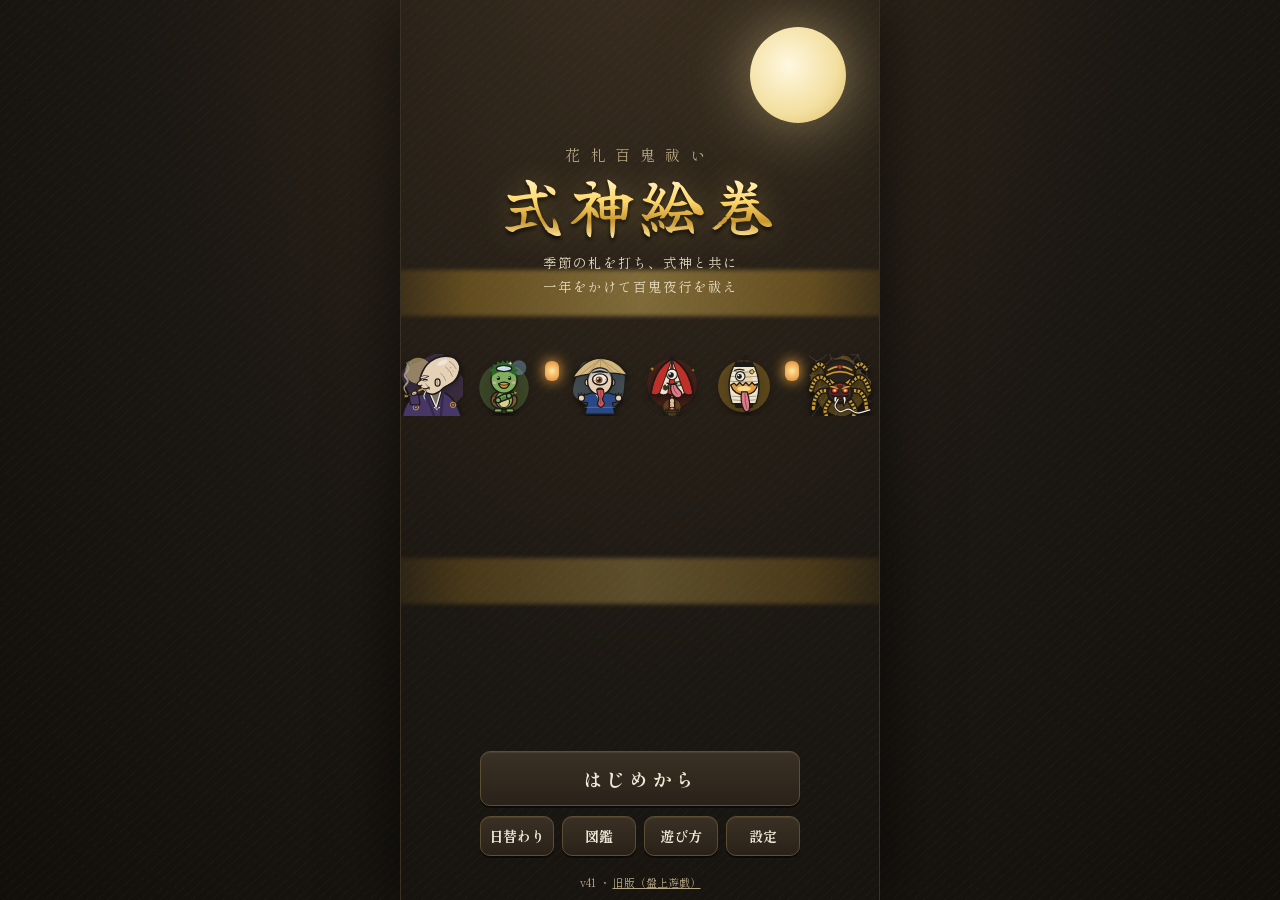
==== commit f8561403: "v41 日替わりの一年・実績20種と記録タブ・位階（難易度6段） Co-Authored-By: Claude Opus 5.5 <noreply@anthropic.com>" ====
--- a/index.html
+++ b/index.html
@@ -11,7 +11,7 @@
 <link rel="apple-touch-icon" href="icons/icon-180.png">
 <link rel="manifest" href="manifest.webmanifest">
 <!-- ?v= はキャッシュ避け。更新したら必ず番号を上げること（スマホは古い版を握り続ける） -->
-<link rel="stylesheet" href="css/style.css?v=40">
+<link rel="stylesheet" href="css/style.css?v=41">
 </head>
 <body>
 <div id="app">
@@ -32,12 +32,13 @@
       <button id="btn-continue" class="btn big gold hidden">続きから</button>
       <button id="btn-new" class="btn big">はじめから</button>
       <div class="title-row">
+        <button id="btn-daily" class="btn">日替わり</button>
         <button id="btn-book" class="btn">図鑑</button>
         <button id="btn-howto" class="btn">遊び方</button>
         <button id="btn-settings" class="btn">設定</button>
       </div>
     </div>
-    <div class="title-foot">v40 ・ <a href="classic/" class="dim-link">旧版（盤上遊戯）</a></div>
+    <div class="title-foot">v41 ・ <a href="classic/" class="dim-link">旧版（盤上遊戯）</a></div>
   </section>
 
   <!-- ===== 陰陽師えらび ===== -->
@@ -105,6 +106,7 @@
       <button class="tab" data-tab="yaku">役と歌</button>
       <button class="tab" data-tab="yokai">妖</button>
       <button class="tab" data-tab="fuda">札</button>
+      <button class="tab" data-tab="rec">記録</button>
     </div>
     <div id="book-body" class="book-body"></div>
   </section>
@@ -116,18 +118,18 @@
 <div id="overlay" class="overlay hidden"></div>
 <div id="fx-layer" class="fx-layer"></div>
 
-<script src="js/data.js?v=40"></script>
-<script src="js/score.js?v=40"></script>
-<script src="js/run.js?v=40"></script>
-<script src="js/art-hana.js?v=40"></script>
-<script src="js/art-shiki.js?v=40"></script>
-<script src="js/art-yokai.js?v=40"></script>
-<script src="js/art.js?v=40"></script>
-<script src="js/bgm.js?v=40"></script>
-<script src="js/sfx.js?v=40"></script>
-<script src="js/profile.js?v=40"></script>
-<script src="js/ui.js?v=40"></script>
-<script src="js/main.js?v=40"></script>
+<script src="js/data.js?v=41"></script>
+<script src="js/score.js?v=41"></script>
+<script src="js/run.js?v=41"></script>
+<script src="js/art-hana.js?v=41"></script>
+<script src="js/art-shiki.js?v=41"></script>
+<script src="js/art-yokai.js?v=41"></script>
+<script src="js/art.js?v=41"></script>
+<script src="js/bgm.js?v=41"></script>
+<script src="js/sfx.js?v=41"></script>
+<script src="js/profile.js?v=41"></script>
+<script src="js/ui.js?v=41"></script>
+<script src="js/main.js?v=41"></script>
 <script>
   // 開発用: ?sim=1 のときだけ検証ボットを読み込む
   if (/[?&]sim=1/.test(location.search)) { const s = document.createElement("script"); s.src = "js/sim.js?v=" + Date.now(); document.body.appendChild(s); }
--- a/css/style.css
+++ b/css/style.css
@@ -413,7 +413,7 @@
 @keyframes flick { from { opacity: .7; } to { opacity: 1; } }
 .title-menu { position: relative; margin-top: auto; margin-bottom: 18px; width: min(320px, 86%); display: flex; flex-direction: column; gap: 10px; }
 .title-row { display: flex; gap: 8px; }
-.title-row .btn { flex: 1; padding: 9px 4px; }
+.title-row .btn { flex: 1; padding: 9px 2px; font-size: 14px; letter-spacing: 0; }
 .title-foot { position: relative; font-size: 11px; color: var(--dim); margin-bottom: 10px; }
 
 /* ---------- 陰陽師えらび ---------- */
@@ -548,7 +548,7 @@
 .book-body { flex: 1; overflow-y: auto; padding: 0 12px 20px; }
 .book-grid { display: grid; grid-template-columns: repeat(auto-fill, minmax(64px, 1fr)); gap: 10px 6px; }
 .book-grid .shiki { --sw: 60px; margin: 0 auto; }
-.book-grid .unknown { filter: brightness(0) opacity(.5); }
+.book-grid .unknown svg { filter: brightness(0) opacity(.42); }
 .book-grid .bname { font-size: 10px; text-align: center; margin-top: 3px; color: var(--dim); }
 .yaku-list { display: flex; flex-direction: column; gap: 8px; }
 .yaku-row { background: #ffffff08; border: 1px solid #5c4d3388; border-radius: 10px; padding: 8px 10px; }
@@ -636,3 +636,30 @@
 .rank-row .btn { padding: 6px 10px; font-size: 13px; }
 .rank-row .btn.on { background: linear-gradient(180deg, #e8c060, #b88a2a); color: #2a1a05; }
 .rank-desc { font-size: 12px; color: #f2b8a8; margin-top: 6px; line-height: 1.6; }
+
+/* iPhoneの長押しメニュー（画像の保存など）を出さない */
+.card, .shiki, .fu-card { -webkit-touch-callout: none; }
+
+/* 実績 */
+.ach-toast {
+  position: fixed; left: 50%; top: 14px; transform: translateX(-50%); z-index: 70;
+  display: flex; gap: 8px; align-items: center;
+  background: linear-gradient(180deg, #fff6d8, #f0d98c); color: #1d1a17;
+  border: 2px solid #1d1a17; box-shadow: 0 0 0 2px #d9a531, 0 6px 18px #000c;
+  border-radius: 10px; padding: 6px 12px 6px 6px; min-width: 220px; max-width: 92vw;
+  animation: toastIn .3s ease, toastOut .4s ease 2.8s forwards;
+}
+.ach-toast .stamp { width: 38px; height: 38px; flex: none; }
+.ach-toast small { display: block; font-size: 10px; color: #7a1a10; letter-spacing: 2px; }
+.ach-toast b { display: block; font-size: 15px; }
+.ach-toast span { display: block; font-size: 11px; color: #5c4d33; }
+.rec-stats { background: #ffffff0a; border: 1px solid var(--line); border-radius: 12px; padding: 8px 12px; margin-bottom: 10px; font-size: 13px; }
+.rec-stats div { display: flex; justify-content: space-between; padding: 3px 0; }
+.rec-stats b { color: var(--gold); }
+.ach-list { display: grid; grid-template-columns: 1fr 1fr; gap: 6px; }
+.ach { display: flex; gap: 6px; align-items: center; background: #ffffff08; border: 1px solid #5c4d3388; border-radius: 10px; padding: 6px; }
+.ach .stamp { width: 30px; height: 30px; flex: none; }
+.ach.no .stamp { opacity: .15; filter: grayscale(1); }
+.ach b { display: block; font-size: 12.5px; }
+.ach span { display: block; font-size: 10.5px; color: var(--dim); line-height: 1.3; }
+.ach.no b { color: var(--dim); }
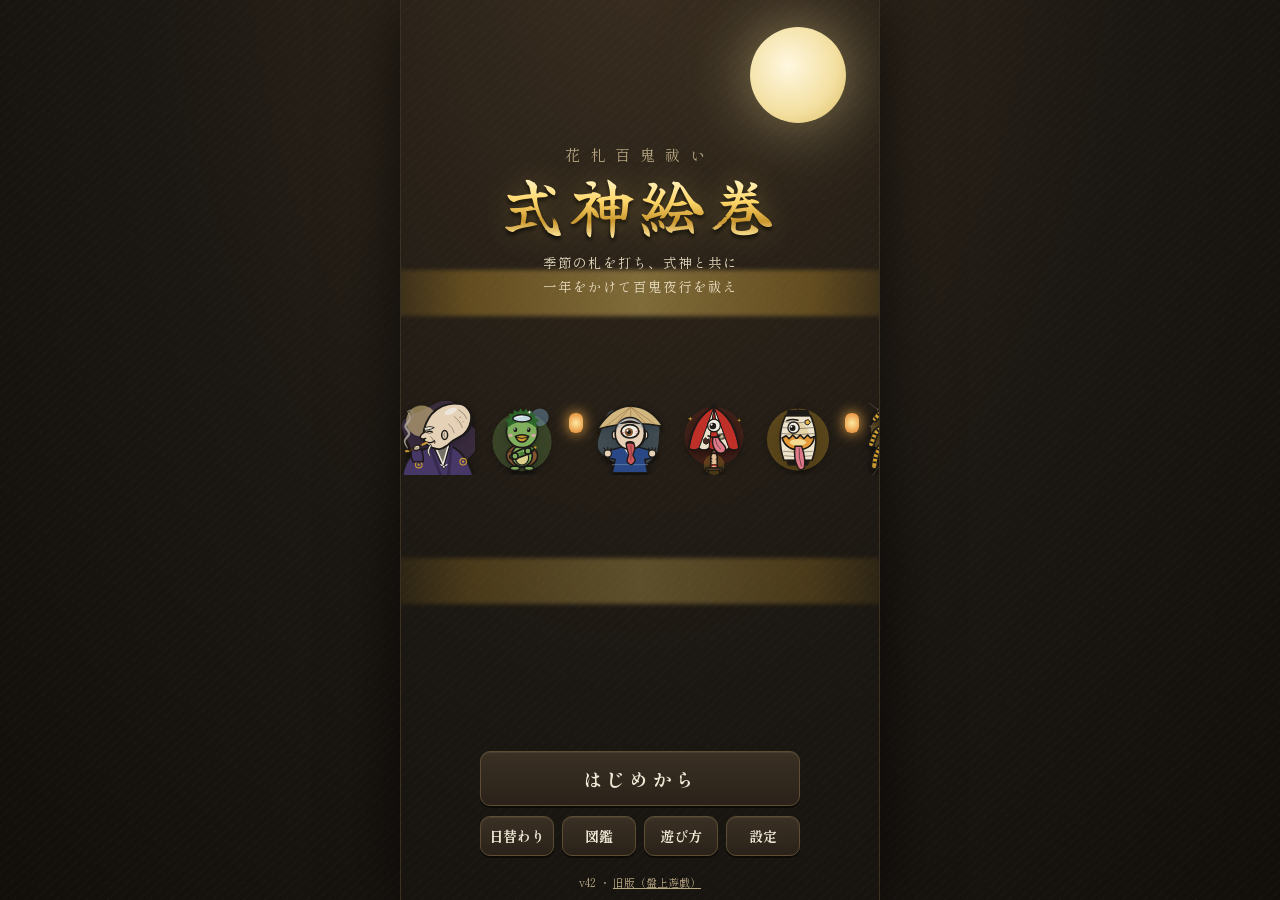
==== commit 719f3445: "v42 和楽器BGM・総点検の指摘8件を修正・神器はふた月にひとつ - BGMを作り直し: 琴・尺八・太鼓・拍子木・神楽鈴・笙の合成音。曲はセクション構成で、   周回ごとに調が移り変奏が強まる（「単" ====
--- a/index.html
+++ b/index.html
@@ -11,7 +11,7 @@
 <link rel="apple-touch-icon" href="icons/icon-180.png">
 <link rel="manifest" href="manifest.webmanifest">
 <!-- ?v= はキャッシュ避け。更新したら必ず番号を上げること（スマホは古い版を握り続ける） -->
-<link rel="stylesheet" href="css/style.css?v=41">
+<link rel="stylesheet" href="css/style.css?v=42">
 </head>
 <body>
 <div id="app">
@@ -38,7 +38,7 @@
         <button id="btn-settings" class="btn">設定</button>
       </div>
     </div>
-    <div class="title-foot">v41 ・ <a href="classic/" class="dim-link">旧版（盤上遊戯）</a></div>
+    <div class="title-foot">v42 ・ <a href="classic/" class="dim-link">旧版（盤上遊戯）</a></div>
   </section>
 
   <!-- ===== 陰陽師えらび ===== -->
@@ -118,18 +118,18 @@
 <div id="overlay" class="overlay hidden"></div>
 <div id="fx-layer" class="fx-layer"></div>
 
-<script src="js/data.js?v=41"></script>
-<script src="js/score.js?v=41"></script>
-<script src="js/run.js?v=41"></script>
-<script src="js/art-hana.js?v=41"></script>
-<script src="js/art-shiki.js?v=41"></script>
-<script src="js/art-yokai.js?v=41"></script>
-<script src="js/art.js?v=41"></script>
-<script src="js/bgm.js?v=41"></script>
-<script src="js/sfx.js?v=41"></script>
-<script src="js/profile.js?v=41"></script>
-<script src="js/ui.js?v=41"></script>
-<script src="js/main.js?v=41"></script>
+<script src="js/data.js?v=42"></script>
+<script src="js/score.js?v=42"></script>
+<script src="js/run.js?v=42"></script>
+<script src="js/art-hana.js?v=42"></script>
+<script src="js/art-shiki.js?v=42"></script>
+<script src="js/art-yokai.js?v=42"></script>
+<script src="js/art.js?v=42"></script>
+<script src="js/bgm.js?v=42"></script>
+<script src="js/sfx.js?v=42"></script>
+<script src="js/profile.js?v=42"></script>
+<script src="js/ui.js?v=42"></script>
+<script src="js/main.js?v=42"></script>
 <script>
   // 開発用: ?sim=1 のときだけ検証ボットを読み込む
   if (/[?&]sim=1/.test(location.search)) { const s = document.createElement("script"); s.src = "js/sim.js?v=" + Date.now(); document.body.appendChild(s); }
--- a/css/style.css
+++ b/css/style.css
@@ -402,9 +402,9 @@
 .title-main span:nth-child(2) { animation-delay: .12s; } .title-main span:nth-child(3) { animation-delay: .24s; } .title-main span:nth-child(4) { animation-delay: .36s; }
 @keyframes inkIn { from { opacity: 0; transform: translateY(12px) scale(1.3); filter: blur(6px); } }
 .title-flavor { margin-top: 12px; font-size: 13.5px; line-height: 1.8; color: #e8dcc0; letter-spacing: 1px; }
-.parade { position: relative; width: 100%; height: 90px; margin-top: 3vh; overflow: hidden; }
+.parade { position: relative; width: 100%; height: 104px; margin-top: 8vh; overflow: hidden; }
 .parade-track { position: absolute; top: 0; left: 0; display: flex; gap: 10px; align-items: flex-end; height: 100%; animation: paradeWalk 60s linear infinite; }
-.parade-track .pm { width: 62px; height: 62px; flex: none; filter: brightness(.95) drop-shadow(0 3px 3px #000a); animation: bob 1.4s ease-in-out infinite; }
+.parade-track .pm { width: 74px; height: 74px; flex: none; filter: brightness(.95) drop-shadow(0 3px 3px #000a); animation: bob 1.4s ease-in-out infinite; }
 .parade-track .pm:nth-child(2n) { animation-delay: .4s; } .parade-track .pm:nth-child(3n) { animation-delay: .8s; }
 .parade-track .pm svg { width: 100%; height: 100%; }
 .parade-track .lantern { width: 14px; height: 20px; border-radius: 6px; background: radial-gradient(circle, #ffe9a0, #e0802a); box-shadow: 0 0 14px #ffb347; align-self: center; animation: flick 1.3s ease-in-out infinite alternate; }
@@ -663,3 +663,11 @@
 .ach b { display: block; font-size: 12.5px; }
 .ach span { display: block; font-size: 10.5px; color: var(--dim); line-height: 1.3; }
 .ach.no b { color: var(--dim); }
+
+/* 詠み札の歌（縦書き） */
+.uta-view { display: flex; flex-direction: row-reverse; justify-content: center; gap: 10px; padding: 8px 0; min-height: 230px;
+  background: radial-gradient(ellipse at 50% 40%, #fffaf0, transparent 70%); }
+.uta-text { display: flex; flex-direction: row-reverse; align-items: flex-start; gap: 12px; font-family: var(--brush); font-size: 22px; line-height: 1.35; color: #1d1a17; }
+.uta-text span { display: block; writing-mode: vertical-rl; letter-spacing: 2px; animation: inkIn 1s ease backwards; }
+.uta-text span:nth-child(n+4) { margin-top: 26px; }
+.uta-poet { writing-mode: vertical-rl; font-size: 13px; color: #7a1a10; align-self: flex-end; letter-spacing: 3px; }
